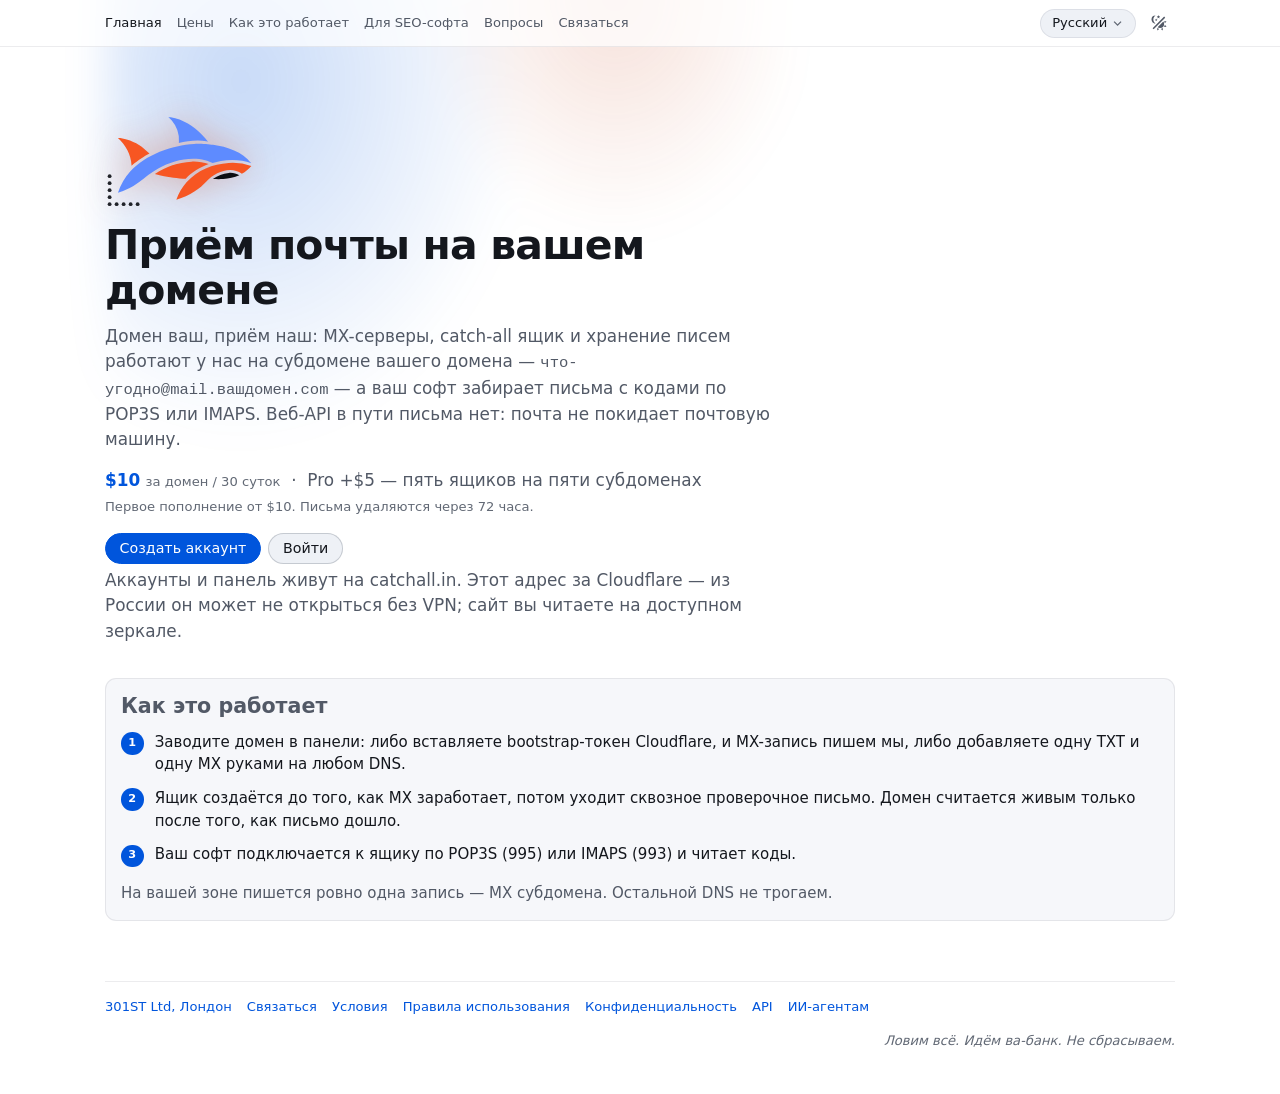
==== index.html @ 3f6e9e69 "deploy dist-ru" ====
<!doctype html>
<html lang="ru">
<head>
  <meta charset="utf-8">
  <meta name="viewport" content="width=device-width, initial-scale=1">
  <title>Catchall — приём почты на вашем домене</title>
  <meta name="description" content="Catch-all ящик на субдомене вашего домена для GSA SER, ZennoPoster и XRumer. Софт забирает письма с кодами по POP3S/IMAPS. $10 за домен на 30 суток.">
  <link rel="canonical" href="https://ru.catchall.in/">
  <link rel="alternate" hreflang="x-default" href="https://catchall.in/">
  <link rel="alternate" hreflang="en" href="https://catchall.in/">
  <link rel="alternate" hreflang="ru" href="https://ru.catchall.in/">
  <link rel="alternate" hreflang="es" href="https://catchall.in/es">
  <link rel="alternate" hreflang="pt-BR" href="https://catchall.in/pt">
  <link rel="alternate" hreflang="tr" href="https://catchall.in/tr">
  <meta property="og:site_name" content="Catchall">
  <meta property="og:locale" content="ru_RU">
  <meta property="og:type" content="website">
  <meta property="og:url" content="https://ru.catchall.in/">
  <meta property="og:title" content="Catchall — приём почты на вашем домене">
  <meta property="og:description" content="Catch-all ящик на субдомене вашего домена, забор по POP3S/IMAPS. $10 за домен на 30 суток.">
  <meta property="og:image" content="https://ru.catchall.in/og.png">
  <meta name="twitter:card" content="summary_large_image">
  <link rel="icon" href="/favicon.svg" type="image/svg+xml">
  <link rel="icon" href="/favicon.ico" sizes="16x16 32x32 48x48">
  <link rel="apple-touch-icon" href="/apple-touch-icon.png">
  <meta name="theme-color" content="#0B0D12">
  <meta http-equiv="Content-Security-Policy" content="default-src 'self'; script-src 'self' 'sha256-zYDd12iFR72ogcPaOUfgF4iAfon8//iLSy+WFwXr9v0='; style-src 'self'; img-src 'self' data:; connect-src 'self'; form-action 'none'; base-uri 'none'">
  <script>try{var t=localStorage.getItem("theme");if(t==="dark"||t==="light")document.documentElement.setAttribute("data-theme",t)}catch(e){}</script>
  <link rel="stylesheet" href="/assets/boot-CNUbAel_.css">
  <script type="application/ld+json">[
{"@context":"https://schema.org","@type":"Organization","@id":"https://ru.catchall.in/#org","name":"Catchall","legalName":"301ST Ltd","url":"https://ru.catchall.in","logo":"https://ru.catchall.in/apple-touch-icon.png","address":{"@type":"PostalAddress","addressLocality":"London","addressCountry":"GB"}},
{"@context":"https://schema.org","@type":"WebSite","@id":"https://ru.catchall.in/#site","name":"Catchall","url":"https://ru.catchall.in","inLanguage":"ru","publisher":{"@id":"https://ru.catchall.in/#org"}},
{"@context":"https://schema.org","@type":"Product","name":"Catchall","description":"Catch-all ящик на субдомене вашего домена для GSA SER, ZennoPoster и XRumer. Софт забирает письма с кодами по POP3S/IMAPS. $10 за домен на 30 суток.","brand":{"@id":"https://ru.catchall.in/#org"},"offers":{"@type":"Offer","price":"10.00","priceCurrency":"USD","availability":"https://schema.org/InStock","url":"https://ru.catchall.in/"}}
]</script>
</head>
<body>
  <header class="site-header">
      <div class="site-header__inner">
        
        <button type="button" class="btn-icon burger-button" data-mobile-menu-toggle data-icon="mono/menu" aria-expanded="false" aria-label="Меню"></button>
        <nav class="primary-nav" aria-label="Catchall"><a href="/" aria-current="page">Главная</a><a href="/pricing/">Цены</a><a href="/how-it-works/">Как это работает</a><a href="/for-seo-tools/">Для SEO-софта</a><a href="/faq/">Вопросы</a><a href="/contact/">Связаться</a></nav>
        <div class="header-actions">
          <div class="dropdown lang-switcher" data-dropdown>
          <button type="button" class="btn-chip dropdown__trigger" aria-expanded="false" aria-label="Язык">
            <span class="btn-chip__label" lang="ru">Русский</span>
            <span class="btn-chip__chevron icon" data-icon="mono/chevron-down"></span>
          </button>
          <div class="dropdown__menu"><a class="lang-switcher__item" href="https://catchall.in/" hreflang="en" lang="en">English</a><a class="lang-switcher__item is-active" href="/" hreflang="ru" lang="ru" aria-current="true">Русский</a><a class="lang-switcher__item" href="https://catchall.in/es" hreflang="es" lang="es">Español</a><a class="lang-switcher__item" href="https://catchall.in/pt" hreflang="pt-BR" lang="pt-BR">Português</a><a class="lang-switcher__item" href="https://catchall.in/tr" hreflang="tr" lang="tr">Türkçe</a></div>
        </div>
          <button type="button" class="btn-icon" data-theme-toggle data-icon="mono/sun" data-label-light="Переключить на светлую тему" data-label-dark="Переключить на тёмную тему" aria-label="Переключить на тёмную тему"></button>
        </div>
      </div>
    </header>

  <div class="container">
    <main>
    <section class="hero">
      <span class="icon hero__mark" data-icon="brand/logo" role="img" aria-label="Catchall"></span>
      <h1>Приём почты на вашем домене</h1>
      <p>Домен ваш, приём наш: MX-серверы, catch-all ящик и хранение писем работают у нас на субдомене вашего домена — <code>что-угодно@mail.вашдомен.com</code> — а ваш софт забирает письма с кодами по POP3S или IMAPS. Веб-API в пути письма нет: почта не покидает почтовую машину.</p>
      <p class="price"><b>$10</b> <small>за домен / 30 суток</small> &nbsp;·&nbsp; Pro +$5 — пять ящиков на пяти субдоменах<br>
        <small>Первое пополнение от $10. Письма удаляются через 72 часа.</small></p>
      <div class="actions" data-cta data-open-panel="Открыть панель" data-panel-href="https://catchall.in/domains">
        <a class="btn btn--primary" href="https://catchall.in/#register">Создать аккаунт</a>
        <a class="btn" href="https://catchall.in/#login">Войти</a>
      </div>
      <p class="field__hint">Аккаунты и панель живут на catchall.in. Этот адрес за Cloudflare — из России он может не открыться без VPN; сайт вы читаете на доступном зеркале.</p>
    </section>

    <div class="landing" data-landing>

    <section class="card card--muted how">
      <h2>Как это работает</h2>
      <ol class="step-list">
        <li class="step-item"><span class="step-number">1</span><span class="step-text">Заводите домен в панели: либо вставляете bootstrap-токен Cloudflare, и MX-запись пишем мы, либо добавляете одну TXT и одну MX руками на любом DNS.</span></li>
        <li class="step-item"><span class="step-number">2</span><span class="step-text">Ящик создаётся до того, как MX заработает, потом уходит сквозное проверочное письмо. Домен считается живым только после того, как письмо дошло.</span></li>
        <li class="step-item"><span class="step-number">3</span><span class="step-text">Ваш софт подключается к ящику по POP3S (995) или IMAPS (993) и читает коды.</span></li>
      </ol>
      <p>На вашей зоне пишется ровно одна запись — MX субдомена. Остальной DNS не трогаем.</p>
    </section>
    </div>

    </main>
<footer class="foot"><a href="https://301.st" rel="noopener">301ST Ltd, Лондон</a><a href="/contact/">Связаться</a><a href="/terms/">Условия</a><a href="/aup/">Правила использования</a><a href="/privacy/">Конфиденциальность</a><a href="https://catchall.in/api" hreflang="en" lang="en">API</a><a href="https://catchall.in/agents" hreflang="en" lang="en">ИИ-агентам</a><span class="foot__tag">Ловим всё. Идём ва-банк. Не сбрасываем.</span></footer>
  </div>
  <script type="module" src="/assets/site-Bqdvoxcy.js"></script>
</body>
</html>
---- assets/boot-CNUbAel_.css ----
:root{--lightningcss-light: ;--lightningcss-dark:initial;color-scheme:dark;--blue-900:#0a2a6b;--blue-800:#0040a8;--blue-700:#0055dc;--blue-500:#2f6fe8;--blue-400:#5e8bff;--blue-300:#82a6ff;--blue-200:#b8d1ff;--orange-900:#8f2a0a;--orange-800:#c43a0f;--orange-700:#d94a1a;--orange-500:#f48120;--orange-400:#f75622;--orange-300:#ff7a4d;--green-800:#0a6b42;--green-700:#0e7b4c;--green-400:#2ee6a6;--amber-800:#7f5200;--amber-700:#9a6200;--amber-400:#ffc24d;--red-800:#c41f40;--red-700:#d9264a;--red-400:#ff5c7a;--gray-950:#07080b;--gray-900:#0b0d12;--gray-850:#12151c;--gray-800:#181c25;--gray-700:#232834;--gray-600:#2e3441;--gray-500:#4a5160;--gray-400:#6e7580;--gray-350:#8a9099;--gray-300:#a2a8b6;--gray-200:#c9cdd6;--gray-150:#dfe2e8;--gray-100:#eef1f6;--gray-50:#f6f7fa;--white:#fff;--font-sans:system-ui, -apple-system, BlinkMacSystemFont, "Segoe UI", Roboto, sans-serif;--font-mono:ui-monospace, "Cascadia Mono", SFMono-Regular, Menlo, Consolas, monospace;--fs-xs:.75rem;--fs-sm:.875rem;--fs-md:1rem;--fs-lg:1.125rem;--fs-xl:1.375rem;--fs-2xl:1.75rem;--fs-display:clamp(2rem, 3.2vw, 3rem);--fs-body:.9375rem;--lh-body:1.5;--lh-tight:1.25;--fw-normal:400;--fw-medium:500;--fw-semibold:600;--fw-bold:700;--fs-control:clamp(.9rem, .88rem + .2vw, .95rem);--lh-control:1.25;--control-pad-y:.4em;--control-pad-x:.95em;--control-border:1px;--control-min-height:calc(1em * var(--lh-control) + 2 * var(--control-pad-y) + 2 * var(--control-border));--control-scale-sm:.88;--control-scale-lg:1.1;--r-pill:999px;--r-field:.6rem;--radius-xs:.25rem;--radius:.5rem;--radius-lg:.75rem;--radius-xl:1rem;--space-1:.25rem;--space-2:.5rem;--space-3:.75rem;--space-4:1rem;--space-5:1.5rem;--space-6:2rem;--space-7:3rem;--inline-gap:.5rem;--stack-gap:.75rem;--section-gap:var(--space-5);--border-width:1px;--transition-fast:.12s ease-out;--transition-md:.16s ease-out;--transition-slow:.24s ease-out;--z-base:1;--z-elevated:10;--z-dropdown:20;--z-header:100;--z-drawer:1000;--z-modal:2000;--z-tooltip:2200;--page-max:1100px;--content-max:760px;--page-gutter:var(--space-4);--header-height:3.5rem;--drawer-width:min(540px, 100vw);--dialog-width:min(560px, 92vw);--bg:var(--gray-900);--bg-elevated:var(--gray-850);--bg-soft:var(--gray-800);--bg-inset:var(--gray-950);--text:#e8eaf0;--text-muted:var(--gray-300);--text-subtle:var(--gray-350);--text-invert:var(--gray-900);--border-subtle:#ffffff12;--border-strong:#ffffff29;--soft-mix:14%;--primary:var(--blue-400);--primary-hover:var(--blue-300);--primary-soft:color-mix(in srgb, var(--primary) var(--soft-mix), transparent);--on-primary:var(--gray-900);--brand:var(--orange-400);--brand-hover:var(--orange-300);--brand-soft:color-mix(in srgb, var(--brand) var(--soft-mix), transparent);--on-brand:var(--gray-900);--ok:var(--green-400);--warning:var(--amber-400);--danger:var(--red-400);--info:var(--primary);--on-danger:var(--gray-900);--ok-soft:color-mix(in srgb, var(--ok) var(--soft-mix), transparent);--warning-soft:color-mix(in srgb, var(--warning) var(--soft-mix), transparent);--danger-soft:color-mix(in srgb, var(--danger) var(--soft-mix), transparent);--input-bg:color-mix(in srgb, var(--gray-950) 70%, transparent);--input-border:var(--border-strong);--input-border-focus:var(--primary);--shadow-sm:0 2px 8px #00000059;--shadow-md:0 6px 18px #00000073;--shadow-lg:0 18px 45px #000000a6;--glow-primary:0 0 0 1px color-mix(in srgb, var(--primary) 60%, transparent), 0 0 24px color-mix(in srgb, var(--primary) 35%, transparent);--glow-brand:0 0 0 1px color-mix(in srgb, var(--brand) 60%, transparent), 0 0 24px color-mix(in srgb, var(--brand) 35%, transparent);--glow-ok:0 0 12px color-mix(in srgb, var(--ok) 45%, transparent);--logo-orange:var(--orange-400);--logo-blue:var(--blue-400);--logo-ink:var(--text)}@media (prefers-color-scheme:light){:root:not([data-theme]){--lightningcss-light:initial;--lightningcss-dark: ;color-scheme:light;--bg:var(--white);--bg-elevated:var(--gray-50);--bg-soft:var(--gray-100);--bg-inset:var(--gray-150);--text:#14171d;--text-muted:#525966;--text-subtle:#626975;--text-invert:var(--white);--border-subtle:#0f172a14;--border-strong:#0f172a2e;--soft-mix:9%;--primary:var(--blue-700);--primary-hover:var(--blue-800);--on-primary:var(--white);--brand:var(--orange-800);--brand-hover:var(--orange-900);--on-brand:var(--white);--ok:var(--green-800);--warning:var(--amber-800);--danger:var(--red-800);--on-danger:var(--white);--input-bg:var(--white);--shadow-sm:0 2px 8px #00000014;--shadow-md:0 6px 18px #0000001f;--shadow-lg:0 18px 45px #00000038;--glow-primary:none;--glow-brand:none;--glow-ok:none;--logo-ink:var(--gray-900)}}:root[data-theme=light]{--lightningcss-light:initial;--lightningcss-dark: ;color-scheme:light;--bg:var(--white);--bg-elevated:var(--gray-50);--bg-soft:var(--gray-100);--bg-inset:var(--gray-150);--text:#14171d;--text-muted:#525966;--text-subtle:#626975;--text-invert:var(--white);--border-subtle:#0f172a14;--border-strong:#0f172a2e;--soft-mix:9%;--primary:var(--blue-700);--primary-hover:var(--blue-800);--on-primary:var(--white);--brand:var(--orange-800);--brand-hover:var(--orange-900);--on-brand:var(--white);--ok:var(--green-800);--warning:var(--amber-800);--danger:var(--red-800);--on-danger:var(--white);--input-bg:var(--white);--shadow-sm:0 2px 8px #00000014;--shadow-md:0 6px 18px #0000001f;--shadow-lg:0 18px 45px #00000038;--glow-primary:none;--glow-brand:none;--glow-ok:none;--logo-ink:var(--gray-900)}*,:before,:after{box-sizing:border-box}html{font-family:var(--font-sans);font-size:var(--fs-body);line-height:var(--lh-body);-webkit-text-size-adjust:100%;overflow-x:hidden}body{background:var(--bg);min-height:100dvh;color:var(--text);margin:0}a{color:var(--primary);text-decoration:none}a:hover{text-decoration:underline}h1,h2,h3,h4{margin:0 0 var(--space-3);line-height:var(--lh-tight);font-weight:var(--fw-semibold)}h1{font-size:var(--fs-2xl);letter-spacing:-.02em}h2{font-size:var(--fs-xl)}h3{font-size:var(--fs-lg)}h4{font-size:var(--fs-md)}p{margin:0 0 var(--space-3)}code,.mono{font-family:var(--font-mono);font-size:.92em}[hidden]{display:none!important}:focus-visible{outline:2px solid var(--primary);outline-offset:2px}.container{max-width:var(--page-max);padding:var(--space-5) var(--page-gutter) var(--space-7);margin-inline:auto}.container--narrow{max-width:var(--content-max)}.page-header{justify-content:space-between;align-items:center;gap:var(--space-3);margin-bottom:var(--space-4);flex-wrap:wrap;display:flex}.page-header h1,.page-header h2{margin:0}.stack{gap:var(--stack-gap);flex-direction:column;display:flex}.cluster,.row{align-items:center;gap:var(--inline-gap);flex-wrap:wrap;display:flex}.row--between{justify-content:space-between}.actions{gap:var(--space-2);margin-top:var(--space-3);flex-wrap:wrap;display:flex}.shell{z-index:var(--z-header);background:color-mix(in srgb, var(--bg-elevated) 88%, transparent);-webkit-backdrop-filter:blur(10px);backdrop-filter:blur(10px);border-bottom:var(--border-width) solid var(--border-subtle);position:sticky;top:0}.shell__in{max-width:var(--page-max);min-height:var(--header-height);padding-inline:var(--page-gutter);align-items:center;gap:var(--space-5);margin-inline:auto;display:flex}.shell__brand{align-items:center;gap:var(--space-2);color:var(--text);font-weight:var(--fw-bold);letter-spacing:-.01em;display:inline-flex}.shell__brand:hover{text-decoration:none}.shell__brand .icon{width:3.2em;height:2em;transition:filter var(--transition-md);flex:0 0 3.2em}.shell__brand:hover .icon{filter:drop-shadow(0 0 8px color-mix(in srgb, var(--brand) 60%, transparent))}.shell__nav{gap:var(--space-1);flex:1;display:flex}.shell__nav a{padding:var(--space-1) var(--space-3);border-radius:var(--r-pill);color:var(--text-muted);font-weight:var(--fw-medium);transition:color var(--transition-fast), background var(--transition-fast), box-shadow var(--transition-fast)}.shell__nav a:hover{color:var(--text);background:var(--bg-soft);text-decoration:none}.shell__nav a[aria-current=page]{color:var(--primary);background:var(--primary-soft);box-shadow:inset 0 0 0 1px color-mix(in srgb, var(--primary) 35%, transparent)}.shell__user{align-items:center;gap:var(--space-3);color:var(--text-subtle);font-size:var(--fs-sm);display:flex}.shell__balance b{color:var(--text);font-family:var(--font-mono)}.hero{padding:var(--space-7) 0 var(--space-5);max-width:680px;position:relative}.hero:before{content:"";z-index:-1;pointer-events:none;background:radial-gradient(60% 60% at 20% 30%, color-mix(in srgb, var(--primary) 22%, transparent), transparent 70%), radial-gradient(40% 40% at 75% 20%, color-mix(in srgb, var(--brand) 16%, transparent), transparent 70%);filter:blur(20px);height:140%;position:absolute;inset:-40% 0 auto}.hero .hero__mark{width:10rem;height:6.2rem;margin-bottom:var(--space-4);filter:drop-shadow(0 0 18px color-mix(in srgb, var(--brand) 35%, transparent));flex-basis:10rem}.hero h1{font-size:var(--fs-display);line-height:1.1;font-weight:var(--fw-bold)}.hero p{font-size:var(--fs-lg);color:var(--text-muted)}.price{font-size:var(--fs-xl);margin:var(--space-4) 0}.price b{color:var(--primary);font-weight:var(--fw-bold)}.price small{color:var(--text-subtle);font-size:var(--fs-sm);font-weight:var(--fw-normal)}.landing{gap:var(--space-5);align-items:start;display:grid}.how .step-list+p{margin-top:var(--space-4)}.how p:last-child{margin-bottom:0}.foot{margin-top:var(--space-7);padding-top:var(--space-4);border-top:var(--border-width) solid var(--border-subtle);color:var(--text-subtle);font-size:var(--fs-sm);gap:var(--space-4);flex-wrap:wrap;display:flex}.foot__tag{margin-left:auto;font-style:italic}@media (width>=769px){.landing--auth{grid-template-columns:minmax(0,400px) minmax(0,1fr)}}@media (width<=768px){.shell__in{gap:var(--space-2) var(--space-4);padding-block:var(--space-2);flex-wrap:wrap}.shell__nav{flex-basis:100%;order:3}.container{padding-top:var(--space-4)}.hero{padding-top:var(--space-5)}}@media (prefers-reduced-motion:reduce){:root{--transition-fast:0s;--transition-md:0s;--transition-slow:0s}}.site-header{z-index:var(--z-header);background:var(--bg);border-bottom:var(--border-width) solid var(--border-subtle);position:sticky;top:0}@supports ((-webkit-backdrop-filter:blur(1px)) or (backdrop-filter:blur(1px))) and (background:color-mix(in srgb, red 50%, transparent)){.site-header{background:color-mix(in srgb, var(--bg) 72%, transparent);-webkit-backdrop-filter:blur(14px)saturate(150%)}}.site-header__inner{align-items:center;gap:var(--space-4);max-width:var(--page-max);padding:var(--space-2) var(--page-gutter);margin-inline:auto;display:flex}.brand{flex-shrink:0;align-items:center;display:inline-flex}.brand .icon{width:2.2em;height:2.2em;transition:filter var(--transition-md);flex-basis:2.2em}.site-header .burger-button{display:none}.primary-nav{gap:var(--space-4);font-size:var(--fs-sm);display:flex}.primary-nav a{color:var(--text-muted)}.primary-nav a:hover,.primary-nav a[aria-current=page]{color:var(--text)}.header-actions{align-items:center;gap:var(--space-2);margin-left:auto;display:flex}@media (width<=899px){.site-header .burger-button{display:inline-flex}.primary-nav{display:none}body.mobile-menu-open .primary-nav{z-index:var(--z-dropdown);padding:var(--space-2);background:var(--bg-elevated);border:var(--border-width) solid var(--border-subtle);border-radius:var(--radius);box-shadow:var(--shadow-md);flex-direction:column;gap:0;display:flex;position:absolute;top:100%;left:0;right:0}body.mobile-menu-open .primary-nav a{padding:var(--space-2) var(--space-3);border-radius:var(--radius-xs)}body.mobile-menu-open .primary-nav a:hover{background:var(--bg-soft)}}@media (scripting:none){.site-header .burger-button,[data-theme-toggle]{display:none}.primary-nav{flex-wrap:wrap;display:flex}}.icon{vertical-align:-.15em;flex:0 0 1em;width:1em;height:1em;display:inline-flex}.icon svg{fill:currentColor;width:100%;height:100%}.icon--sm{flex-basis:.85em;width:.85em;height:.85em}.btn-icon>svg{fill:currentColor;width:1.25em;height:1.25em}.btn .icon,.btn-icon .icon{vertical-align:0;flex-basis:1.25em;width:1.25em;height:1.25em}.btn,.btn-icon,.chip,.field input:not([type=radio],[type=checkbox]),.field textarea,.field select{font:inherit;font-size:var(--fs-control);line-height:var(--lh-control);min-height:var(--control-min-height);border:var(--control-border) solid transparent}.btn{padding:var(--control-pad-y) var(--control-pad-x);border-radius:var(--r-pill);border-color:var(--border-strong);background:var(--bg-soft);color:var(--text);font-weight:var(--fw-medium);white-space:nowrap;cursor:pointer;transition:background var(--transition-fast), border-color var(--transition-fast), box-shadow var(--transition-md), color var(--transition-fast);justify-content:center;align-items:center;gap:.5em;display:inline-flex}.btn:hover{border-color:var(--text-subtle);text-decoration:none}.btn:disabled{opacity:.55;cursor:default}.btn:focus-visible{box-shadow:var(--glow-primary,0 0 0 2px var(--primary));outline:none}.btn--primary{background:var(--primary);border-color:var(--primary);color:var(--on-primary)}.btn--primary:hover{background:var(--primary-hover);border-color:var(--primary-hover);box-shadow:var(--glow-primary)}.btn--ghost{border-color:var(--border-strong);background:0 0}.btn--danger{border-color:color-mix(in srgb, var(--danger) 45%, transparent);color:var(--danger);background:0 0}.btn--danger:hover{background:var(--danger-soft);border-color:var(--danger)}.btn--cf{background:var(--brand);border-color:var(--brand);color:var(--on-brand)}.btn--cf:hover{background:var(--brand-hover);border-color:var(--brand-hover)}.btn--sm{font-size:calc(var(--fs-control) * var(--control-scale-sm))}.btn--lg{font-size:calc(var(--fs-control) * var(--control-scale-lg));padding-inline:calc(var(--control-pad-x) * 1.3)}.btn--link{color:var(--primary);padding-inline:var(--space-1);background:0 0;border-color:#0000;min-height:0}.btn--link:hover{text-decoration:underline}.btn-icon{width:var(--control-min-height);height:var(--control-min-height);border-radius:var(--r-pill);color:var(--text-muted);cursor:pointer;transition:background var(--transition-fast), color var(--transition-fast);background:0 0;border-color:#0000;justify-content:center;align-items:center;padding:0;display:inline-flex}.btn-icon:hover{background:var(--bg-soft);color:var(--text)}.btn-icon--danger:hover{color:var(--danger);background:var(--danger-soft)}.btn-icon:focus-visible{box-shadow:var(--glow-primary,0 0 0 2px var(--primary));outline:none}.btn.is-copied,.btn-icon.is-copied{color:var(--ok);border-color:color-mix(in srgb, var(--ok) 48%, transparent);background:var(--ok-soft)}.field{margin-bottom:var(--space-4)}.field>label,.field__label{margin-bottom:var(--space-1);font-size:var(--fs-sm);color:var(--text-muted);display:block}.field input:not([type=radio],[type=checkbox]),.field textarea,.field select{width:100%;padding:var(--control-pad-y) var(--control-pad-x);border-radius:var(--r-field);border-color:var(--input-border);background:var(--input-bg);color:var(--text);transition:border-color var(--transition-fast), box-shadow var(--transition-fast)}.field input:focus-visible,.field textarea:focus-visible,.field select:focus-visible{border-color:var(--input-border-focus);box-shadow:0 0 0 3px var(--primary-soft);outline:none}.field textarea{min-height:4.5em;font-family:var(--font-mono);font-size:var(--fs-sm);resize:vertical}.field[data-status=error] input,.field[data-status=error] textarea{border-color:var(--danger);box-shadow:0 0 0 3px var(--danger-soft)}.field__hint{margin-top:var(--space-1);font-size:var(--fs-xs);color:var(--text-subtle)}::placeholder{color:var(--text-subtle);opacity:1}.radios{gap:var(--space-2);flex-wrap:wrap;display:flex}.radios label{padding:var(--control-pad-y) var(--control-pad-x);border-radius:var(--r-pill);border:var(--control-border) solid var(--border-strong);color:var(--text);font-size:var(--fs-control);cursor:pointer;transition:border-color var(--transition-fast), background var(--transition-fast);align-items:center;gap:.5em;margin:0;display:inline-flex}.radios label:hover{border-color:var(--text-subtle)}.radios label:has(input:checked){border-color:var(--primary);background:var(--primary-soft);color:var(--primary)}.radios input{accent-color:var(--primary);margin:0}.radios label:has(input:disabled){color:var(--text-subtle);cursor:not-allowed;border-style:dashed}.card{--card-pad:var(--space-4);background:var(--bg-elevated);border:var(--border-width) solid var(--border-subtle);border-radius:var(--radius-lg);padding:var(--card-pad);margin-bottom:var(--space-4)}.card--muted{color:var(--text-muted)}.card--soft{background:var(--bg-soft)}.card--form{max-width:34rem}.card>h2:first-child,.card>h3:first-child,.card>.row:first-child h2{margin-top:0}.card-grid{gap:var(--space-4);grid-template-columns:repeat(auto-fit,minmax(260px,1fr));display:grid}.badge{border-radius:var(--r-pill);border:var(--border-width) solid transparent;font-size:var(--fs-xs);font-weight:var(--fw-medium);white-space:nowrap;color:var(--text-muted);background:var(--bg-soft);align-items:center;gap:.35em;padding:.1em .65em;display:inline-flex}.badge--ok{color:var(--ok);background:var(--ok-soft)}.badge--wait{color:var(--text-muted);border-color:var(--border-strong);background:0 0}.badge--act{color:var(--warning);background:var(--warning-soft)}.badge--err{color:var(--danger);background:var(--danger-soft)}.badge--muted{color:var(--text-subtle);border-color:var(--border-subtle);background:0 0}.badge--cf{color:var(--brand);background:var(--brand-soft)}.badge--live{color:var(--ok);background:var(--ok-soft);box-shadow:var(--glow-ok)}.badge--live:before{content:"";background:currentColor;border-radius:50%;width:.5em;height:.5em}.banner{gap:var(--space-2);padding:var(--space-3) var(--space-4);margin-bottom:var(--space-3);border-radius:var(--radius);border:var(--border-width) solid var(--border-subtle);background:var(--bg-elevated);border-left-width:3px;align-items:flex-start;display:flex}.banner--info{border-left-color:var(--primary)}.banner--warn{border-left-color:var(--warning);background:var(--warning-soft)}.banner--err{border-left-color:var(--danger);background:var(--danger-soft)}.msg{min-height:1.4em;margin-top:var(--space-2);font-size:var(--fs-sm);color:var(--text-muted)}.msg--err{color:var(--danger)}.msg--ok{color:var(--ok)}.record{margin:var(--space-2) 0;padding:var(--space-3) var(--space-4);border-radius:var(--radius);border:var(--border-width) solid var(--border-subtle);background:var(--bg-inset)}.record>b{margin-bottom:var(--space-1);font-size:var(--fs-sm);color:var(--text-muted);display:block}.record__row{gap:var(--space-2);padding:var(--space-1) 0;grid-template-columns:5.5rem 1fr auto;align-items:center;display:grid}.record__row>:only-child{grid-column:1/-1}.record__row>span:first-child{font-size:var(--fs-xs);color:var(--text-subtle)}.record__row code{word-break:break-all;color:var(--text)}.record__row>.badge{justify-self:start}.qr{width:13rem;max-width:100%;margin:var(--space-4) auto;padding:var(--space-3);border-radius:var(--radius);background:#fff}.qr svg{width:100%;height:auto;display:block}dialog{width:var(--dialog-width);padding:var(--space-5);border:var(--border-width) solid var(--border-strong);border-radius:var(--radius-xl);background:var(--bg-elevated);color:var(--text);box-shadow:var(--shadow-lg)}dialog::backdrop{background:color-mix(in srgb, var(--gray-950) 65%, transparent);-webkit-backdrop-filter:blur(2px);backdrop-filter:blur(2px)}dialog h2{margin-bottom:var(--space-4)}.drawer{width:var(--drawer-width);border-width:0 0 0 var(--border-width);overscroll-behavior:contain;max-width:none;height:100dvh;max-height:none;animation:drawer-in var(--transition-slow);border-radius:0;margin:0;position:fixed;inset:0 0 0 auto;overflow-y:auto}.drawer:has(>.drawer__head){padding-top:0}.drawer__head{z-index:var(--z-elevated);align-items:center;gap:var(--space-2);margin:0 calc(-1 * var(--space-5)) var(--space-4);padding:var(--space-3) var(--space-5);background:var(--bg-elevated);border-bottom:var(--border-width) solid var(--border-subtle);display:flex;position:sticky;top:0}.drawer__head h2{overflow-wrap:anywhere;flex:1;min-width:0;margin-bottom:0}.drawer__head .btn-icon{flex-shrink:0}@keyframes drawer-in{0%{transform:translate(100%)}}body:has(dialog[open]){overflow:hidden}.steps{margin:var(--space-3) 0;gap:var(--space-1);flex-wrap:wrap;padding:0;list-style:none;display:flex}.steps li{border-radius:var(--radius-xs);font-size:var(--fs-xs);color:var(--text-subtle);background:var(--bg-soft);padding:.1em .6em}.steps li.is-done{color:var(--ok);background:var(--ok-soft)}.steps li.is-now{color:var(--on-primary);background:var(--primary)}.step-list{gap:var(--space-3);flex-direction:column;margin:0;padding:0;list-style:none;display:flex}.step-item{gap:var(--space-3);align-items:flex-start;display:flex}.step-number{background:var(--primary);width:1.5rem;height:1.5rem;color:var(--on-primary);font-weight:var(--fw-bold);font-size:var(--fs-xs);border-radius:50%;flex-shrink:0;justify-content:center;align-items:center;margin-top:.1em;display:inline-flex}.step-text{color:var(--text)}.kv{gap:var(--space-1) var(--space-4);margin:var(--space-4) 0 0;font-size:var(--fs-sm);grid-template-columns:max-content 1fr;display:grid}.kv dt{color:var(--text-subtle)}.kv dd{word-break:break-all;margin:0}.stat{margin-right:var(--space-5);display:inline-block}.stat b{font-size:var(--fs-2xl);font-family:var(--font-mono);color:var(--primary);display:block}.stat span{font-size:var(--fs-xs);color:var(--text-subtle)}.empty{padding:var(--space-6);text-align:center;color:var(--text-subtle)}.auth{max-width:400px}.auth__tabs{gap:var(--space-1);margin-bottom:var(--space-4);display:flex}.auth__tabs a{padding:var(--space-1) var(--space-3);border-radius:var(--r-pill);color:var(--text-muted)}.auth__tabs a:hover{color:var(--text);text-decoration:none}.auth__tabs a[aria-selected=true]{color:var(--primary);background:var(--primary-soft)}.hp{width:1px;height:1px;position:absolute;top:auto;left:-10000px;overflow:hidden}.turnstile:empty{display:none}.turnstile{margin-block:var(--space-2,.5rem)}.faq{gap:var(--space-5);flex-direction:column;display:flex}.faq__item h2{font-size:var(--fs-lg);margin-bottom:var(--space-2)}.faq__item p{color:var(--text-muted);margin:0}.btn-chip{align-items:center;gap:var(--space-1);padding:var(--space-1) var(--space-3);border:var(--border-width) solid var(--border-subtle);border-radius:var(--r-pill);background:var(--bg-soft);color:var(--text);font:inherit;font-size:var(--fs-sm);cursor:pointer;transition:border-color var(--transition-fast);display:inline-flex}.btn-chip:hover{border-color:var(--border-strong)}.btn-chip__label{white-space:nowrap}.btn-chip__chevron{width:1em;height:1em;color:var(--text-subtle);transition:transform var(--transition-fast);flex-basis:1em}.dropdown__trigger[aria-expanded=true] .btn-chip__chevron{transform:rotate(180deg)}.dropdown{position:relative}.dropdown__menu{top:calc(100% + var(--space-1));z-index:var(--z-dropdown);min-width:100%;padding:var(--space-1);background:var(--bg-elevated);border:var(--border-width) solid var(--border-subtle);border-radius:var(--radius);box-shadow:var(--shadow-md);display:none;position:absolute;right:0}.dropdown--open .dropdown__menu{display:block}@media (scripting:none){.dropdown__trigger{display:none}.dropdown__menu{gap:var(--space-2);min-width:0;box-shadow:none;background:0 0;border:0;flex-wrap:wrap;padding:0;display:flex;position:static}}.lang-switcher .dropdown__menu{max-height:60vh;overflow-y:auto}.lang-switcher__item{padding:var(--space-1) var(--space-3);border-radius:var(--radius-xs);color:var(--text-muted);white-space:nowrap;display:block}.lang-switcher__item:hover{background:var(--bg-soft);color:var(--text);text-decoration:none}.lang-switcher__item.is-active{color:var(--text);font-weight:var(--fw-bold)}.table-wrap{padding:0;overflow-x:auto}.table-wrap table,.table{border-collapse:collapse;width:100%;font-size:var(--fs-sm)}.table-wrap th,.table-wrap td,.table th,.table td{padding:var(--space-2) var(--space-3);text-align:left;vertical-align:top;border-bottom:var(--border-width) solid var(--border-subtle)}.table-wrap thead th,.table thead th{font-size:var(--fs-xs);font-weight:var(--fw-medium);text-transform:uppercase;letter-spacing:.04em;color:var(--text-subtle);background:var(--bg-soft);white-space:nowrap}.table-wrap tbody tr:last-child td,.table tbody tr:last-child td{border-bottom:0}.table-wrap thead th:first-child{border-top-left-radius:var(--radius-lg)}.table-wrap thead th:last-child{border-top-right-radius:var(--radius-lg)}tr[data-row]{cursor:pointer;transition:background var(--transition-fast)}tr[data-row]:hover td{background:var(--bg-soft)}tr[data-row]:focus-visible{box-shadow:inset 0 0 0 2px var(--primary);outline:none}.table__row--muted td{color:var(--text-subtle)}.table__cell-actions{text-align:right;white-space:nowrap}.table__cell-actions .btn,.table__cell-actions .btn-icon{vertical-align:middle}th[aria-sort]{color:var(--primary)}th[aria-sort=ascending]:after,th[aria-sort=descending]:after{content:"";border:1.5px solid;border-width:0 1.5px 1.5px 0;width:.5em;height:.5em;margin-left:.4em;display:inline-block;transform:rotate(45deg)translateY(-.2em)}th[aria-sort=ascending]:after{transform:rotate(-135deg)translateY(-.1em)}.table-wrap .empty{padding:var(--space-6)}
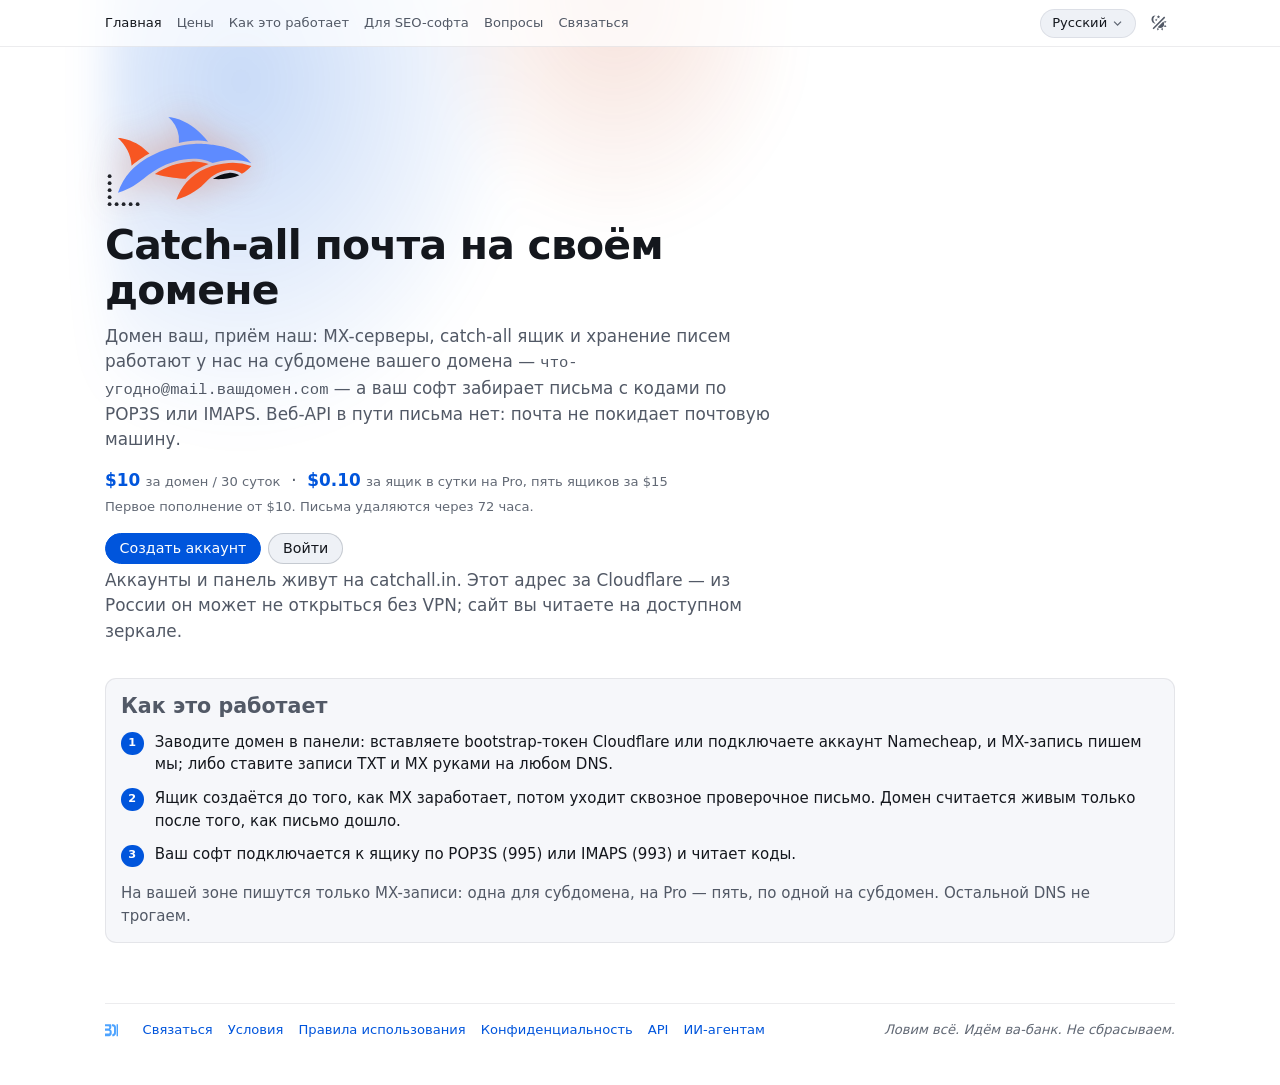
==== commit dbe5e92c: "deploy dist-ru" ====
--- a/index.html
+++ b/index.html
@@ -3,8 +3,8 @@
 <head>
   <meta charset="utf-8">
   <meta name="viewport" content="width=device-width, initial-scale=1">
-  <title>Catchall — приём почты на вашем домене</title>
-  <meta name="description" content="Catch-all ящик на субдомене вашего домена для GSA SER, ZennoPoster и XRumer. Софт забирает письма с кодами по POP3S/IMAPS. $10 за домен на 30 суток.">
+  <title>Catch-all почта на своём домене для регистраций — Catchall</title>
+  <meta name="description" content="Как одноразовая почта, только на вашем домене: любой адрес на субдомене попадает в ящик, софт забирает коды по POP3S. На Pro — $0.10 за ящик в сутки.">
   <link rel="canonical" href="https://ru.catchall.in/">
   <link rel="alternate" hreflang="x-default" href="https://catchall.in/">
   <link rel="alternate" hreflang="en" href="https://catchall.in/">
@@ -16,9 +16,11 @@
   <meta property="og:locale" content="ru_RU">
   <meta property="og:type" content="website">
   <meta property="og:url" content="https://ru.catchall.in/">
-  <meta property="og:title" content="Catchall — приём почты на вашем домене">
-  <meta property="og:description" content="Catch-all ящик на субдомене вашего домена, забор по POP3S/IMAPS. $10 за домен на 30 суток.">
-  <meta property="og:image" content="https://ru.catchall.in/og.png">
+  <meta property="og:title" content="Catch-all почта на своём домене для регистраций — Catchall">
+  <meta property="og:description" content="Catch-all ящик на субдомене вашего домена, забор по POP3S/IMAPS. От $0.10 за ящик в сутки.">
+  <meta property="og:image" content="https://ru.catchall.in/og/ru/home.png">
+  <meta property="og:image:width" content="1200">
+  <meta property="og:image:height" content="630">
   <meta name="twitter:card" content="summary_large_image">
   <link rel="icon" href="/favicon.svg" type="image/svg+xml">
   <link rel="icon" href="/favicon.ico" sizes="16x16 32x32 48x48">
@@ -26,11 +28,11 @@
   <meta name="theme-color" content="#0B0D12">
   <meta http-equiv="Content-Security-Policy" content="default-src 'self'; script-src 'self' 'sha256-zYDd12iFR72ogcPaOUfgF4iAfon8//iLSy+WFwXr9v0='; style-src 'self'; img-src 'self' data:; connect-src 'self'; form-action 'none'; base-uri 'none'">
   <script>try{var t=localStorage.getItem("theme");if(t==="dark"||t==="light")document.documentElement.setAttribute("data-theme",t)}catch(e){}</script>
-  <link rel="stylesheet" href="/assets/boot-CNUbAel_.css">
+  <link rel="stylesheet" href="/assets/boot-DU4yrE-0.css">
   <script type="application/ld+json">[
 {"@context":"https://schema.org","@type":"Organization","@id":"https://ru.catchall.in/#org","name":"Catchall","legalName":"301ST Ltd","url":"https://ru.catchall.in","logo":"https://ru.catchall.in/apple-touch-icon.png","address":{"@type":"PostalAddress","addressLocality":"London","addressCountry":"GB"}},
 {"@context":"https://schema.org","@type":"WebSite","@id":"https://ru.catchall.in/#site","name":"Catchall","url":"https://ru.catchall.in","inLanguage":"ru","publisher":{"@id":"https://ru.catchall.in/#org"}},
-{"@context":"https://schema.org","@type":"Product","name":"Catchall","description":"Catch-all ящик на субдомене вашего домена для GSA SER, ZennoPoster и XRumer. Софт забирает письма с кодами по POP3S/IMAPS. $10 за домен на 30 суток.","brand":{"@id":"https://ru.catchall.in/#org"},"offers":{"@type":"Offer","price":"10.00","priceCurrency":"USD","availability":"https://schema.org/InStock","url":"https://ru.catchall.in/"}}
+{"@context":"https://schema.org","@type":"Product","name":"Catchall","description":"Как одноразовая почта, только на вашем домене: любой адрес на субдомене попадает в ящик, софт забирает коды по POP3S. На Pro — $0.10 за ящик в сутки.","brand":{"@id":"https://ru.catchall.in/#org"},"offers":{"@type":"Offer","price":"10.00","priceCurrency":"USD","availability":"https://schema.org/InStock","url":"https://ru.catchall.in/"}}
 ]</script>
 </head>
 <body>
@@ -40,6 +42,7 @@
         <button type="button" class="btn-icon burger-button" data-mobile-menu-toggle data-icon="mono/menu" aria-expanded="false" aria-label="Меню"></button>
         <nav class="primary-nav" aria-label="Catchall"><a href="/" aria-current="page">Главная</a><a href="/pricing/">Цены</a><a href="/how-it-works/">Как это работает</a><a href="/for-seo-tools/">Для SEO-софта</a><a href="/faq/">Вопросы</a><a href="/contact/">Связаться</a></nav>
         <div class="header-actions">
+          
           <div class="dropdown lang-switcher" data-dropdown>
           <button type="button" class="btn-chip dropdown__trigger" aria-expanded="false" aria-label="Язык">
             <span class="btn-chip__label" lang="ru">Русский</span>
@@ -56,9 +59,9 @@
     <main>
     <section class="hero">
       <span class="icon hero__mark" data-icon="brand/logo" role="img" aria-label="Catchall"></span>
-      <h1>Приём почты на вашем домене</h1>
+      <h1>Catch-all почта на своём домене</h1>
       <p>Домен ваш, приём наш: MX-серверы, catch-all ящик и хранение писем работают у нас на субдомене вашего домена — <code>что-угодно@mail.вашдомен.com</code> — а ваш софт забирает письма с кодами по POP3S или IMAPS. Веб-API в пути письма нет: почта не покидает почтовую машину.</p>
-      <p class="price"><b>$10</b> <small>за домен / 30 суток</small> &nbsp;·&nbsp; Pro +$5 — пять ящиков на пяти субдоменах<br>
+      <p class="price"><b>$10</b> <small>за домен / 30 суток</small> &nbsp;·&nbsp; <b>$0.10</b> <small>за ящик в сутки на Pro, пять ящиков за $15</small><br>
         <small>Первое пополнение от $10. Письма удаляются через 72 часа.</small></p>
       <div class="actions" data-cta data-open-panel="Открыть панель" data-panel-href="https://catchall.in/domains">
         <a class="btn btn--primary" href="https://catchall.in/#register">Создать аккаунт</a>
@@ -72,17 +75,17 @@
     <section class="card card--muted how">
       <h2>Как это работает</h2>
       <ol class="step-list">
-        <li class="step-item"><span class="step-number">1</span><span class="step-text">Заводите домен в панели: либо вставляете bootstrap-токен Cloudflare, и MX-запись пишем мы, либо добавляете одну TXT и одну MX руками на любом DNS.</span></li>
+        <li class="step-item"><span class="step-number">1</span><span class="step-text">Заводите домен в панели: вставляете bootstrap-токен Cloudflare или подключаете аккаунт Namecheap, и MX-запись пишем мы; либо ставите записи TXT и MX руками на любом DNS.</span></li>
         <li class="step-item"><span class="step-number">2</span><span class="step-text">Ящик создаётся до того, как MX заработает, потом уходит сквозное проверочное письмо. Домен считается живым только после того, как письмо дошло.</span></li>
         <li class="step-item"><span class="step-number">3</span><span class="step-text">Ваш софт подключается к ящику по POP3S (995) или IMAPS (993) и читает коды.</span></li>
       </ol>
-      <p>На вашей зоне пишется ровно одна запись — MX субдомена. Остальной DNS не трогаем.</p>
+      <p>На вашей зоне пишутся только MX-записи: одна для субдомена, на Pro — пять, по одной на субдомен. Остальной DNS не трогаем.</p>
     </section>
     </div>
 
     </main>
-<footer class="foot"><a href="https://301.st" rel="noopener">301ST Ltd, Лондон</a><a href="/contact/">Связаться</a><a href="/terms/">Условия</a><a href="/aup/">Правила использования</a><a href="/privacy/">Конфиденциальность</a><a href="https://catchall.in/api" hreflang="en" lang="en">API</a><a href="https://catchall.in/agents" hreflang="en" lang="en">ИИ-агентам</a><span class="foot__tag">Ловим всё. Идём ва-банк. Не сбрасываем.</span></footer>
+<footer class="foot"><a class="foot__brand" href="https://301.st" rel="noopener" aria-label="301ST Ltd, Лондон" title="301ST Ltd, Лондон"><span class="icon" data-icon="brand/301" aria-hidden="true"></span></a><a href="/contact/">Связаться</a><a href="/terms/">Условия</a><a href="/aup/">Правила использования</a><a href="/privacy/">Конфиденциальность</a><a href="https://catchall.in/api" hreflang="en" lang="en">API</a><a href="https://catchall.in/agents" hreflang="en" lang="en">ИИ-агентам</a><span class="foot__tag">Ловим всё. Идём ва-банк. Не сбрасываем.</span></footer>
   </div>
-  <script type="module" src="/assets/site-Bqdvoxcy.js"></script>
+  <script type="module" src="/assets/site-5Uf62S9I.js"></script>
 </body>
 </html>
--- a/assets/boot-DU4yrE-0.css
+++ b/assets/boot-DU4yrE-0.css
@@ -0,0 +1 @@
+:root{--lightningcss-light: ;--lightningcss-dark:initial;color-scheme:dark;--blue-900:#0a2a6b;--blue-800:#0040a8;--blue-700:#0055dc;--blue-500:#2f6fe8;--blue-400:#5e8bff;--blue-300:#82a6ff;--blue-200:#b8d1ff;--orange-900:#8f2a0a;--orange-800:#c43a0f;--orange-700:#d94a1a;--orange-500:#f48120;--orange-400:#f75622;--orange-300:#ff7a4d;--green-800:#0a6b42;--green-700:#0e7b4c;--green-400:#2ee6a6;--amber-800:#7f5200;--amber-700:#9a6200;--amber-400:#ffc24d;--red-800:#c41f40;--red-700:#d9264a;--red-400:#ff5c7a;--gray-950:#07080b;--gray-900:#0b0d12;--gray-850:#12151c;--gray-800:#181c25;--gray-700:#232834;--gray-600:#2e3441;--gray-500:#4a5160;--gray-400:#6e7580;--gray-350:#8a9099;--gray-300:#a2a8b6;--gray-200:#c9cdd6;--gray-150:#dfe2e8;--gray-100:#eef1f6;--gray-50:#f6f7fa;--white:#fff;--font-sans:system-ui, -apple-system, BlinkMacSystemFont, "Segoe UI", Roboto, sans-serif;--font-mono:ui-monospace, "Cascadia Mono", SFMono-Regular, Menlo, Consolas, monospace;--fs-xs:.75rem;--fs-sm:.875rem;--fs-md:1rem;--fs-lg:1.125rem;--fs-xl:1.375rem;--fs-2xl:1.75rem;--fs-display:clamp(2rem, 3.2vw, 3rem);--fs-body:.9375rem;--lh-body:1.5;--lh-tight:1.25;--fw-normal:400;--fw-medium:500;--fw-semibold:600;--fw-bold:700;--fs-control:clamp(.9rem, .88rem + .2vw, .95rem);--lh-control:1.25;--control-pad-y:.4em;--control-pad-x:.95em;--control-border:1px;--control-min-height:calc(1em * var(--lh-control) + 2 * var(--control-pad-y) + 2 * var(--control-border));--control-scale-sm:.88;--control-scale-lg:1.1;--r-pill:999px;--r-field:.6rem;--radius-xs:.25rem;--radius:.5rem;--radius-lg:.75rem;--radius-xl:1rem;--space-1:.25rem;--space-2:.5rem;--space-3:.75rem;--space-4:1rem;--space-5:1.5rem;--space-6:2rem;--space-7:3rem;--inline-gap:.5rem;--stack-gap:.75rem;--section-gap:var(--space-5);--border-width:1px;--transition-fast:.12s ease-out;--transition-md:.16s ease-out;--transition-slow:.24s ease-out;--z-base:1;--z-elevated:10;--z-dropdown:20;--z-header:100;--z-drawer:1000;--z-modal:2000;--z-tooltip:2200;--page-max:1100px;--content-max:760px;--page-gutter:var(--space-4);--header-height:3.5rem;--drawer-width:min(540px, 100vw);--dialog-width:min(560px, 92vw);--bg:var(--gray-900);--bg-elevated:var(--gray-850);--bg-soft:var(--gray-800);--bg-inset:var(--gray-950);--text:#e8eaf0;--text-muted:var(--gray-300);--text-subtle:var(--gray-350);--text-invert:var(--gray-900);--border-subtle:#ffffff12;--border-strong:#ffffff29;--soft-mix:14%;--primary:var(--blue-400);--primary-hover:var(--blue-300);--primary-soft:color-mix(in srgb, var(--primary) var(--soft-mix), transparent);--on-primary:var(--gray-900);--brand:var(--orange-400);--brand-hover:var(--orange-300);--brand-soft:color-mix(in srgb, var(--brand) var(--soft-mix), transparent);--on-brand:var(--gray-900);--ok:var(--green-400);--warning:var(--amber-400);--danger:var(--red-400);--info:var(--primary);--on-danger:var(--gray-900);--ok-soft:color-mix(in srgb, var(--ok) var(--soft-mix), transparent);--warning-soft:color-mix(in srgb, var(--warning) var(--soft-mix), transparent);--danger-soft:color-mix(in srgb, var(--danger) var(--soft-mix), transparent);--input-bg:color-mix(in srgb, var(--gray-950) 70%, transparent);--input-border:var(--border-strong);--input-border-focus:var(--primary);--shadow-sm:0 2px 8px #00000059;--shadow-md:0 6px 18px #00000073;--shadow-lg:0 18px 45px #000000a6;--glow-primary:0 0 0 1px color-mix(in srgb, var(--primary) 60%, transparent), 0 0 24px color-mix(in srgb, var(--primary) 35%, transparent);--glow-brand:0 0 0 1px color-mix(in srgb, var(--brand) 60%, transparent), 0 0 24px color-mix(in srgb, var(--brand) 35%, transparent);--glow-ok:0 0 12px color-mix(in srgb, var(--ok) 45%, transparent);--logo-orange:var(--orange-400);--logo-blue:var(--blue-400);--logo-ink:var(--text)}@media (prefers-color-scheme:light){:root:not([data-theme]){--lightningcss-light:initial;--lightningcss-dark: ;color-scheme:light;--bg:var(--white);--bg-elevated:var(--gray-50);--bg-soft:var(--gray-100);--bg-inset:var(--gray-150);--text:#14171d;--text-muted:#525966;--text-subtle:#626975;--text-invert:var(--white);--border-subtle:#0f172a14;--border-strong:#0f172a2e;--soft-mix:9%;--primary:var(--blue-700);--primary-hover:var(--blue-800);--on-primary:var(--white);--brand:var(--orange-800);--brand-hover:var(--orange-900);--on-brand:var(--white);--ok:var(--green-800);--warning:var(--amber-800);--danger:var(--red-800);--on-danger:var(--white);--input-bg:var(--white);--shadow-sm:0 2px 8px #00000014;--shadow-md:0 6px 18px #0000001f;--shadow-lg:0 18px 45px #00000038;--glow-primary:none;--glow-brand:none;--glow-ok:none;--logo-ink:var(--gray-900)}}:root[data-theme=light]{--lightningcss-light:initial;--lightningcss-dark: ;color-scheme:light;--bg:var(--white);--bg-elevated:var(--gray-50);--bg-soft:var(--gray-100);--bg-inset:var(--gray-150);--text:#14171d;--text-muted:#525966;--text-subtle:#626975;--text-invert:var(--white);--border-subtle:#0f172a14;--border-strong:#0f172a2e;--soft-mix:9%;--primary:var(--blue-700);--primary-hover:var(--blue-800);--on-primary:var(--white);--brand:var(--orange-800);--brand-hover:var(--orange-900);--on-brand:var(--white);--ok:var(--green-800);--warning:var(--amber-800);--danger:var(--red-800);--on-danger:var(--white);--input-bg:var(--white);--shadow-sm:0 2px 8px #00000014;--shadow-md:0 6px 18px #0000001f;--shadow-lg:0 18px 45px #00000038;--glow-primary:none;--glow-brand:none;--glow-ok:none;--logo-ink:var(--gray-900)}*,:before,:after{box-sizing:border-box}html{font-family:var(--font-sans);font-size:var(--fs-body);line-height:var(--lh-body);-webkit-text-size-adjust:100%;overflow-x:hidden}body{background:var(--bg);min-height:100dvh;color:var(--text);margin:0}a{color:var(--primary);text-decoration:none}a:hover{text-decoration:underline}h1,h2,h3,h4{margin:0 0 var(--space-3);line-height:var(--lh-tight);font-weight:var(--fw-semibold)}h1{font-size:var(--fs-2xl);letter-spacing:-.02em}h2{font-size:var(--fs-xl)}h3{font-size:var(--fs-lg)}h4{font-size:var(--fs-md)}p{margin:0 0 var(--space-3)}code,.mono{font-family:var(--font-mono);font-size:.92em}[hidden]{display:none!important}:focus-visible{outline:2px solid var(--primary);outline-offset:2px}.container{max-width:var(--page-max);padding:var(--space-5) var(--page-gutter) var(--space-7);margin-inline:auto}.container--narrow{max-width:var(--content-max)}.page-header{justify-content:space-between;align-items:center;gap:var(--space-3);margin-bottom:var(--space-4);flex-wrap:wrap;display:flex}.page-header h1,.page-header h2{margin:0}.stack{gap:var(--stack-gap);flex-direction:column;display:flex}.cluster,.row{align-items:center;gap:var(--inline-gap);flex-wrap:wrap;display:flex}.row--between{justify-content:space-between}.actions{gap:var(--space-2);margin-top:var(--space-3);flex-wrap:wrap;display:flex}.shell{z-index:var(--z-header);background:color-mix(in srgb, var(--bg-elevated) 88%, transparent);-webkit-backdrop-filter:blur(10px);backdrop-filter:blur(10px);border-bottom:var(--border-width) solid var(--border-subtle);position:sticky;top:0}.shell__in{max-width:var(--page-max);min-height:var(--header-height);padding-inline:var(--page-gutter);align-items:center;gap:var(--space-5);margin-inline:auto;display:flex}.shell__brand{align-items:center;gap:var(--space-2);color:var(--text);font-weight:var(--fw-bold);letter-spacing:-.01em;display:inline-flex}.shell__brand:hover{text-decoration:none}.shell__brand .icon{width:3.2em;height:2em;transition:filter var(--transition-md);flex:0 0 3.2em}.shell__brand:hover .icon{filter:drop-shadow(0 0 8px color-mix(in srgb, var(--brand) 60%, transparent))}.shell__nav{gap:var(--space-1);flex:1;display:flex}.shell__nav a{padding:var(--space-1) var(--space-3);border-radius:var(--r-pill);color:var(--text-muted);font-weight:var(--fw-medium);transition:color var(--transition-fast), background var(--transition-fast), box-shadow var(--transition-fast)}.shell__nav a:hover{color:var(--text);background:var(--bg-soft);text-decoration:none}.shell__nav a[aria-current=page]{color:var(--primary);background:var(--primary-soft);box-shadow:inset 0 0 0 1px color-mix(in srgb, var(--primary) 35%, transparent)}.shell__user{align-items:center;gap:var(--space-3);color:var(--text-subtle);font-size:var(--fs-sm);display:flex}.shell__help{color:var(--text-muted)}.shell__help:hover{color:var(--text)}.shell__balance{color:inherit}.shell__balance b{color:var(--text);font-family:var(--font-mono)}.shell__balance:hover b{text-decoration:underline}.shell__balance--low b,.shell__balance small{color:var(--warning)}.shell__balance small{margin-left:var(--space-1);font-size:var(--fs-xs)}.hero{padding:var(--space-7) 0 var(--space-5);max-width:680px;position:relative}.hero:before{content:"";z-index:-1;pointer-events:none;background:radial-gradient(60% 60% at 20% 30%, color-mix(in srgb, var(--primary) 22%, transparent), transparent 70%), radial-gradient(40% 40% at 75% 20%, color-mix(in srgb, var(--brand) 16%, transparent), transparent 70%);filter:blur(20px);height:140%;position:absolute;inset:-40% 0 auto}.hero .hero__mark{width:10rem;height:6.2rem;margin-bottom:var(--space-4);filter:drop-shadow(0 0 18px color-mix(in srgb, var(--brand) 35%, transparent));flex-basis:10rem}.hero h1{font-size:var(--fs-display);line-height:1.1;font-weight:var(--fw-bold)}.hero p{font-size:var(--fs-lg);color:var(--text-muted)}.price{font-size:var(--fs-xl);margin:var(--space-4) 0}.price b{color:var(--primary);font-weight:var(--fw-bold)}.price small{color:var(--text-subtle);font-size:var(--fs-sm);font-weight:var(--fw-normal)}.table-wrap .plans__table th[scope=row]{font-weight:var(--fw-normal);color:var(--text-muted)}.table-wrap .plans__table td{text-align:center;vertical-align:middle}.table-wrap .plans__table thead th.plans__tier{text-align:center;vertical-align:bottom;text-transform:none;letter-spacing:normal;white-space:normal;font-size:var(--fs-sm)}.plans__tier .badge{margin-bottom:var(--space-2)}.plans__name,.plans__tier .price,.plans__daily{display:block}.plans__name{font-size:var(--fs-lg);font-weight:var(--fw-bold);color:var(--text)}.plans__tier .price{margin:var(--space-2) 0 0}.plans__daily b{font-size:var(--fs-lg);color:var(--text)}.plans__daily small{color:var(--text-subtle);font-size:var(--fs-sm);font-weight:var(--fw-normal)}.table-wrap .plans__table .plans__tier--best,.table-wrap .plans__table .plans__best{background:var(--primary-soft)}.plans__yes{color:var(--ok)}.plans .field__hint{margin-top:var(--space-3)}@container table (width<=560px){.plans__table,.plans__table thead,.plans__table tbody,.plans__table tfoot{display:block}.plans__table tr{grid-template-columns:1fr 1fr;display:grid}.table-wrap .plans__table th[scope=row]{text-align:center;border-bottom:0;grid-column:1/-1;padding-bottom:0}.plans__table thead th:first-child,.plans__table tfoot td:first-child{display:none}.table-wrap .plans__table thead th.plans__tier{flex-direction:column;justify-content:flex-end;align-items:center;display:flex}}.landing{gap:var(--space-5);align-items:start;display:grid}.how .step-list+p{margin-top:var(--space-4)}.how p:last-child{margin-bottom:0}.foot{margin-top:var(--space-7);padding-top:var(--space-4);border-top:var(--border-width) solid var(--border-subtle);color:var(--text-subtle);font-size:var(--fs-sm);align-items:center;gap:var(--space-4);flex-wrap:wrap;display:flex}.foot__brand{display:inline-flex}.foot__brand .icon{width:1.5rem;height:1.5rem}.foot__tag{margin-left:auto;font-style:italic}@media (width>=769px){.landing--auth{grid-template-columns:minmax(0,400px) minmax(0,1fr)}}@media (width<=768px){.shell__in{gap:var(--space-2) var(--space-4);padding-block:var(--space-2);flex-wrap:wrap}.shell__nav{flex-basis:100%;order:3}.container{padding-top:var(--space-4)}.hero{padding-top:var(--space-5)}}@media (prefers-reduced-motion:reduce){:root{--transition-fast:0s;--transition-md:0s;--transition-slow:0s}}.site-header{z-index:var(--z-header);background:var(--bg);border-bottom:var(--border-width) solid var(--border-subtle);position:sticky;top:0}@supports ((-webkit-backdrop-filter:blur(1px)) or (backdrop-filter:blur(1px))) and (background:color-mix(in srgb, red 50%, transparent)){.site-header{background:color-mix(in srgb, var(--bg) 72%, transparent);-webkit-backdrop-filter:blur(14px)saturate(150%)}}.site-header__inner{align-items:center;gap:var(--space-4);max-width:var(--page-max);padding:var(--space-2) var(--page-gutter);margin-inline:auto;display:flex}.brand{flex-shrink:0;align-items:center;display:inline-flex}.brand .icon{width:2.2em;height:2.2em;transition:filter var(--transition-md);flex-basis:2.2em}.site-header .burger-button{display:none}.primary-nav{gap:var(--space-4);font-size:var(--fs-sm);display:flex}.primary-nav a{color:var(--text-muted)}.primary-nav a:hover,.primary-nav a[aria-current=page]{color:var(--text)}.header-actions{align-items:center;gap:var(--space-2);margin-left:auto;display:flex}@media (width<=899px){.site-header .burger-button{display:inline-flex}.primary-nav{display:none}body.mobile-menu-open .primary-nav{z-index:var(--z-dropdown);padding:var(--space-2);background:var(--bg-elevated);border:var(--border-width) solid var(--border-subtle);border-radius:var(--radius);box-shadow:var(--shadow-md);flex-direction:column;gap:0;display:flex;position:absolute;top:100%;left:0;right:0}body.mobile-menu-open .primary-nav a{padding:var(--space-2) var(--space-3);border-radius:var(--radius-xs)}body.mobile-menu-open .primary-nav a:hover{background:var(--bg-soft)}}@media (scripting:none){.site-header .burger-button,[data-theme-toggle]{display:none}.primary-nav{flex-wrap:wrap;display:flex}}.icon{vertical-align:-.15em;flex:0 0 1em;width:1em;height:1em;display:inline-flex}.icon svg{fill:currentColor;width:100%;height:100%}.icon--sm{flex-basis:.85em;width:.85em;height:.85em}.btn-icon>svg{fill:currentColor;width:1.25em;height:1.25em}.btn .icon,.btn-icon .icon{vertical-align:0;flex-basis:1.25em;width:1.25em;height:1.25em}.btn,.btn-icon,.chip,.field input:not([type=radio],[type=checkbox]),.field textarea,.field select{font:inherit;font-size:var(--fs-control);line-height:var(--lh-control);min-height:var(--control-min-height);border:var(--control-border) solid transparent}.btn{padding:var(--control-pad-y) var(--control-pad-x);border-radius:var(--r-pill);border-color:var(--border-strong);background:var(--bg-soft);color:var(--text);font-weight:var(--fw-medium);white-space:nowrap;cursor:pointer;transition:background var(--transition-fast), border-color var(--transition-fast), box-shadow var(--transition-md), color var(--transition-fast);justify-content:center;align-items:center;gap:.5em;display:inline-flex}.btn:hover{border-color:var(--text-subtle);text-decoration:none}.btn:disabled{opacity:.55;cursor:default}.btn:focus-visible{box-shadow:var(--glow-primary,0 0 0 2px var(--primary));outline:none}.btn--primary{background:var(--primary);border-color:var(--primary);color:var(--on-primary)}.btn--primary:hover{background:var(--primary-hover);border-color:var(--primary-hover);box-shadow:var(--glow-primary)}.btn--ghost{border-color:var(--border-strong);background:0 0}.btn--danger{border-color:color-mix(in srgb, var(--danger) 45%, transparent);color:var(--danger);background:0 0}.btn--danger:hover{background:var(--danger-soft);border-color:var(--danger)}.btn--cf{background:var(--brand);border-color:var(--brand);color:var(--on-brand)}.btn--cf:hover{background:var(--brand-hover);border-color:var(--brand-hover)}.btn--sm{font-size:calc(var(--fs-control) * var(--control-scale-sm))}.btn--lg{font-size:calc(var(--fs-control) * var(--control-scale-lg));padding-inline:calc(var(--control-pad-x) * 1.3)}.btn--link{color:var(--primary);padding-inline:var(--space-1);background:0 0;border-color:#0000;min-height:0}.btn--link:hover{text-decoration:underline}.btn-icon{width:var(--control-min-height);height:var(--control-min-height);border-radius:var(--r-pill);color:var(--text-muted);cursor:pointer;transition:background var(--transition-fast), color var(--transition-fast);background:0 0;border-color:#0000;justify-content:center;align-items:center;padding:0;display:inline-flex}.btn-icon:hover{background:var(--bg-soft);color:var(--text)}.btn-icon--sm{vertical-align:middle;width:calc(1em + .75rem);height:calc(1em + .75rem)}.btn-icon--danger:hover{color:var(--danger);background:var(--danger-soft)}.btn-icon:focus-visible{box-shadow:var(--glow-primary,0 0 0 2px var(--primary));outline:none}.btn.is-copied,.btn-icon.is-copied{color:var(--ok);border-color:color-mix(in srgb, var(--ok) 48%, transparent);background:var(--ok-soft)}.field{margin-bottom:var(--space-4)}.field>label,.field__label{margin-bottom:var(--space-1);font-size:var(--fs-sm);color:var(--text-muted);display:block}.field input:not([type=radio],[type=checkbox]),.field textarea,.field select{width:100%;padding:var(--control-pad-y) var(--control-pad-x);border-radius:var(--r-field);border-color:var(--input-border);background:var(--input-bg);color:var(--text);transition:border-color var(--transition-fast), box-shadow var(--transition-fast)}.field input:focus-visible,.field textarea:focus-visible,.field select:focus-visible{border-color:var(--input-border-focus);box-shadow:0 0 0 3px var(--primary-soft);outline:none}.field textarea{min-height:4.5em;font-family:var(--font-mono);font-size:var(--fs-sm);resize:vertical}.field[data-status=error] input,.field[data-status=error] textarea{border-color:var(--danger);box-shadow:0 0 0 3px var(--danger-soft)}.field__hint{margin-top:var(--space-1);font-size:var(--fs-xs);color:var(--text-subtle)}::placeholder{color:var(--text-subtle);opacity:1}.radios{gap:var(--space-2);flex-wrap:wrap;display:flex}.radios label{padding:var(--control-pad-y) var(--control-pad-x);border-radius:var(--r-pill);border:var(--control-border) solid var(--border-strong);color:var(--text);font-size:var(--fs-control);cursor:pointer;transition:border-color var(--transition-fast), background var(--transition-fast);align-items:center;gap:.5em;margin:0;display:inline-flex}.radios label:hover{border-color:var(--text-subtle)}.radios label:has(input:checked){border-color:var(--primary);background:var(--primary-soft);color:var(--primary)}.radios input{accent-color:var(--primary);margin:0}.radios label:has(input:disabled){color:var(--text-subtle);cursor:not-allowed;border-style:dashed}.card{--card-pad:var(--space-4);background:var(--bg-elevated);border:var(--border-width) solid var(--border-subtle);border-radius:var(--radius-lg);padding:var(--card-pad);margin-bottom:var(--space-4)}.card--muted{color:var(--text-muted)}.card--soft{background:var(--bg-soft)}.card--form{max-width:34rem}.card>h2:first-child,.card>h3:first-child,.card>.row:first-child h2{margin-top:0}.card-grid{gap:var(--space-4);grid-template-columns:repeat(auto-fit,minmax(260px,1fr));display:grid}.badge{border-radius:var(--r-pill);border:var(--border-width) solid transparent;font-size:var(--fs-xs);font-weight:var(--fw-medium);white-space:nowrap;color:var(--text-muted);background:var(--bg-soft);align-items:center;gap:.35em;padding:.1em .65em;display:inline-flex}.badge--ok{color:var(--ok);background:var(--ok-soft)}.badge--wait{color:var(--text-muted);border-color:var(--border-strong);background:0 0}.badge--act{color:var(--warning);background:var(--warning-soft)}.badge--err{color:var(--danger);background:var(--danger-soft)}.badge--muted{color:var(--text-subtle);border-color:var(--border-subtle);background:0 0}.badge--cf{color:var(--brand);background:var(--brand-soft)}.badge--live{color:var(--ok);background:var(--ok-soft);box-shadow:var(--glow-ok)}.badge--live:before{content:"";background:currentColor;border-radius:50%;width:.5em;height:.5em}.banner{gap:var(--space-2);padding:var(--space-3) var(--space-4);margin-bottom:var(--space-3);border-radius:var(--radius);border:var(--border-width) solid var(--border-subtle);background:var(--bg-elevated);border-left-width:3px;align-items:flex-start;display:flex}.banner--info{border-left-color:var(--primary)}.banner--warn{border-left-color:var(--warning);background:var(--warning-soft)}.banner--err{border-left-color:var(--danger);background:var(--danger-soft)}.msg{min-height:1.4em;margin-top:var(--space-2);font-size:var(--fs-sm);color:var(--text-muted)}.msg--err{color:var(--danger)}.msg--ok{color:var(--ok)}.record{margin:var(--space-2) 0;padding:var(--space-3) var(--space-4);border-radius:var(--radius);border:var(--border-width) solid var(--border-subtle);background:var(--bg-inset)}.record>b{margin-bottom:var(--space-1);font-size:var(--fs-sm);color:var(--text-muted);display:block}.record__row{gap:var(--space-2);padding:var(--space-1) 0;grid-template-columns:5.5rem 1fr auto;align-items:center;display:grid}.record__row>:only-child{grid-column:1/-1}.record__row>span:first-child{font-size:var(--fs-xs);color:var(--text-subtle)}.record__row code{word-break:break-all;color:var(--text)}.record__row>.badge{justify-self:start}.qr{width:13rem;max-width:100%;margin:var(--space-4) auto;padding:var(--space-3);border-radius:var(--radius);background:#fff}.qr svg{width:100%;height:auto;display:block}dialog{width:var(--dialog-width);padding:var(--space-5);border:var(--border-width) solid var(--border-strong);border-radius:var(--radius-xl);background:var(--bg-elevated);color:var(--text);box-shadow:var(--shadow-lg)}dialog::backdrop{background:color-mix(in srgb, var(--gray-950) 65%, transparent);-webkit-backdrop-filter:blur(2px);backdrop-filter:blur(2px)}dialog h2{margin-bottom:var(--space-4)}.drawer{width:var(--drawer-width);border-width:0 0 0 var(--border-width);overscroll-behavior:contain;max-width:none;height:100dvh;max-height:none;animation:drawer-in var(--transition-slow);border-radius:0;margin:0;position:fixed;inset:0 0 0 auto;overflow-y:auto}.drawer:has(>.drawer__head){padding-top:0}.drawer__head{z-index:var(--z-elevated);align-items:center;gap:var(--space-2);margin:0 calc(-1 * var(--space-5)) var(--space-4);padding:var(--space-3) var(--space-5);background:var(--bg-elevated);border-bottom:var(--border-width) solid var(--border-subtle);display:flex;position:sticky;top:0}.drawer__activity{left:0;right:0;bottom:calc(-1 * var(--border-width));opacity:0;pointer-events:none;background:color-mix(in srgb, var(--primary) 30%, transparent);height:3px;transition:opacity var(--transition-md);position:absolute;overflow:hidden}.drawer__activity[data-activity=cf],.drawer__activity[data-activity=ours]{opacity:1}.drawer__activity[data-activity=cf]{background:color-mix(in srgb, var(--brand) 30%, transparent)}.drawer__activity:before{content:"";color:var(--primary);background:linear-gradient(90deg,#0000 0%,currentColor 50%,#0000 100%);position:absolute;inset:0;transform:translate(-100%)}.drawer__activity[data-activity=cf]:before{color:var(--brand)}.drawer__activity[data-activity=cf]:before,.drawer__activity[data-activity=ours]:before{animation:1.5s ease-in-out infinite activity-shimmer}@keyframes activity-shimmer{0%{transform:translate(-100%)}to{transform:translate(100%)}}@media (prefers-reduced-motion:reduce){.drawer__activity[data-activity=ours]{background:var(--primary)}.drawer__activity[data-activity=cf]{background:var(--brand)}.drawer__activity[data-activity=cf]:before,.drawer__activity[data-activity=ours]:before{animation:none}}.drawer__head h2{overflow-wrap:anywhere;flex:1;min-width:0;margin-bottom:0}.drawer__head .btn-icon{flex-shrink:0}@keyframes drawer-in{0%{transform:translate(100%)}}body:has(dialog[open]){overflow:hidden}.steps{margin:var(--space-3) 0;gap:var(--space-1);flex-wrap:wrap;padding:0;list-style:none;display:flex}.steps li{border-radius:var(--radius-xs);font-size:var(--fs-xs);color:var(--text-subtle);background:var(--bg-soft);padding:.1em .6em}.steps li.is-done{color:var(--ok);background:var(--ok-soft)}.steps li.is-now{color:var(--on-primary);background:var(--primary)}.help{margin:var(--space-2) 0 var(--space-3);font-size:var(--fs-sm)}.help>summary{cursor:pointer;color:var(--primary)}.help[open]>summary{margin-bottom:var(--space-3)}.help .record{margin:var(--space-2) 0}.step-list{gap:var(--space-3);flex-direction:column;margin:0;padding:0;list-style:none;display:flex}.step-item{gap:var(--space-3);align-items:flex-start;display:flex}.step-number{background:var(--primary);width:1.5rem;height:1.5rem;color:var(--on-primary);font-weight:var(--fw-bold);font-size:var(--fs-xs);border-radius:50%;flex-shrink:0;justify-content:center;align-items:center;margin-top:.1em;display:inline-flex}.step-text{color:var(--text)}.fieldset-group{min-width:0;margin:var(--space-4) 0 0;padding:var(--space-2) var(--space-4) var(--space-4);border:var(--border-width) solid var(--border-subtle);border-radius:var(--radius)}.fieldset-group>legend{padding:0 var(--space-2);margin-left:calc(var(--space-2) * -1);font-size:var(--fs-md);font-weight:var(--fw-semibold)}.fieldset-group>.kv{margin-top:0}.fieldset-group>:last-child:not(.field){margin-bottom:0}.fieldset-group:has(.field){padding-bottom:0}.fieldset-group>.msg:empty{min-height:0;margin:0}.kv{align-items:baseline;gap:var(--space-1) var(--space-4);margin:var(--space-4) 0 0;font-size:var(--fs-sm);grid-template-columns:max-content 1fr;display:grid}.kv dt{color:var(--text-subtle)}.kv dd{word-break:break-all;margin:0}.stat{margin-right:var(--space-5);display:inline-block}.stat b{font-size:var(--fs-2xl);font-family:var(--font-mono);color:var(--primary);display:block}.stat span{font-size:var(--fs-xs);color:var(--text-subtle)}.empty{padding:var(--space-6);text-align:center;color:var(--text-subtle)}.auth{max-width:400px}.auth__tabs{gap:var(--space-1);margin-bottom:var(--space-4);display:flex}.auth__tabs a{padding:var(--space-1) var(--space-3);border-radius:var(--r-pill);color:var(--text-muted)}.auth__tabs a:hover{color:var(--text);text-decoration:none}.auth__tabs a[aria-selected=true]{color:var(--primary);background:var(--primary-soft)}.hp{width:1px;height:1px;position:absolute;top:auto;left:-10000px;overflow:hidden}.turnstile:empty{display:none}.turnstile{margin-block:var(--space-2,.5rem)}.faq{gap:var(--space-5);flex-direction:column;display:flex}.faq__item h2{font-size:var(--fs-lg);margin-bottom:var(--space-2)}.faq__item p{color:var(--text-muted);margin:0}.btn-chip{align-items:center;gap:var(--space-1);padding:var(--space-1) var(--space-3);border:var(--border-width) solid var(--border-subtle);border-radius:var(--r-pill);background:var(--bg-soft);color:var(--text);font:inherit;font-size:var(--fs-sm);cursor:pointer;transition:border-color var(--transition-fast);display:inline-flex}.btn-chip:hover{border-color:var(--border-strong)}.btn-chip__label{white-space:nowrap}.btn-chip__chevron{width:1em;height:1em;color:var(--text-subtle);transition:transform var(--transition-fast);flex-basis:1em}.dropdown__trigger[aria-expanded=true] .btn-chip__chevron{transform:rotate(180deg)}.dropdown{position:relative}.dropdown__menu{top:calc(100% + var(--space-1));z-index:var(--z-dropdown);min-width:100%;padding:var(--space-1);background:var(--bg-elevated);border:var(--border-width) solid var(--border-subtle);border-radius:var(--radius);box-shadow:var(--shadow-md);display:none;position:absolute;right:0}.dropdown--open .dropdown__menu{display:block}@media (scripting:none){.dropdown__trigger{display:none}.dropdown__menu{gap:var(--space-2);min-width:0;box-shadow:none;background:0 0;border:0;flex-wrap:wrap;padding:0;display:flex;position:static}}.lang-switcher .dropdown__menu{max-height:60vh;overflow-y:auto}.lang-switcher__item{padding:var(--space-1) var(--space-3);border-radius:var(--radius-xs);color:var(--text-muted);white-space:nowrap;display:block}.lang-switcher__item:hover{background:var(--bg-soft);color:var(--text);text-decoration:none}.lang-switcher__item.is-active{color:var(--text);font-weight:var(--fw-bold)}.pagination{justify-content:space-between;align-items:center;gap:var(--inline-gap);margin-top:var(--space-3);display:flex}.pagination__info{font-size:var(--fs-sm);color:var(--text-muted)}.pagination__controls{gap:var(--inline-gap);display:flex}@media (width<=768px){.pagination{flex-direction:column;align-items:stretch}.pagination__controls{justify-content:center}}.table-wrap{padding:0;overflow-x:auto;container:table/inline-size}.table__cell-narrow{display:none}@container table (width<=690px){th[data-priority=low],td[data-priority=low]{display:none}}@container table (width<=600px){th[data-priority=medium],td[data-priority=medium]{display:none}}@container table (width<=480px){th[data-priority=high],td[data-priority=high]{display:none}.table__cell-narrow{display:block}}.table--nowrap td{white-space:nowrap}.table-wrap table,.table{border-collapse:collapse;width:100%;font-size:var(--fs-sm)}.table-wrap th,.table-wrap td,.table th,.table td{padding:var(--space-2) var(--space-3);text-align:left;vertical-align:top;border-bottom:var(--border-width) solid var(--border-subtle)}.table-wrap thead th,.table thead th{font-size:var(--fs-xs);font-weight:var(--fw-medium);text-transform:uppercase;letter-spacing:.04em;color:var(--text-subtle);background:var(--bg-soft);white-space:nowrap}.table-wrap tbody tr:last-child td,.table tbody tr:last-child td{border-bottom:0}.table-wrap thead th:first-child{border-top-left-radius:var(--radius-lg)}.table-wrap thead th:last-child{border-top-right-radius:var(--radius-lg)}tr[data-row]{cursor:pointer;transition:background var(--transition-fast)}tr[data-row]:hover td{background:var(--bg-soft)}tr[data-row]:focus-visible{box-shadow:inset 0 0 0 2px var(--primary);outline:none}.table__row--muted td{color:var(--text-subtle)}.table__cell--alert{color:var(--warning);font-weight:var(--fw-semibold)}.table__cell-actions{text-align:right;white-space:nowrap}.table__cell-actions .btn,.table__cell-actions .btn-icon{vertical-align:middle}th[aria-sort]{color:var(--primary)}th[aria-sort=ascending]:after,th[aria-sort=descending]:after{content:"";border:1.5px solid;border-width:0 1.5px 1.5px 0;width:.5em;height:.5em;margin-left:.4em;display:inline-block;transform:rotate(45deg)translateY(-.2em)}th[aria-sort=ascending]:after{transform:rotate(-135deg)translateY(-.1em)}.table-wrap .empty{padding:var(--space-6)}
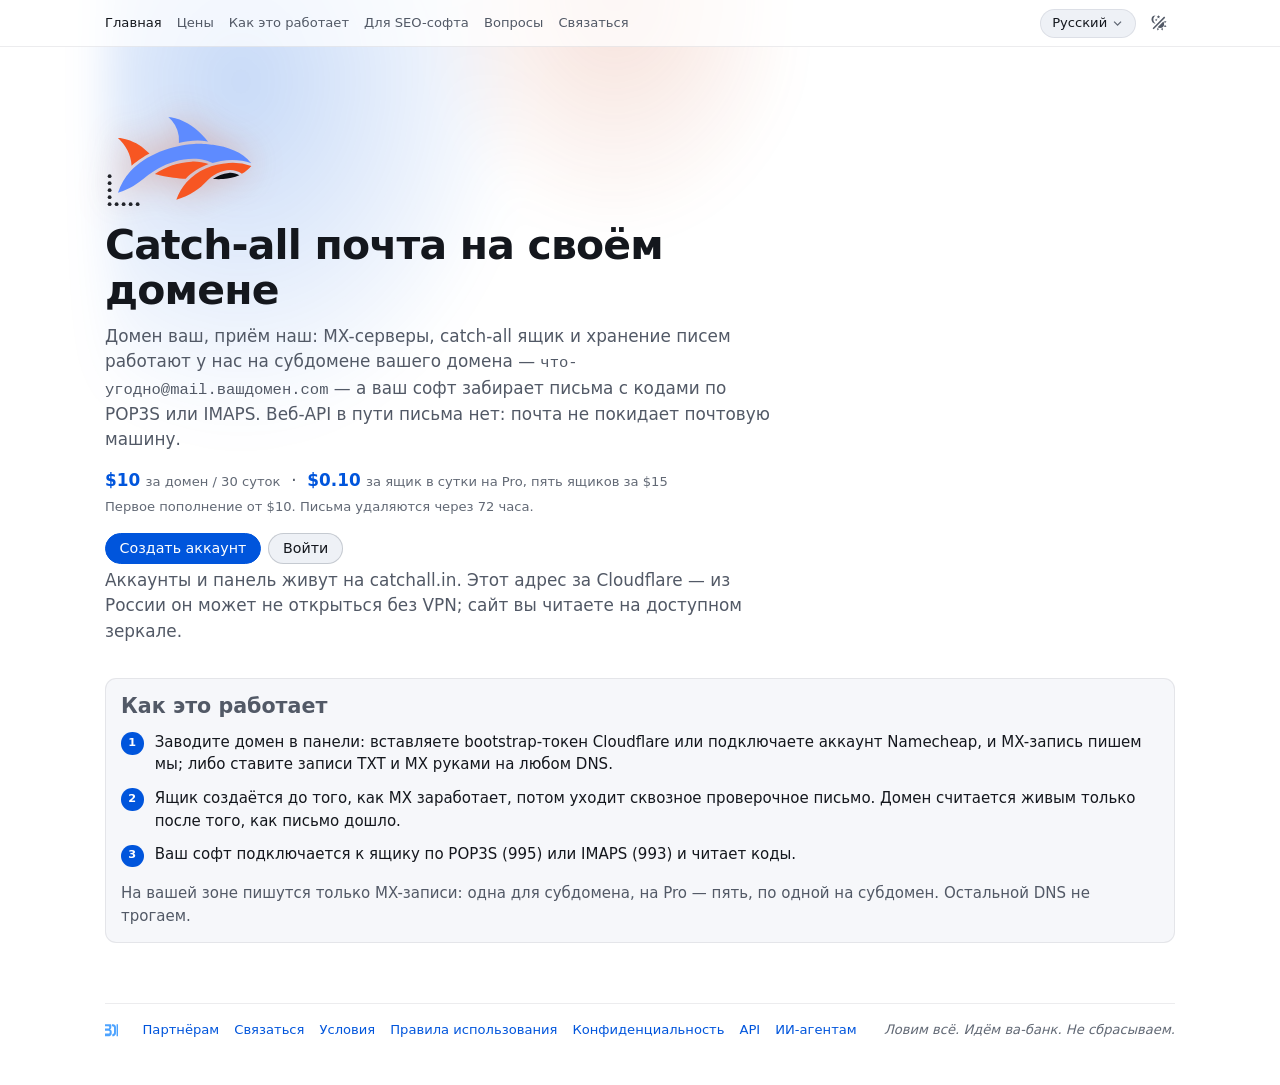
==== commit 6eba5ea4: "deploy dist-ru" ====
--- a/index.html
+++ b/index.html
@@ -28,7 +28,7 @@
   <meta name="theme-color" content="#0B0D12">
   <meta http-equiv="Content-Security-Policy" content="default-src 'self'; script-src 'self' 'sha256-zYDd12iFR72ogcPaOUfgF4iAfon8//iLSy+WFwXr9v0='; style-src 'self'; img-src 'self' data:; connect-src 'self'; form-action 'none'; base-uri 'none'">
   <script>try{var t=localStorage.getItem("theme");if(t==="dark"||t==="light")document.documentElement.setAttribute("data-theme",t)}catch(e){}</script>
-  <link rel="stylesheet" href="/assets/boot-DU4yrE-0.css">
+  <link rel="stylesheet" href="/assets/boot-zu3LIPMp.css">
   <script type="application/ld+json">[
 {"@context":"https://schema.org","@type":"Organization","@id":"https://ru.catchall.in/#org","name":"Catchall","legalName":"301ST Ltd","url":"https://ru.catchall.in","logo":"https://ru.catchall.in/apple-touch-icon.png","address":{"@type":"PostalAddress","addressLocality":"London","addressCountry":"GB"}},
 {"@context":"https://schema.org","@type":"WebSite","@id":"https://ru.catchall.in/#site","name":"Catchall","url":"https://ru.catchall.in","inLanguage":"ru","publisher":{"@id":"https://ru.catchall.in/#org"}},
@@ -84,8 +84,8 @@
     </div>
 
     </main>
-<footer class="foot"><a class="foot__brand" href="https://301.st" rel="noopener" aria-label="301ST Ltd, Лондон" title="301ST Ltd, Лондон"><span class="icon" data-icon="brand/301" aria-hidden="true"></span></a><a href="/contact/">Связаться</a><a href="/terms/">Условия</a><a href="/aup/">Правила использования</a><a href="/privacy/">Конфиденциальность</a><a href="https://catchall.in/api" hreflang="en" lang="en">API</a><a href="https://catchall.in/agents" hreflang="en" lang="en">ИИ-агентам</a><span class="foot__tag">Ловим всё. Идём ва-банк. Не сбрасываем.</span></footer>
+<footer class="foot"><a class="foot__brand" href="https://301.st" rel="noopener" aria-label="301ST Ltd, Лондон" title="301ST Ltd, Лондон"><span class="icon" data-icon="brand/301" aria-hidden="true"></span></a><a href="/partners/">Партнёрам</a><a href="/contact/">Связаться</a><a href="/terms/">Условия</a><a href="/aup/">Правила использования</a><a href="/privacy/">Конфиденциальность</a><a href="https://catchall.in/api" hreflang="en" lang="en">API</a><a href="https://catchall.in/agents" hreflang="en" lang="en">ИИ-агентам</a><span class="foot__tag">Ловим всё. Идём ва-банк. Не сбрасываем.</span></footer>
   </div>
-  <script type="module" src="/assets/site-5Uf62S9I.js"></script>
+  <script type="module" src="/assets/site-BHHA2vA6.js"></script>
 </body>
 </html>
--- a/assets/boot-zu3LIPMp.css
+++ b/assets/boot-zu3LIPMp.css
@@ -0,0 +1 @@
+:root{--lightningcss-light: ;--lightningcss-dark:initial;color-scheme:dark;--blue-900:#0a2a6b;--blue-800:#0040a8;--blue-700:#0055dc;--blue-500:#2f6fe8;--blue-400:#5e8bff;--blue-300:#82a6ff;--blue-200:#b8d1ff;--orange-900:#8f2a0a;--orange-800:#c43a0f;--orange-700:#d94a1a;--orange-500:#f48120;--orange-400:#f75622;--orange-300:#ff7a4d;--green-800:#0a6b42;--green-700:#0e7b4c;--green-400:#2ee6a6;--amber-800:#7f5200;--amber-700:#9a6200;--amber-400:#ffc24d;--red-800:#c41f40;--red-700:#d9264a;--red-400:#ff5c7a;--gray-950:#07080b;--gray-900:#0b0d12;--gray-850:#12151c;--gray-800:#181c25;--gray-700:#232834;--gray-600:#2e3441;--gray-500:#4a5160;--gray-400:#6e7580;--gray-350:#8a9099;--gray-300:#a2a8b6;--gray-200:#c9cdd6;--gray-150:#dfe2e8;--gray-100:#eef1f6;--gray-50:#f6f7fa;--white:#fff;--font-sans:system-ui, -apple-system, BlinkMacSystemFont, "Segoe UI", Roboto, sans-serif;--font-mono:ui-monospace, "Cascadia Mono", SFMono-Regular, Menlo, Consolas, monospace;--fs-xs:.75rem;--fs-sm:.875rem;--fs-md:1rem;--fs-lg:1.125rem;--fs-xl:1.375rem;--fs-2xl:1.75rem;--fs-display:clamp(2rem, 3.2vw, 3rem);--fs-body:.9375rem;--lh-body:1.5;--lh-tight:1.25;--fw-normal:400;--fw-medium:500;--fw-semibold:600;--fw-bold:700;--fs-control:clamp(.9rem, .88rem + .2vw, .95rem);--lh-control:1.25;--control-pad-y:.4em;--control-pad-x:.95em;--control-border:1px;--control-min-height:calc(1em * var(--lh-control) + 2 * var(--control-pad-y) + 2 * var(--control-border));--control-scale-sm:.88;--control-scale-lg:1.1;--r-pill:999px;--r-field:.6rem;--radius-xs:.25rem;--radius:.5rem;--radius-lg:.75rem;--radius-xl:1rem;--space-1:.25rem;--space-2:.5rem;--space-3:.75rem;--space-4:1rem;--space-5:1.5rem;--space-6:2rem;--space-7:3rem;--inline-gap:.5rem;--stack-gap:.75rem;--section-gap:var(--space-5);--border-width:1px;--transition-fast:.12s ease-out;--transition-md:.16s ease-out;--transition-slow:.24s ease-out;--z-base:1;--z-elevated:10;--z-dropdown:20;--z-header:100;--z-drawer:1000;--z-modal:2000;--z-tooltip:2200;--page-max:1100px;--content-max:760px;--page-gutter:var(--space-4);--header-height:3.5rem;--drawer-width:min(540px, 100vw);--dialog-width:min(560px, 92vw);--bg:var(--gray-900);--bg-elevated:var(--gray-850);--bg-soft:var(--gray-800);--bg-inset:var(--gray-950);--text:#e8eaf0;--text-muted:var(--gray-300);--text-subtle:var(--gray-350);--text-invert:var(--gray-900);--border-subtle:#ffffff12;--border-strong:#ffffff29;--soft-mix:14%;--primary:var(--blue-400);--primary-hover:var(--blue-300);--primary-soft:color-mix(in srgb, var(--primary) var(--soft-mix), transparent);--on-primary:var(--gray-900);--brand:var(--orange-400);--brand-hover:var(--orange-300);--brand-soft:color-mix(in srgb, var(--brand) var(--soft-mix), transparent);--on-brand:var(--gray-900);--ok:var(--green-400);--warning:var(--amber-400);--danger:var(--red-400);--info:var(--primary);--on-danger:var(--gray-900);--ok-soft:color-mix(in srgb, var(--ok) var(--soft-mix), transparent);--warning-soft:color-mix(in srgb, var(--warning) var(--soft-mix), transparent);--danger-soft:color-mix(in srgb, var(--danger) var(--soft-mix), transparent);--input-bg:color-mix(in srgb, var(--gray-950) 70%, transparent);--input-border:var(--border-strong);--input-border-focus:var(--primary);--shadow-sm:0 2px 8px #00000059;--shadow-md:0 6px 18px #00000073;--shadow-lg:0 18px 45px #000000a6;--glow-primary:0 0 0 1px color-mix(in srgb, var(--primary) 60%, transparent), 0 0 24px color-mix(in srgb, var(--primary) 35%, transparent);--glow-brand:0 0 0 1px color-mix(in srgb, var(--brand) 60%, transparent), 0 0 24px color-mix(in srgb, var(--brand) 35%, transparent);--glow-ok:0 0 12px color-mix(in srgb, var(--ok) 45%, transparent);--logo-orange:var(--orange-400);--logo-blue:var(--blue-400);--logo-ink:var(--text)}@media (prefers-color-scheme:light){:root:not([data-theme]){--lightningcss-light:initial;--lightningcss-dark: ;color-scheme:light;--bg:var(--white);--bg-elevated:var(--gray-50);--bg-soft:var(--gray-100);--bg-inset:var(--gray-150);--text:#14171d;--text-muted:#525966;--text-subtle:#626975;--text-invert:var(--white);--border-subtle:#0f172a14;--border-strong:#0f172a2e;--soft-mix:9%;--primary:var(--blue-700);--primary-hover:var(--blue-800);--on-primary:var(--white);--brand:var(--orange-800);--brand-hover:var(--orange-900);--on-brand:var(--white);--ok:var(--green-800);--warning:var(--amber-800);--danger:var(--red-800);--on-danger:var(--white);--input-bg:var(--white);--shadow-sm:0 2px 8px #00000014;--shadow-md:0 6px 18px #0000001f;--shadow-lg:0 18px 45px #00000038;--glow-primary:none;--glow-brand:none;--glow-ok:none;--logo-ink:var(--gray-900)}}:root[data-theme=light]{--lightningcss-light:initial;--lightningcss-dark: ;color-scheme:light;--bg:var(--white);--bg-elevated:var(--gray-50);--bg-soft:var(--gray-100);--bg-inset:var(--gray-150);--text:#14171d;--text-muted:#525966;--text-subtle:#626975;--text-invert:var(--white);--border-subtle:#0f172a14;--border-strong:#0f172a2e;--soft-mix:9%;--primary:var(--blue-700);--primary-hover:var(--blue-800);--on-primary:var(--white);--brand:var(--orange-800);--brand-hover:var(--orange-900);--on-brand:var(--white);--ok:var(--green-800);--warning:var(--amber-800);--danger:var(--red-800);--on-danger:var(--white);--input-bg:var(--white);--shadow-sm:0 2px 8px #00000014;--shadow-md:0 6px 18px #0000001f;--shadow-lg:0 18px 45px #00000038;--glow-primary:none;--glow-brand:none;--glow-ok:none;--logo-ink:var(--gray-900)}*,:before,:after{box-sizing:border-box}html{font-family:var(--font-sans);font-size:var(--fs-body);line-height:var(--lh-body);-webkit-text-size-adjust:100%;overflow-x:hidden}body{background:var(--bg);min-height:100dvh;color:var(--text);margin:0}a{color:var(--primary);text-decoration:none}a:hover{text-decoration:underline}h1,h2,h3,h4{margin:0 0 var(--space-3);line-height:var(--lh-tight);font-weight:var(--fw-semibold)}h1{font-size:var(--fs-2xl);letter-spacing:-.02em}h2{font-size:var(--fs-xl)}h3{font-size:var(--fs-lg)}h4{font-size:var(--fs-md)}p{margin:0 0 var(--space-3)}code,.mono{font-family:var(--font-mono);font-size:.92em}[hidden]{display:none!important}:focus-visible{outline:2px solid var(--primary);outline-offset:2px}.container{max-width:var(--page-max);padding:var(--space-5) var(--page-gutter) var(--space-7);margin-inline:auto}.container--narrow{max-width:var(--content-max)}.page-header{justify-content:space-between;align-items:center;gap:var(--space-3);margin-bottom:var(--space-4);flex-wrap:wrap;display:flex}.page-header h1,.page-header h2{margin:0}.stack{gap:var(--stack-gap);flex-direction:column;display:flex}.cluster,.row{align-items:center;gap:var(--inline-gap);flex-wrap:wrap;display:flex}.row--between{justify-content:space-between}.actions{gap:var(--space-2);margin-top:var(--space-3);flex-wrap:wrap;display:flex}.shell{z-index:var(--z-header);background:color-mix(in srgb, var(--bg-elevated) 88%, transparent);-webkit-backdrop-filter:blur(10px);backdrop-filter:blur(10px);border-bottom:var(--border-width) solid var(--border-subtle);position:sticky;top:0}.shell__in{max-width:var(--page-max);min-height:var(--header-height);padding-inline:var(--page-gutter);align-items:center;gap:var(--space-5);margin-inline:auto;display:flex}.shell__brand{align-items:center;gap:var(--space-2);color:var(--text);font-weight:var(--fw-bold);letter-spacing:-.01em;display:inline-flex}.shell__brand:hover{text-decoration:none}.shell__brand .icon{width:3.2em;height:2em;transition:filter var(--transition-md);flex:0 0 3.2em}.shell__brand:hover .icon{filter:drop-shadow(0 0 8px color-mix(in srgb, var(--brand) 60%, transparent))}.shell__nav{gap:var(--space-1);flex:1;display:flex}.shell__nav a{padding:var(--space-1) var(--space-3);border-radius:var(--r-pill);color:var(--text-muted);font-weight:var(--fw-medium);transition:color var(--transition-fast), background var(--transition-fast), box-shadow var(--transition-fast)}.shell__nav a:hover{color:var(--text);background:var(--bg-soft);text-decoration:none}.shell__nav a[aria-current=page]{color:var(--primary);background:var(--primary-soft);box-shadow:inset 0 0 0 1px color-mix(in srgb, var(--primary) 35%, transparent)}.shell__user{align-items:center;gap:var(--space-3);color:var(--text-subtle);font-size:var(--fs-sm);display:flex}.shell__help{color:var(--text-muted)}.shell__help:hover{color:var(--text)}.shell__balance{color:inherit}.shell__balance b{color:var(--text);font-family:var(--font-mono)}.shell__balance:hover b{text-decoration:underline}.shell__balance--low b,.shell__balance small{color:var(--warning)}.shell__balance small{margin-left:var(--space-1);font-size:var(--fs-xs)}.hero{padding:var(--space-7) 0 var(--space-5);max-width:680px;position:relative}.hero:before{content:"";z-index:-1;pointer-events:none;background:radial-gradient(60% 60% at 20% 30%, color-mix(in srgb, var(--primary) 22%, transparent), transparent 70%), radial-gradient(40% 40% at 75% 20%, color-mix(in srgb, var(--brand) 16%, transparent), transparent 70%);filter:blur(20px);height:140%;position:absolute;inset:-40% 0 auto}.hero .hero__mark{width:10rem;height:6.2rem;margin-bottom:var(--space-4);filter:drop-shadow(0 0 18px color-mix(in srgb, var(--brand) 35%, transparent));flex-basis:10rem}.hero h1{font-size:var(--fs-display);line-height:1.1;font-weight:var(--fw-bold)}.hero p{font-size:var(--fs-lg);color:var(--text-muted)}.price{font-size:var(--fs-xl);margin:var(--space-4) 0}.price b{color:var(--primary);font-weight:var(--fw-bold)}.price small{color:var(--text-subtle);font-size:var(--fs-sm);font-weight:var(--fw-normal)}.table-wrap .plans__table th[scope=row]{font-weight:var(--fw-normal);color:var(--text-muted)}.table-wrap .plans__table td{text-align:center;vertical-align:middle}.table-wrap .plans__table thead th.plans__tier{text-align:center;vertical-align:bottom;text-transform:none;letter-spacing:normal;white-space:normal;font-size:var(--fs-sm)}.plans__tier .badge{margin-bottom:var(--space-2)}.plans__name,.plans__tier .price,.plans__daily{display:block}.plans__name{font-size:var(--fs-lg);font-weight:var(--fw-bold);color:var(--text)}.plans__tier .price{margin:var(--space-2) 0 0}.plans__daily b{font-size:var(--fs-lg);color:var(--text)}.plans__daily small{color:var(--text-subtle);font-size:var(--fs-sm);font-weight:var(--fw-normal)}.table-wrap .plans__table .plans__tier--best,.table-wrap .plans__table .plans__best{background:var(--primary-soft)}.plans__yes{color:var(--ok)}.plans .field__hint{margin-top:var(--space-3)}@container table (width<=560px){.plans__table,.plans__table thead,.plans__table tbody,.plans__table tfoot{display:block}.plans__table tr{grid-template-columns:1fr 1fr;display:grid}.table-wrap .plans__table th[scope=row]{text-align:center;border-bottom:0;grid-column:1/-1;padding-bottom:0}.plans__table thead th:first-child,.plans__table tfoot td:first-child{display:none}.table-wrap .plans__table thead th.plans__tier{flex-direction:column;justify-content:flex-end;align-items:center;display:flex}}.landing{gap:var(--space-5);align-items:start;display:grid}.how .step-list+p{margin-top:var(--space-4)}.how p:last-child{margin-bottom:0}.foot{margin-top:var(--space-7);padding-top:var(--space-4);border-top:var(--border-width) solid var(--border-subtle);color:var(--text-subtle);font-size:var(--fs-sm);align-items:center;gap:var(--space-4);flex-wrap:wrap;display:flex}.foot__brand{display:inline-flex}.foot__brand .icon{width:1.5rem;height:1.5rem}.foot__tag{margin-left:auto;font-style:italic}@media (width>=769px){.landing--auth{grid-template-columns:minmax(0,400px) minmax(0,1fr)}}@media (width<=768px){.shell__in{gap:var(--space-2) var(--space-4);padding-block:var(--space-2);flex-wrap:wrap}.shell__nav{scrollbar-width:none;flex-basis:100%;order:3;min-width:0;overflow-x:auto}.shell__nav a{white-space:nowrap;flex-shrink:0}.container{padding-top:var(--space-4)}.hero{padding-top:var(--space-5)}}@media (prefers-reduced-motion:reduce){:root{--transition-fast:0s;--transition-md:0s;--transition-slow:0s}}.site-header{z-index:var(--z-header);background:var(--bg);border-bottom:var(--border-width) solid var(--border-subtle);position:sticky;top:0}@supports ((-webkit-backdrop-filter:blur(1px)) or (backdrop-filter:blur(1px))) and (background:color-mix(in srgb, red 50%, transparent)){.site-header{background:color-mix(in srgb, var(--bg) 72%, transparent);-webkit-backdrop-filter:blur(14px)saturate(150%)}}.site-header__inner{align-items:center;gap:var(--space-4);max-width:var(--page-max);padding:var(--space-2) var(--page-gutter);margin-inline:auto;display:flex}.brand{flex-shrink:0;align-items:center;display:inline-flex}.brand .icon{width:2.2em;height:2.2em;transition:filter var(--transition-md);flex-basis:2.2em}.site-header .burger-button{display:none}.primary-nav{gap:var(--space-4);font-size:var(--fs-sm);display:flex}.primary-nav a{color:var(--text-muted)}.primary-nav a:hover,.primary-nav a[aria-current=page]{color:var(--text)}.header-actions{align-items:center;gap:var(--space-2);margin-left:auto;display:flex}@media (width<=899px){.site-header .burger-button{display:inline-flex}.primary-nav{display:none}body.mobile-menu-open .primary-nav{z-index:var(--z-dropdown);padding:var(--space-2);background:var(--bg-elevated);border:var(--border-width) solid var(--border-subtle);border-radius:var(--radius);box-shadow:var(--shadow-md);flex-direction:column;gap:0;display:flex;position:absolute;top:100%;left:0;right:0}body.mobile-menu-open .primary-nav a{padding:var(--space-2) var(--space-3);border-radius:var(--radius-xs)}body.mobile-menu-open .primary-nav a:hover{background:var(--bg-soft)}}@media (scripting:none){.site-header .burger-button,[data-theme-toggle]{display:none}.primary-nav{flex-wrap:wrap;display:flex}}.icon{vertical-align:-.15em;flex:0 0 1em;width:1em;height:1em;display:inline-flex}.icon svg{fill:currentColor;width:100%;height:100%}.icon--sm{flex-basis:.85em;width:.85em;height:.85em}.btn-icon>svg{fill:currentColor;width:1.25em;height:1.25em}.btn .icon,.btn-icon .icon{vertical-align:0;flex-basis:1.25em;width:1.25em;height:1.25em}.btn,.btn-icon,.chip,.field input:not([type=radio],[type=checkbox]),.field textarea,.field select{font:inherit;font-size:var(--fs-control);line-height:var(--lh-control);min-height:var(--control-min-height);border:var(--control-border) solid transparent}.btn{padding:var(--control-pad-y) var(--control-pad-x);border-radius:var(--r-pill);border-color:var(--border-strong);background:var(--bg-soft);color:var(--text);font-weight:var(--fw-medium);white-space:nowrap;cursor:pointer;transition:background var(--transition-fast), border-color var(--transition-fast), box-shadow var(--transition-md), color var(--transition-fast);justify-content:center;align-items:center;gap:.5em;display:inline-flex}.btn:hover{border-color:var(--text-subtle);text-decoration:none}.btn:disabled{opacity:.55;cursor:default}.btn:focus-visible{box-shadow:var(--glow-primary,0 0 0 2px var(--primary));outline:none}.btn--primary{background:var(--primary);border-color:var(--primary);color:var(--on-primary)}.btn--primary:hover{background:var(--primary-hover);border-color:var(--primary-hover);box-shadow:var(--glow-primary)}.btn--ghost{border-color:var(--border-strong);background:0 0}.btn--danger{border-color:color-mix(in srgb, var(--danger) 45%, transparent);color:var(--danger);background:0 0}.btn--danger:hover{background:var(--danger-soft);border-color:var(--danger)}.btn--cf{background:var(--brand);border-color:var(--brand);color:var(--on-brand)}.btn--cf:hover{background:var(--brand-hover);border-color:var(--brand-hover)}.btn--sm{font-size:calc(var(--fs-control) * var(--control-scale-sm))}.btn--lg{font-size:calc(var(--fs-control) * var(--control-scale-lg));padding-inline:calc(var(--control-pad-x) * 1.3)}.btn--link{color:var(--primary);padding-inline:var(--space-1);background:0 0;border-color:#0000;min-height:0}.btn--link:hover{text-decoration:underline}.btn-icon{width:var(--control-min-height);height:var(--control-min-height);border-radius:var(--r-pill);color:var(--text-muted);cursor:pointer;transition:background var(--transition-fast), color var(--transition-fast);background:0 0;border-color:#0000;justify-content:center;align-items:center;padding:0;display:inline-flex}.btn-icon:hover{background:var(--bg-soft);color:var(--text)}.btn-icon--sm{vertical-align:middle;width:calc(1em + .75rem);height:calc(1em + .75rem)}.btn-icon--danger:hover{color:var(--danger);background:var(--danger-soft)}.btn-icon:focus-visible{box-shadow:var(--glow-primary,0 0 0 2px var(--primary));outline:none}.btn.is-copied,.btn-icon.is-copied{color:var(--ok);border-color:color-mix(in srgb, var(--ok) 48%, transparent);background:var(--ok-soft)}.field{margin-bottom:var(--space-4)}.field>label,.field__label{margin-bottom:var(--space-1);font-size:var(--fs-sm);color:var(--text-muted);display:block}.field input:not([type=radio],[type=checkbox]),.field textarea,.field select{width:100%;padding:var(--control-pad-y) var(--control-pad-x);border-radius:var(--r-field);border-color:var(--input-border);background:var(--input-bg);color:var(--text);transition:border-color var(--transition-fast), box-shadow var(--transition-fast)}.field input:focus-visible,.field textarea:focus-visible,.field select:focus-visible{border-color:var(--input-border-focus);box-shadow:0 0 0 3px var(--primary-soft);outline:none}.field textarea{min-height:4.5em;font-family:var(--font-mono);font-size:var(--fs-sm);resize:vertical}.field[data-status=error] input,.field[data-status=error] textarea{border-color:var(--danger);box-shadow:0 0 0 3px var(--danger-soft)}.field__hint{margin-top:var(--space-1);font-size:var(--fs-xs);color:var(--text-subtle)}.field__hint--ok{color:var(--ok)}.field__hint--err{color:var(--danger)}::placeholder{color:var(--text-subtle);opacity:1}.radios{gap:var(--space-2);flex-wrap:wrap;display:flex}.radios label{padding:var(--control-pad-y) var(--control-pad-x);border-radius:var(--r-pill);border:var(--control-border) solid var(--border-strong);color:var(--text);font-size:var(--fs-control);cursor:pointer;transition:border-color var(--transition-fast), background var(--transition-fast);align-items:center;gap:.5em;margin:0;display:inline-flex}.radios label:hover{border-color:var(--text-subtle)}.radios label:has(input:checked){border-color:var(--primary);background:var(--primary-soft);color:var(--primary)}.radios input{accent-color:var(--primary);margin:0}.radios label:has(input:disabled){color:var(--text-subtle);cursor:not-allowed;border-style:dashed}.card{--card-pad:var(--space-4);background:var(--bg-elevated);border:var(--border-width) solid var(--border-subtle);border-radius:var(--radius-lg);padding:var(--card-pad);margin-bottom:var(--space-4)}.card--muted{color:var(--text-muted)}.card--soft{background:var(--bg-soft)}.card--form{max-width:34rem}.card>h2:first-child,.card>h3:first-child,.card>.row:first-child h2{margin-top:0}.card-grid{gap:var(--space-4);grid-template-columns:repeat(auto-fit,minmax(260px,1fr));display:grid}.badge{border-radius:var(--r-pill);border:var(--border-width) solid transparent;font-size:var(--fs-xs);font-weight:var(--fw-medium);white-space:nowrap;color:var(--text-muted);background:var(--bg-soft);align-items:center;gap:.35em;padding:.1em .65em;display:inline-flex}.badge--ok{color:var(--ok);background:var(--ok-soft)}.badge--wait{color:var(--text-muted);border-color:var(--border-strong);background:0 0}.badge--act{color:var(--warning);background:var(--warning-soft)}.badge--err{color:var(--danger);background:var(--danger-soft)}.badge--muted{color:var(--text-subtle);border-color:var(--border-subtle);background:0 0}.badge--cf{color:var(--brand);background:var(--brand-soft)}.badge--live{color:var(--ok);background:var(--ok-soft);box-shadow:var(--glow-ok)}.badge--live:before{content:"";background:currentColor;border-radius:50%;width:.5em;height:.5em}.banner{gap:var(--space-2);padding:var(--space-3) var(--space-4);margin-bottom:var(--space-3);border-radius:var(--radius);border:var(--border-width) solid var(--border-subtle);background:var(--bg-elevated);border-left-width:3px;align-items:flex-start;display:flex}.banner--info{border-left-color:var(--primary)}.banner--warn{border-left-color:var(--warning);background:var(--warning-soft)}.banner--err{border-left-color:var(--danger);background:var(--danger-soft)}.msg{min-height:1.4em;margin-top:var(--space-2);font-size:var(--fs-sm);color:var(--text-muted)}.msg--err{color:var(--danger)}.msg--ok{color:var(--ok)}.record{margin:var(--space-2) 0;padding:var(--space-3) var(--space-4);border-radius:var(--radius);border:var(--border-width) solid var(--border-subtle);background:var(--bg-inset)}.record>b{margin-bottom:var(--space-1);font-size:var(--fs-sm);color:var(--text-muted);display:block}.record__row{gap:var(--space-2);padding:var(--space-1) 0;grid-template-columns:5.5rem 1fr auto;align-items:center;display:grid}.record__row>:only-child{grid-column:1/-1}.record__row>span:first-child{font-size:var(--fs-xs);color:var(--text-subtle)}.record__row code{word-break:break-all;color:var(--text)}.record__row>.badge{justify-self:start}.qr{width:13rem;max-width:100%;margin:var(--space-4) auto;padding:var(--space-3);border-radius:var(--radius);background:#fff}.qr svg{width:100%;height:auto;display:block}dialog{width:var(--dialog-width);padding:var(--space-5);border:var(--border-width) solid var(--border-strong);border-radius:var(--radius-xl);background:var(--bg-elevated);color:var(--text);box-shadow:var(--shadow-lg)}dialog::backdrop{background:color-mix(in srgb, var(--gray-950) 65%, transparent);-webkit-backdrop-filter:blur(2px);backdrop-filter:blur(2px)}dialog h2{margin-bottom:var(--space-4)}.drawer{width:var(--drawer-width);border-width:0 0 0 var(--border-width);overscroll-behavior:contain;max-width:none;height:100dvh;max-height:none;animation:drawer-in var(--transition-slow);border-radius:0;margin:0;position:fixed;inset:0 0 0 auto;overflow-y:auto}.drawer:has(>.drawer__head){padding-top:0}.drawer__head{z-index:var(--z-elevated);align-items:center;gap:var(--space-2);margin:0 calc(-1 * var(--space-5)) var(--space-4);padding:var(--space-3) var(--space-5);background:var(--bg-elevated);border-bottom:var(--border-width) solid var(--border-subtle);display:flex;position:sticky;top:0}.drawer__activity{left:0;right:0;bottom:calc(-1 * var(--border-width));opacity:0;pointer-events:none;background:color-mix(in srgb, var(--primary) 30%, transparent);height:3px;transition:opacity var(--transition-md);position:absolute;overflow:hidden}.drawer__activity[data-activity=cf],.drawer__activity[data-activity=ours]{opacity:1}.drawer__activity[data-activity=cf]{background:color-mix(in srgb, var(--brand) 30%, transparent)}.drawer__activity:before{content:"";color:var(--primary);background:linear-gradient(90deg,#0000 0%,currentColor 50%,#0000 100%);position:absolute;inset:0;transform:translate(-100%)}.drawer__activity[data-activity=cf]:before{color:var(--brand)}.drawer__activity[data-activity=cf]:before,.drawer__activity[data-activity=ours]:before{animation:1.5s ease-in-out infinite activity-shimmer}@keyframes activity-shimmer{0%{transform:translate(-100%)}to{transform:translate(100%)}}@media (prefers-reduced-motion:reduce){.drawer__activity[data-activity=ours]{background:var(--primary)}.drawer__activity[data-activity=cf]{background:var(--brand)}.drawer__activity[data-activity=cf]:before,.drawer__activity[data-activity=ours]:before{animation:none}}.drawer__head h2{overflow-wrap:anywhere;flex:1;min-width:0;margin-bottom:0}.drawer__head .btn-icon{flex-shrink:0}@keyframes drawer-in{0%{transform:translate(100%)}}body:has(dialog[open]){overflow:hidden}.steps{margin:var(--space-3) 0;gap:var(--space-1);flex-wrap:wrap;padding:0;list-style:none;display:flex}.steps li{border-radius:var(--radius-xs);font-size:var(--fs-xs);color:var(--text-subtle);background:var(--bg-soft);padding:.1em .6em}.steps li.is-done{color:var(--ok);background:var(--ok-soft)}.steps li.is-now{color:var(--on-primary);background:var(--primary)}.help{margin:var(--space-2) 0 var(--space-3);font-size:var(--fs-sm)}.help>summary{cursor:pointer;color:var(--primary)}.help[open]>summary{margin-bottom:var(--space-3)}.help .record{margin:var(--space-2) 0}.step-list{gap:var(--space-3);flex-direction:column;margin:0;padding:0;list-style:none;display:flex}.step-item{gap:var(--space-3);align-items:flex-start;display:flex}.step-number{background:var(--primary);width:1.5rem;height:1.5rem;color:var(--on-primary);font-weight:var(--fw-bold);font-size:var(--fs-xs);border-radius:50%;flex-shrink:0;justify-content:center;align-items:center;margin-top:.1em;display:inline-flex}.step-text{color:var(--text)}.fieldset-group{min-width:0;margin:var(--space-4) 0 0;padding:var(--space-2) var(--space-4) var(--space-4);border:var(--border-width) solid var(--border-subtle);border-radius:var(--radius)}.fieldset-group>legend{padding:0 var(--space-2);margin-left:calc(var(--space-2) * -1);font-size:var(--fs-md);font-weight:var(--fw-semibold)}.fieldset-group>.kv{margin-top:0}.fieldset-group>:last-child:not(.field){margin-bottom:0}.fieldset-group:has(.field){padding-bottom:0}.fieldset-group>.msg:empty{min-height:0;margin:0}.kv{align-items:baseline;gap:var(--space-1) var(--space-4);margin:var(--space-4) 0 0;font-size:var(--fs-sm);grid-template-columns:max-content 1fr;display:grid}.kv dt{color:var(--text-subtle)}.kv dd{word-break:break-all;margin:0}.stat{margin-right:var(--space-5);display:inline-block}.stat b{font-size:var(--fs-2xl);font-family:var(--font-mono);color:var(--primary);display:block}.stat span{font-size:var(--fs-xs);color:var(--text-subtle)}.empty{padding:var(--space-6);text-align:center;color:var(--text-subtle)}.auth{max-width:400px}.auth__tabs{gap:var(--space-1);margin-bottom:var(--space-4);display:flex}.auth__tabs a{padding:var(--space-1) var(--space-3);border-radius:var(--r-pill);color:var(--text-muted)}.auth__tabs a:hover{color:var(--text);text-decoration:none}.auth__tabs a[aria-selected=true]{color:var(--primary);background:var(--primary-soft)}.hp{width:1px;height:1px;position:absolute;top:auto;left:-10000px;overflow:hidden}.turnstile:empty{display:none}.turnstile{margin-block:var(--space-2,.5rem)}.faq{gap:var(--space-5);flex-direction:column;display:flex}.faq__item h2{font-size:var(--fs-lg);margin-bottom:var(--space-2)}.faq__item p{color:var(--text-muted);margin:0}.btn-chip{align-items:center;gap:var(--space-1);padding:var(--space-1) var(--space-3);border:var(--border-width) solid var(--border-subtle);border-radius:var(--r-pill);background:var(--bg-soft);color:var(--text);font:inherit;font-size:var(--fs-sm);cursor:pointer;transition:border-color var(--transition-fast);display:inline-flex}.btn-chip:hover{border-color:var(--border-strong)}.btn-chip__label{white-space:nowrap}.btn-chip__chevron{width:1em;height:1em;color:var(--text-subtle);transition:transform var(--transition-fast);flex-basis:1em}.dropdown__trigger[aria-expanded=true] .btn-chip__chevron{transform:rotate(180deg)}.dropdown{position:relative}.dropdown__menu{top:calc(100% + var(--space-1));z-index:var(--z-dropdown);min-width:100%;padding:var(--space-1);background:var(--bg-elevated);border:var(--border-width) solid var(--border-subtle);border-radius:var(--radius);box-shadow:var(--shadow-md);display:none;position:absolute;right:0}.dropdown--open .dropdown__menu{display:block}@media (scripting:none){.dropdown__trigger{display:none}.dropdown__menu{gap:var(--space-2);min-width:0;box-shadow:none;background:0 0;border:0;flex-wrap:wrap;padding:0;display:flex;position:static}}.lang-switcher .dropdown__menu{max-height:60vh;overflow-y:auto}.lang-switcher__item{padding:var(--space-1) var(--space-3);border-radius:var(--radius-xs);color:var(--text-muted);white-space:nowrap;display:block}.lang-switcher__item:hover{background:var(--bg-soft);color:var(--text);text-decoration:none}.lang-switcher__item.is-active{color:var(--text);font-weight:var(--fw-bold)}.pagination{justify-content:space-between;align-items:center;gap:var(--inline-gap);margin-top:var(--space-3);display:flex}.pagination__info{font-size:var(--fs-sm);color:var(--text-muted)}.pagination__controls{gap:var(--inline-gap);display:flex}@media (width<=768px){.pagination{flex-direction:column;align-items:stretch}.pagination__controls{justify-content:center}}.table-wrap{padding:0;overflow-x:auto;container:table/inline-size}.table__cell-narrow{display:none}@container table (width<=690px){th[data-priority=low],td[data-priority=low]{display:none}}@container table (width<=600px){th[data-priority=medium],td[data-priority=medium]{display:none}}@container table (width<=480px){th[data-priority=high],td[data-priority=high]{display:none}.table__cell-narrow{display:block}}.table--nowrap td{white-space:nowrap}.table-wrap table,.table{border-collapse:collapse;width:100%;font-size:var(--fs-sm)}.table-wrap th,.table-wrap td,.table th,.table td{padding:var(--space-2) var(--space-3);text-align:left;vertical-align:top;border-bottom:var(--border-width) solid var(--border-subtle)}.table-wrap thead th,.table thead th{font-size:var(--fs-xs);font-weight:var(--fw-medium);text-transform:uppercase;letter-spacing:.04em;color:var(--text-subtle);background:var(--bg-soft);white-space:nowrap}.table-wrap tbody tr:last-child td,.table tbody tr:last-child td{border-bottom:0}.table-wrap thead th:first-child{border-top-left-radius:var(--radius-lg)}.table-wrap thead th:last-child{border-top-right-radius:var(--radius-lg)}tr[data-row]{cursor:pointer;transition:background var(--transition-fast)}tr[data-row]:hover td{background:var(--bg-soft)}tr[data-row]:focus-visible{box-shadow:inset 0 0 0 2px var(--primary);outline:none}.table__row--muted td{color:var(--text-subtle)}.table__cell--alert{color:var(--warning);font-weight:var(--fw-semibold)}.table__cell-actions{text-align:right;white-space:nowrap}.table__cell-actions .btn,.table__cell-actions .btn-icon{vertical-align:middle}th[aria-sort]{color:var(--primary)}th[aria-sort=ascending]:after,th[aria-sort=descending]:after{content:"";border:1.5px solid;border-width:0 1.5px 1.5px 0;width:.5em;height:.5em;margin-left:.4em;display:inline-block;transform:rotate(45deg)translateY(-.2em)}th[aria-sort=ascending]:after{transform:rotate(-135deg)translateY(-.1em)}.table-wrap .empty{padding:var(--space-6)}
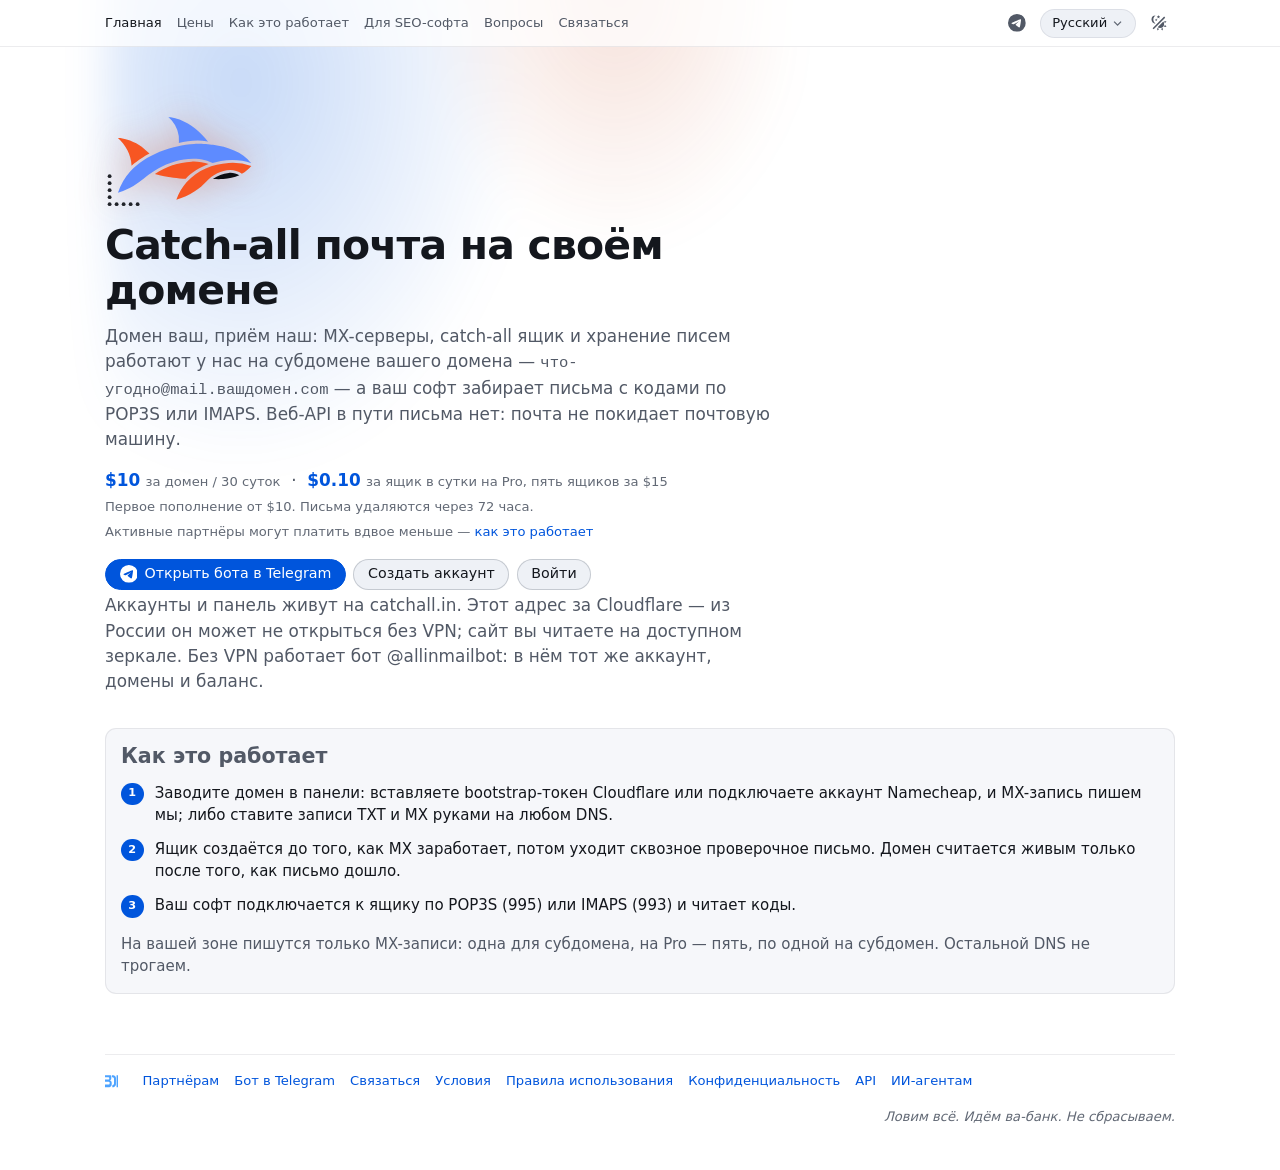
==== commit 94ed62bc: "deploy dist-ru" ====
--- a/index.html
+++ b/index.html
@@ -28,7 +28,7 @@
   <meta name="theme-color" content="#0B0D12">
   <meta http-equiv="Content-Security-Policy" content="default-src 'self'; script-src 'self' 'sha256-zYDd12iFR72ogcPaOUfgF4iAfon8//iLSy+WFwXr9v0='; style-src 'self'; img-src 'self' data:; connect-src 'self'; form-action 'none'; base-uri 'none'">
   <script>try{var t=localStorage.getItem("theme");if(t==="dark"||t==="light")document.documentElement.setAttribute("data-theme",t)}catch(e){}</script>
-  <link rel="stylesheet" href="/assets/boot-zu3LIPMp.css">
+  <link rel="stylesheet" href="/assets/boot-C5l4kJ3Q.css">
   <script type="application/ld+json">[
 {"@context":"https://schema.org","@type":"Organization","@id":"https://ru.catchall.in/#org","name":"Catchall","legalName":"301ST Ltd","url":"https://ru.catchall.in","logo":"https://ru.catchall.in/apple-touch-icon.png","address":{"@type":"PostalAddress","addressLocality":"London","addressCountry":"GB"}},
 {"@context":"https://schema.org","@type":"WebSite","@id":"https://ru.catchall.in/#site","name":"Catchall","url":"https://ru.catchall.in","inLanguage":"ru","publisher":{"@id":"https://ru.catchall.in/#org"}},
@@ -43,6 +43,7 @@
         <nav class="primary-nav" aria-label="Catchall"><a href="/" aria-current="page">Главная</a><a href="/pricing/">Цены</a><a href="/how-it-works/">Как это работает</a><a href="/for-seo-tools/">Для SEO-софта</a><a href="/faq/">Вопросы</a><a href="/contact/">Связаться</a></nav>
         <div class="header-actions">
           
+          <a class="btn-icon" href="https://t.me/allinmailbot" rel="noopener" data-icon="mono/telegram" aria-label="Catchall в Telegram" title="Catchall в Telegram"></a>
           <div class="dropdown lang-switcher" data-dropdown>
           <button type="button" class="btn-chip dropdown__trigger" aria-expanded="false" aria-label="Язык">
             <span class="btn-chip__label" lang="ru">Русский</span>
@@ -62,12 +63,14 @@
       <h1>Catch-all почта на своём домене</h1>
       <p>Домен ваш, приём наш: MX-серверы, catch-all ящик и хранение писем работают у нас на субдомене вашего домена — <code>что-угодно@mail.вашдомен.com</code> — а ваш софт забирает письма с кодами по POP3S или IMAPS. Веб-API в пути письма нет: почта не покидает почтовую машину.</p>
       <p class="price"><b>$10</b> <small>за домен / 30 суток</small> &nbsp;·&nbsp; <b>$0.10</b> <small>за ящик в сутки на Pro, пять ящиков за $15</small><br>
-        <small>Первое пополнение от $10. Письма удаляются через 72 часа.</small></p>
+        <small>Первое пополнение от $10. Письма удаляются через 72 часа.</small><br>
+        <small>Активные партнёры могут платить вдвое меньше — <a href="/partners/">как это работает</a></small></p>
       <div class="actions" data-cta data-open-panel="Открыть панель" data-panel-href="https://catchall.in/domains">
-        <a class="btn btn--primary" href="https://catchall.in/#register">Создать аккаунт</a>
+        <a class="btn btn--primary" href="https://t.me/allinmailbot" rel="noopener"><span class="icon" data-icon="mono/telegram"></span>Открыть бота в Telegram</a>
+        <a class="btn" href="https://catchall.in/#register">Создать аккаунт</a>
         <a class="btn" href="https://catchall.in/#login">Войти</a>
       </div>
-      <p class="field__hint">Аккаунты и панель живут на catchall.in. Этот адрес за Cloudflare — из России он может не открыться без VPN; сайт вы читаете на доступном зеркале.</p>
+      <p class="field__hint">Аккаунты и панель живут на catchall.in. Этот адрес за Cloudflare — из России он может не открыться без VPN; сайт вы читаете на доступном зеркале. Без VPN работает бот @allinmailbot: в нём тот же аккаунт, домены и баланс.</p>
     </section>
 
     <div class="landing" data-landing>
@@ -84,8 +87,8 @@
     </div>
 
     </main>
-<footer class="foot"><a class="foot__brand" href="https://301.st" rel="noopener" aria-label="301ST Ltd, Лондон" title="301ST Ltd, Лондон"><span class="icon" data-icon="brand/301" aria-hidden="true"></span></a><a href="/partners/">Партнёрам</a><a href="/contact/">Связаться</a><a href="/terms/">Условия</a><a href="/aup/">Правила использования</a><a href="/privacy/">Конфиденциальность</a><a href="https://catchall.in/api" hreflang="en" lang="en">API</a><a href="https://catchall.in/agents" hreflang="en" lang="en">ИИ-агентам</a><span class="foot__tag">Ловим всё. Идём ва-банк. Не сбрасываем.</span></footer>
+<footer class="foot"><a class="foot__brand" href="https://301.st" rel="noopener" aria-label="301ST Ltd, Лондон" title="301ST Ltd, Лондон"><span class="icon" data-icon="brand/301" aria-hidden="true"></span></a><a href="/partners/">Партнёрам</a><a href="/telegram/">Бот в Telegram</a><a href="/contact/">Связаться</a><a href="/terms/">Условия</a><a href="/aup/">Правила использования</a><a href="/privacy/">Конфиденциальность</a><a href="https://catchall.in/api" hreflang="en" lang="en">API</a><a href="https://catchall.in/agents" hreflang="en" lang="en">ИИ-агентам</a><span class="foot__tag">Ловим всё. Идём ва-банк. Не сбрасываем.</span></footer>
   </div>
-  <script type="module" src="/assets/site-BHHA2vA6.js"></script>
+  <script type="module" src="/assets/site-Dp0JJJ3i.js"></script>
 </body>
 </html>
--- a/assets/boot-C5l4kJ3Q.css
+++ b/assets/boot-C5l4kJ3Q.css
@@ -0,0 +1 @@
+:root{--lightningcss-light: ;--lightningcss-dark:initial;color-scheme:dark;--blue-900:#0a2a6b;--blue-800:#0040a8;--blue-700:#0055dc;--blue-500:#2f6fe8;--blue-400:#5e8bff;--blue-300:#82a6ff;--blue-200:#b8d1ff;--orange-900:#8f2a0a;--orange-800:#c43a0f;--orange-700:#d94a1a;--orange-500:#f48120;--orange-400:#f75622;--orange-300:#ff7a4d;--green-800:#0a6b42;--green-700:#0e7b4c;--green-400:#2ee6a6;--amber-800:#7f5200;--amber-700:#9a6200;--amber-400:#ffc24d;--red-800:#c41f40;--red-700:#d9264a;--red-400:#ff5c7a;--gray-950:#07080b;--gray-900:#0b0d12;--gray-850:#12151c;--gray-800:#181c25;--gray-700:#232834;--gray-600:#2e3441;--gray-500:#4a5160;--gray-400:#6e7580;--gray-350:#8a9099;--gray-300:#a2a8b6;--gray-200:#c9cdd6;--gray-150:#dfe2e8;--gray-100:#eef1f6;--gray-50:#f6f7fa;--white:#fff;--font-sans:system-ui, -apple-system, BlinkMacSystemFont, "Segoe UI", Roboto, sans-serif;--font-mono:ui-monospace, "Cascadia Mono", SFMono-Regular, Menlo, Consolas, monospace;--fs-xs:.75rem;--fs-sm:.875rem;--fs-md:1rem;--fs-lg:1.125rem;--fs-xl:1.375rem;--fs-2xl:1.75rem;--fs-display:clamp(2rem, 3.2vw, 3rem);--fs-body:.9375rem;--lh-body:1.5;--lh-tight:1.25;--fw-normal:400;--fw-medium:500;--fw-semibold:600;--fw-bold:700;--fs-control:clamp(.9rem, .88rem + .2vw, .95rem);--lh-control:1.25;--control-pad-y:.4em;--control-pad-x:.95em;--control-border:1px;--control-min-height:calc(1em * var(--lh-control) + 2 * var(--control-pad-y) + 2 * var(--control-border));--control-scale-sm:.88;--control-scale-lg:1.1;--r-pill:999px;--r-field:.6rem;--radius-xs:.25rem;--radius:.5rem;--radius-lg:.75rem;--radius-xl:1rem;--space-1:.25rem;--space-2:.5rem;--space-3:.75rem;--space-4:1rem;--space-5:1.5rem;--space-6:2rem;--space-7:3rem;--inline-gap:.5rem;--stack-gap:.75rem;--section-gap:var(--space-5);--border-width:1px;--transition-fast:.12s ease-out;--transition-md:.16s ease-out;--transition-slow:.24s ease-out;--z-base:1;--z-elevated:10;--z-dropdown:20;--z-header:100;--z-drawer:1000;--z-modal:2000;--z-tooltip:2200;--page-max:1100px;--content-max:760px;--page-gutter:var(--space-4);--header-height:3.5rem;--drawer-width:min(540px, 100vw);--dialog-width:min(560px, 92vw);--bg:var(--gray-900);--bg-elevated:var(--gray-850);--bg-soft:var(--gray-800);--bg-inset:var(--gray-950);--text:#e8eaf0;--text-muted:var(--gray-300);--text-subtle:var(--gray-350);--text-invert:var(--gray-900);--border-subtle:#ffffff12;--border-strong:#ffffff29;--soft-mix:14%;--primary:var(--blue-400);--primary-hover:var(--blue-300);--primary-soft:color-mix(in srgb, var(--primary) var(--soft-mix), transparent);--on-primary:var(--gray-900);--brand:var(--orange-400);--brand-hover:var(--orange-300);--brand-soft:color-mix(in srgb, var(--brand) var(--soft-mix), transparent);--on-brand:var(--gray-900);--ok:var(--green-400);--warning:var(--amber-400);--danger:var(--red-400);--info:var(--primary);--on-danger:var(--gray-900);--ok-soft:color-mix(in srgb, var(--ok) var(--soft-mix), transparent);--warning-soft:color-mix(in srgb, var(--warning) var(--soft-mix), transparent);--danger-soft:color-mix(in srgb, var(--danger) var(--soft-mix), transparent);--input-bg:color-mix(in srgb, var(--gray-950) 70%, transparent);--input-border:var(--border-strong);--input-border-focus:var(--primary);--shadow-sm:0 2px 8px #00000059;--shadow-md:0 6px 18px #00000073;--shadow-lg:0 18px 45px #000000a6;--glow-primary:0 0 0 1px color-mix(in srgb, var(--primary) 60%, transparent), 0 0 24px color-mix(in srgb, var(--primary) 35%, transparent);--glow-brand:0 0 0 1px color-mix(in srgb, var(--brand) 60%, transparent), 0 0 24px color-mix(in srgb, var(--brand) 35%, transparent);--glow-ok:0 0 12px color-mix(in srgb, var(--ok) 45%, transparent);--logo-orange:var(--orange-400);--logo-blue:var(--blue-400);--logo-ink:var(--text)}@media (prefers-color-scheme:light){:root:not([data-theme]){--lightningcss-light:initial;--lightningcss-dark: ;color-scheme:light;--bg:var(--white);--bg-elevated:var(--gray-50);--bg-soft:var(--gray-100);--bg-inset:var(--gray-150);--text:#14171d;--text-muted:#525966;--text-subtle:#626975;--text-invert:var(--white);--border-subtle:#0f172a14;--border-strong:#0f172a2e;--soft-mix:9%;--primary:var(--blue-700);--primary-hover:var(--blue-800);--on-primary:var(--white);--brand:var(--orange-800);--brand-hover:var(--orange-900);--on-brand:var(--white);--ok:var(--green-800);--warning:var(--amber-800);--danger:var(--red-800);--on-danger:var(--white);--input-bg:var(--white);--shadow-sm:0 2px 8px #00000014;--shadow-md:0 6px 18px #0000001f;--shadow-lg:0 18px 45px #00000038;--glow-primary:none;--glow-brand:none;--glow-ok:none;--logo-ink:var(--gray-900)}}:root[data-theme=light]{--lightningcss-light:initial;--lightningcss-dark: ;color-scheme:light;--bg:var(--white);--bg-elevated:var(--gray-50);--bg-soft:var(--gray-100);--bg-inset:var(--gray-150);--text:#14171d;--text-muted:#525966;--text-subtle:#626975;--text-invert:var(--white);--border-subtle:#0f172a14;--border-strong:#0f172a2e;--soft-mix:9%;--primary:var(--blue-700);--primary-hover:var(--blue-800);--on-primary:var(--white);--brand:var(--orange-800);--brand-hover:var(--orange-900);--on-brand:var(--white);--ok:var(--green-800);--warning:var(--amber-800);--danger:var(--red-800);--on-danger:var(--white);--input-bg:var(--white);--shadow-sm:0 2px 8px #00000014;--shadow-md:0 6px 18px #0000001f;--shadow-lg:0 18px 45px #00000038;--glow-primary:none;--glow-brand:none;--glow-ok:none;--logo-ink:var(--gray-900)}*,:before,:after{box-sizing:border-box}html{font-family:var(--font-sans);font-size:var(--fs-body);line-height:var(--lh-body);-webkit-text-size-adjust:100%;overflow-x:hidden}body{background:var(--bg);min-height:100dvh;color:var(--text);margin:0}a{color:var(--primary);text-decoration:none}a:hover{text-decoration:underline}h1,h2,h3,h4{margin:0 0 var(--space-3);line-height:var(--lh-tight);font-weight:var(--fw-semibold)}h1{font-size:var(--fs-2xl);letter-spacing:-.02em}h2{font-size:var(--fs-xl)}h3{font-size:var(--fs-lg)}h4{font-size:var(--fs-md)}p{margin:0 0 var(--space-3)}code,.mono{font-family:var(--font-mono);font-size:.92em}[hidden]{display:none!important}.sr-only{clip:rect(0 0 0 0);white-space:nowrap;border:0;width:1px;height:1px;margin:-1px;padding:0;position:absolute;overflow:hidden}:focus-visible{outline:2px solid var(--primary);outline-offset:2px}.container{max-width:var(--page-max);padding:var(--space-5) var(--page-gutter) var(--space-7);margin-inline:auto}.container--narrow{max-width:var(--content-max)}.page-header{justify-content:space-between;align-items:flex-start;gap:var(--space-3);margin-bottom:var(--space-4);padding-bottom:var(--space-3);border-bottom:var(--border-width) solid var(--border-subtle);display:flex}.page-header h1,.page-header h2{margin:0}.page-header__title{min-width:0}.page-header__subtitle{margin:var(--space-1) 0 0;max-width:70ch;font-size:var(--fs-sm);color:var(--text-muted)}.page-header__subtitle:empty{display:none}.page-header__actions{gap:var(--space-2);flex-wrap:wrap;flex-shrink:0;display:flex}@media (width<=768px){.page-header{flex-direction:column;align-items:stretch}.page-header__actions{align-self:flex-end}}.stack{gap:var(--stack-gap);flex-direction:column;display:flex}.cluster,.row{align-items:center;gap:var(--inline-gap);flex-wrap:wrap;display:flex}.row--between{justify-content:space-between}.actions{gap:var(--space-2);margin-top:var(--space-3);flex-wrap:wrap;display:flex}.shell{z-index:var(--z-header);background:color-mix(in srgb, var(--bg-elevated) 88%, transparent);-webkit-backdrop-filter:blur(10px);backdrop-filter:blur(10px);border-bottom:var(--border-width) solid var(--border-subtle);position:sticky;top:0}.shell__in{max-width:var(--page-max);min-height:var(--header-height);padding-inline:var(--page-gutter);align-items:center;gap:var(--space-5);margin-inline:auto;display:flex}.shell__brand{align-items:center;gap:var(--space-2);color:var(--text);font-weight:var(--fw-bold);letter-spacing:-.01em;display:inline-flex}.shell__brand:hover{text-decoration:none}.shell__brand .icon{width:3.2em;height:2em;transition:filter var(--transition-md);flex:0 0 3.2em}.shell__brand:hover .icon{filter:drop-shadow(0 0 8px color-mix(in srgb, var(--brand) 60%, transparent))}.shell__nav{gap:var(--space-1);flex:1;display:flex}.shell__nav a{padding:var(--space-1) var(--space-3);border-radius:var(--r-pill);color:var(--text-muted);font-weight:var(--fw-medium);transition:color var(--transition-fast), background var(--transition-fast), box-shadow var(--transition-fast)}.shell__nav a:hover{color:var(--text);background:var(--bg-soft);text-decoration:none}.shell__nav a[aria-current=page]{color:var(--primary);background:var(--primary-soft);box-shadow:inset 0 0 0 1px color-mix(in srgb, var(--primary) 35%, transparent)}.shell__user{align-items:center;gap:var(--space-3);color:var(--text-subtle);font-size:var(--fs-sm);display:flex}.shell__help{color:var(--text-muted)}.shell__help:hover{color:var(--text)}.shell__balance{color:inherit}.shell__balance b{color:var(--text);font-family:var(--font-mono)}.shell__balance:hover b{text-decoration:underline}.shell__balance--low b,.shell__balance small{color:var(--warning)}.shell__balance small{margin-left:var(--space-1);font-size:var(--fs-xs)}.hero{padding:var(--space-7) 0 var(--space-5);max-width:680px;position:relative}.hero:before{content:"";z-index:-1;pointer-events:none;background:radial-gradient(60% 60% at 20% 30%, color-mix(in srgb, var(--primary) 22%, transparent), transparent 70%), radial-gradient(40% 40% at 75% 20%, color-mix(in srgb, var(--brand) 16%, transparent), transparent 70%);filter:blur(20px);height:140%;position:absolute;inset:-40% 0 auto}.hero .hero__mark{width:10rem;height:6.2rem;margin-bottom:var(--space-4);filter:drop-shadow(0 0 18px color-mix(in srgb, var(--brand) 35%, transparent));flex-basis:10rem}.hero h1{font-size:var(--fs-display);line-height:1.1;font-weight:var(--fw-bold)}.hero p{font-size:var(--fs-lg);color:var(--text-muted)}.price{font-size:var(--fs-xl);margin:var(--space-4) 0}.price b{color:var(--primary);font-weight:var(--fw-bold)}.price small{color:var(--text-subtle);font-size:var(--fs-sm);font-weight:var(--fw-normal)}.table-wrap .plans__table th[scope=row]{font-weight:var(--fw-normal);color:var(--text-muted)}.table-wrap .plans__table td{text-align:center;vertical-align:middle}.table-wrap .plans__table thead th.plans__tier{text-align:center;vertical-align:bottom;text-transform:none;letter-spacing:normal;white-space:normal;font-size:var(--fs-sm)}.plans__tier .badge{margin-bottom:var(--space-2)}.plans__name,.plans__tier .price,.plans__daily{display:block}.plans__name{font-size:var(--fs-lg);font-weight:var(--fw-bold);color:var(--text)}.plans__tier .price{margin:var(--space-2) 0 0}.plans__daily b{font-size:var(--fs-lg);color:var(--text)}.plans__daily small{color:var(--text-subtle);font-size:var(--fs-sm);font-weight:var(--fw-normal)}.table-wrap .plans__table .plans__tier--best,.table-wrap .plans__table .plans__best{background:var(--primary-soft)}.plans__yes{color:var(--ok)}.plans .field__hint{margin-top:var(--space-3)}@container table (width<=560px){.plans__table,.plans__table thead,.plans__table tbody,.plans__table tfoot{display:block}.plans__table tr{grid-template-columns:1fr 1fr;display:grid}.table-wrap .plans__table th[scope=row]{text-align:center;border-bottom:0;grid-column:1/-1;padding-bottom:0}.plans__table thead th:first-child,.plans__table tfoot td:first-child{display:none}.table-wrap .plans__table thead th.plans__tier{flex-direction:column;justify-content:flex-end;align-items:center;display:flex}}.landing{gap:var(--space-5);align-items:start;display:grid}.how .step-list+p{margin-top:var(--space-4)}.how p:last-child{margin-bottom:0}.foot{margin-top:var(--space-7);padding-top:var(--space-4);border-top:var(--border-width) solid var(--border-subtle);color:var(--text-subtle);font-size:var(--fs-sm);align-items:center;gap:var(--space-4);flex-wrap:wrap;display:flex}.foot__brand{display:inline-flex}.foot__brand .icon{width:1.5rem;height:1.5rem}.foot__tag{margin-left:auto;font-style:italic}@media (width>=769px){.landing--auth{grid-template-columns:minmax(0,400px) minmax(0,1fr)}}@media (width<=768px){.shell__in{gap:var(--space-2) var(--space-4);padding-block:var(--space-2);flex-wrap:wrap}.shell__nav{scrollbar-width:none;flex-basis:100%;order:3;min-width:0;overflow-x:auto}.shell__nav a{white-space:nowrap;flex-shrink:0}.container{padding-top:var(--space-4)}.hero{padding-top:var(--space-5)}}@media (prefers-reduced-motion:reduce){:root{--transition-fast:0s;--transition-md:0s;--transition-slow:0s}}.site-header{z-index:var(--z-header);background:var(--bg);border-bottom:var(--border-width) solid var(--border-subtle);position:sticky;top:0}@supports ((-webkit-backdrop-filter:blur(1px)) or (backdrop-filter:blur(1px))) and (background:color-mix(in srgb, red 50%, transparent)){.site-header{background:color-mix(in srgb, var(--bg) 72%, transparent);-webkit-backdrop-filter:blur(14px)saturate(150%)}}.site-header__inner{align-items:center;gap:var(--space-4);max-width:var(--page-max);padding:var(--space-2) var(--page-gutter);margin-inline:auto;display:flex}.brand{flex-shrink:0;align-items:center;display:inline-flex}.brand .icon{width:2.2em;height:2.2em;transition:filter var(--transition-md);flex-basis:2.2em}.site-header .burger-button{display:none}.primary-nav{gap:var(--space-4);font-size:var(--fs-sm);display:flex}.primary-nav a{color:var(--text-muted)}.primary-nav a:hover,.primary-nav a[aria-current=page]{color:var(--text)}.header-actions{align-items:center;gap:var(--space-2);margin-left:auto;display:flex}@media (width<=899px){.site-header .burger-button{display:inline-flex}.primary-nav{display:none}body.mobile-menu-open .primary-nav{z-index:var(--z-dropdown);padding:var(--space-2);background:var(--bg-elevated);border:var(--border-width) solid var(--border-subtle);border-radius:var(--radius);box-shadow:var(--shadow-md);flex-direction:column;gap:0;display:flex;position:absolute;top:100%;left:0;right:0}body.mobile-menu-open .primary-nav a{padding:var(--space-2) var(--space-3);border-radius:var(--radius-xs)}body.mobile-menu-open .primary-nav a:hover{background:var(--bg-soft)}}@media (scripting:none){.site-header .burger-button,[data-theme-toggle]{display:none}.primary-nav{flex-wrap:wrap;display:flex}}.icon{vertical-align:-.15em;flex:0 0 1em;width:1em;height:1em;display:inline-flex}.icon svg{fill:currentColor;width:100%;height:100%}.icon--sm{flex-basis:.85em;width:.85em;height:.85em}.btn-icon>svg{fill:currentColor;width:1.25em;height:1.25em}.btn .icon,.btn-icon .icon{vertical-align:0;flex-basis:1.25em;width:1.25em;height:1.25em}.btn,.btn-icon,.chip,.field input:not([type=radio],[type=checkbox]),.field textarea,.field select{font:inherit;font-size:var(--fs-control);line-height:var(--lh-control);min-height:var(--control-min-height);border:var(--control-border) solid transparent}.btn{padding:var(--control-pad-y) var(--control-pad-x);border-radius:var(--r-pill);border-color:var(--border-strong);background:var(--bg-soft);color:var(--text);font-weight:var(--fw-medium);white-space:nowrap;cursor:pointer;transition:background var(--transition-fast), border-color var(--transition-fast), box-shadow var(--transition-md), color var(--transition-fast);justify-content:center;align-items:center;gap:.5em;display:inline-flex}.btn:hover{border-color:var(--text-subtle);text-decoration:none}.btn:disabled{opacity:.55;cursor:default}.btn:focus-visible{box-shadow:var(--glow-primary,0 0 0 2px var(--primary));outline:none}.btn--primary{background:var(--primary);border-color:var(--primary);color:var(--on-primary)}.btn--primary:hover{background:var(--primary-hover);border-color:var(--primary-hover);box-shadow:var(--glow-primary)}.btn--ghost{border-color:var(--border-strong);background:0 0}.btn--danger{border-color:color-mix(in srgb, var(--danger) 45%, transparent);color:var(--danger);background:0 0}.btn--danger:hover{background:var(--danger-soft);border-color:var(--danger)}.btn--cf{background:var(--brand);border-color:var(--brand);color:var(--on-brand)}.btn--cf:hover{background:var(--brand-hover);border-color:var(--brand-hover)}.btn--sm{font-size:calc(var(--fs-control) * var(--control-scale-sm))}.btn--lg{font-size:calc(var(--fs-control) * var(--control-scale-lg));padding-inline:calc(var(--control-pad-x) * 1.3)}.btn--link{color:var(--primary);padding-inline:var(--space-1);background:0 0;border-color:#0000;min-height:0}.btn--link:hover{text-decoration:underline}.btn-icon{width:var(--control-min-height);height:var(--control-min-height);border-radius:var(--r-pill);color:var(--text-muted);cursor:pointer;transition:background var(--transition-fast), color var(--transition-fast);background:0 0;border-color:#0000;justify-content:center;align-items:center;padding:0;display:inline-flex}.btn-icon:hover{background:var(--bg-soft);color:var(--text)}.btn-icon--sm{vertical-align:middle;width:calc(1em + .75rem);height:calc(1em + .75rem)}.btn-icon--danger:hover{color:var(--danger);background:var(--danger-soft)}.btn-icon:focus-visible{box-shadow:var(--glow-primary,0 0 0 2px var(--primary));outline:none}.btn.is-copied,.btn-icon.is-copied{color:var(--ok);border-color:color-mix(in srgb, var(--ok) 48%, transparent);background:var(--ok-soft)}.field{margin-bottom:var(--space-4)}.field>label,.field__label{margin-bottom:var(--space-1);font-size:var(--fs-sm);color:var(--text-muted);display:block}.field input:not([type=radio],[type=checkbox]),.field textarea,.field select{width:100%;padding:var(--control-pad-y) var(--control-pad-x);border-radius:var(--r-field);border-color:var(--input-border);background:var(--input-bg);color:var(--text);transition:border-color var(--transition-fast), box-shadow var(--transition-fast)}.field input:focus-visible,.field textarea:focus-visible,.field select:focus-visible{border-color:var(--input-border-focus);box-shadow:0 0 0 3px var(--primary-soft);outline:none}.field textarea{min-height:4.5em;font-family:var(--font-mono);font-size:var(--fs-sm);resize:vertical}.field[data-status=error] input,.field[data-status=error] textarea{border-color:var(--danger);box-shadow:0 0 0 3px var(--danger-soft)}.field__combo{align-items:center;gap:var(--space-1);display:flex}.field__combo>input:first-child{min-width:calc(7ch + 2 * var(--control-pad-x));flex:1 1 0}.field__combo>input:last-child{flex:4 1 0;min-width:0}.field__combo-dot{color:var(--text-muted);font-size:var(--fs-control)}.field__hint{margin-top:var(--space-1);font-size:var(--fs-xs);color:var(--text-subtle)}.field__hint--ok{color:var(--ok)}.field__hint--err{color:var(--danger)}::placeholder{color:var(--text-subtle);opacity:1}.radios{gap:var(--space-2);flex-wrap:wrap;display:flex}.radios label{padding:var(--control-pad-y) var(--control-pad-x);border-radius:var(--r-pill);border:var(--control-border) solid var(--border-strong);color:var(--text);font-size:var(--fs-control);cursor:pointer;transition:border-color var(--transition-fast), background var(--transition-fast);align-items:center;gap:.5em;margin:0;display:inline-flex}.radios label:hover{border-color:var(--text-subtle)}.radios label:has(input:checked){border-color:var(--primary);background:var(--primary-soft);color:var(--primary)}.radios input{accent-color:var(--primary);margin:0}.radios label:has(input:disabled){color:var(--text-subtle);cursor:not-allowed;border-style:dashed}.card{--card-pad:var(--space-4);background:var(--bg-elevated);border:var(--border-width) solid var(--border-subtle);border-radius:var(--radius-lg);padding:var(--card-pad);margin-bottom:var(--space-4)}.card--muted{color:var(--text-muted)}.card--soft{background:var(--bg-soft)}.card--accent{border-color:var(--primary)}.card--form{max-width:34rem}.card__header{align-items:center;gap:var(--space-2);margin-bottom:var(--space-3);flex-wrap:wrap;display:flex}.card__header:not(:has(>:not([hidden],.sr-only))){margin-bottom:0}.card>h2:first-child,.card>h3:first-child,.card>.row:first-child h2{margin-top:0}.card-grid{gap:var(--space-4);grid-template-columns:repeat(auto-fit,minmax(260px,1fr));display:grid}.badge{border-radius:var(--r-pill);border:var(--border-width) solid transparent;font-size:var(--fs-xs);font-weight:var(--fw-medium);white-space:nowrap;color:var(--text-muted);background:var(--bg-soft);align-items:center;gap:.35em;padding:.1em .65em;display:inline-flex}.badge--ok{color:var(--ok);background:var(--ok-soft)}.badge--wait{color:var(--text-muted);border-color:var(--border-strong);background:0 0}.badge--act{color:var(--warning);background:var(--warning-soft)}.badge--err{color:var(--danger);background:var(--danger-soft)}.badge--muted{color:var(--text-subtle);border-color:var(--border-subtle);background:0 0}.badge--cf{color:var(--brand);background:var(--brand-soft)}.badge--live{color:var(--ok);background:var(--ok-soft);box-shadow:var(--glow-ok)}.badge--live:before{content:"";background:currentColor;border-radius:50%;width:.5em;height:.5em}.banner{gap:var(--space-2);padding:var(--space-3) var(--space-4);margin-bottom:var(--space-3);border-radius:var(--radius);border:var(--border-width) solid var(--border-subtle);background:var(--bg-elevated);border-left-width:3px;align-items:flex-start;display:flex}.banner--info{border-left-color:var(--primary)}.banner--warn{border-left-color:var(--warning);background:var(--warning-soft)}.banner--err{border-left-color:var(--danger);background:var(--danger-soft)}.msg{min-height:1.4em;margin-top:var(--space-2);font-size:var(--fs-sm);color:var(--text-muted)}.msg--err{color:var(--danger)}.msg--ok{color:var(--ok)}.record{margin:var(--space-2) 0;padding:var(--space-3) var(--space-4);border-radius:var(--radius);border:var(--border-width) solid var(--border-subtle);background:var(--bg-inset)}.record>b{margin-bottom:var(--space-1);font-size:var(--fs-sm);color:var(--text-muted);display:block}.record__row{gap:var(--space-2);padding:var(--space-1) 0;grid-template-columns:5.5rem 1fr auto;align-items:center;display:grid}.record__row>:only-child{grid-column:1/-1}.record__row>span:first-child{font-size:var(--fs-xs);color:var(--text-subtle)}.record__row code{word-break:break-all;color:var(--text)}.record__row>.badge{justify-self:start}.qr{width:13rem;max-width:100%;margin:var(--space-4) auto;padding:var(--space-3);border-radius:var(--radius);background:#fff}.qr svg{width:100%;height:auto;display:block}dialog{width:var(--dialog-width);padding:var(--space-5);border:var(--border-width) solid var(--border-strong);border-radius:var(--radius-xl);background:var(--bg-elevated);color:var(--text);box-shadow:var(--shadow-lg)}dialog::backdrop{background:color-mix(in srgb, var(--gray-950) 65%, transparent);-webkit-backdrop-filter:blur(2px);backdrop-filter:blur(2px)}dialog h2{margin-bottom:var(--space-4)}.drawer{width:var(--drawer-width);border-width:0 0 0 var(--border-width);overscroll-behavior:contain;max-width:none;height:100dvh;max-height:none;animation:drawer-in var(--transition-slow);border-radius:0;margin:0;position:fixed;inset:0 0 0 auto;overflow-y:auto}.drawer:has(>.drawer__head){padding-top:0}.drawer__head{z-index:var(--z-elevated);align-items:center;gap:var(--space-2);margin:0 calc(-1 * var(--space-5)) var(--space-4);padding:var(--space-3) var(--space-5);background:var(--bg-elevated);border-bottom:var(--border-width) solid var(--border-subtle);display:flex;position:sticky;top:0}.drawer__activity{left:0;right:0;bottom:calc(-1 * var(--border-width));opacity:0;pointer-events:none;background:color-mix(in srgb, var(--primary) 30%, transparent);height:3px;transition:opacity var(--transition-md);position:absolute;overflow:hidden}.drawer__activity[data-activity=cf],.drawer__activity[data-activity=ours]{opacity:1}.drawer__activity[data-activity=cf]{background:color-mix(in srgb, var(--brand) 30%, transparent)}.drawer__activity:before{content:"";color:var(--primary);background:linear-gradient(90deg,#0000 0%,currentColor 50%,#0000 100%);position:absolute;inset:0;transform:translate(-100%)}.drawer__activity[data-activity=cf]:before{color:var(--brand)}.drawer__activity[data-activity=cf]:before,.drawer__activity[data-activity=ours]:before{animation:1.5s ease-in-out infinite activity-shimmer}@keyframes activity-shimmer{0%{transform:translate(-100%)}to{transform:translate(100%)}}@media (prefers-reduced-motion:reduce){.drawer__activity[data-activity=ours]{background:var(--primary)}.drawer__activity[data-activity=cf]{background:var(--brand)}.drawer__activity[data-activity=cf]:before,.drawer__activity[data-activity=ours]:before{animation:none}}.drawer__head h2{overflow-wrap:anywhere;flex:1;min-width:0;margin-bottom:0}.drawer__head .btn-icon{flex-shrink:0}@keyframes drawer-in{0%{transform:translate(100%)}}body:has(dialog[open]){overflow:hidden}.steps{margin:var(--space-3) 0;gap:var(--space-1);flex-wrap:wrap;padding:0;list-style:none;display:flex}.steps li{border-radius:var(--radius-xs);font-size:var(--fs-xs);color:var(--text-subtle);background:var(--bg-soft);padding:.1em .6em}.steps li.is-done{color:var(--ok);background:var(--ok-soft)}.steps li.is-now{color:var(--on-primary);background:var(--primary)}.help{margin:var(--space-2) 0 var(--space-3);font-size:var(--fs-sm)}.help>summary{cursor:pointer;color:var(--primary)}.help[open]>summary{margin-bottom:var(--space-3)}.help .record{margin:var(--space-2) 0}.step-list{gap:var(--space-3);flex-direction:column;margin:0;padding:0;list-style:none;display:flex}.step-item{gap:var(--space-3);align-items:flex-start;display:flex}.step-number{background:var(--primary);width:1.5rem;height:1.5rem;color:var(--on-primary);font-weight:var(--fw-bold);font-size:var(--fs-xs);border-radius:50%;flex-shrink:0;justify-content:center;align-items:center;margin-top:.1em;display:inline-flex}.step-text{color:var(--text)}.fieldset-group{min-width:0;margin:var(--space-4) 0 0;padding:var(--space-2) var(--space-4) var(--space-4);border:var(--border-width) solid var(--border-subtle);border-radius:var(--radius)}.fieldset-group>legend{padding:0 var(--space-2);margin-left:calc(var(--space-2) * -1);font-size:var(--fs-md);font-weight:var(--fw-semibold)}.fieldset-group>.kv{margin-top:0}.fieldset-group>:last-child:not(.field){margin-bottom:0}.fieldset-group:has(.field){padding-bottom:0}.fieldset-group>.msg:empty{min-height:0;margin:0}.kv{align-items:baseline;gap:var(--space-1) var(--space-4);margin:var(--space-4) 0 0;font-size:var(--fs-sm);grid-template-columns:max-content 1fr;display:grid}.kv dt{color:var(--text-subtle)}.kv dd{word-break:break-all;margin:0}.stat{margin-right:var(--space-5);display:inline-block}.stat b{font-size:var(--fs-2xl);font-family:var(--font-mono);color:var(--primary);display:block}.stat span{font-size:var(--fs-xs);color:var(--text-subtle)}.empty{padding:var(--space-6);text-align:center;color:var(--text-subtle)}.empty__icon{margin:0 auto var(--space-2);color:var(--text-subtle);font-size:1.75rem;display:block}.empty__title{font-weight:var(--fw-medium);color:var(--text);margin:0}.empty__text{margin:var(--space-1) 0 0}.empty .btn{margin-top:var(--space-3)}.empty--error .empty__icon,.empty--error .empty__title{color:var(--danger)}.auth{max-width:400px}.auth__tabs{gap:var(--space-1);margin-bottom:var(--space-4);display:flex}.auth__tabs a{padding:var(--space-1) var(--space-3);border-radius:var(--r-pill);color:var(--text-muted)}.auth__tabs a:hover{color:var(--text);text-decoration:none}.auth__tabs a[aria-selected=true]{color:var(--primary);background:var(--primary-soft)}.hp{width:1px;height:1px;position:absolute;top:auto;left:-10000px;overflow:hidden}.turnstile:empty{display:none}.turnstile{margin-block:var(--space-2,.5rem)}.faq{gap:var(--space-5);flex-direction:column;display:flex}.faq__item h2{font-size:var(--fs-lg);margin-bottom:var(--space-2)}.faq__item p{color:var(--text-muted);margin:0}.btn-chip{align-items:center;gap:var(--space-1);padding:var(--space-1) var(--space-3);border:var(--border-width) solid var(--border-subtle);border-radius:var(--r-pill);background:var(--bg-soft);color:var(--text);font:inherit;font-size:var(--fs-sm);cursor:pointer;transition:border-color var(--transition-fast);display:inline-flex}.btn-chip:hover{border-color:var(--border-strong)}.btn-chip__label{white-space:nowrap}.btn-chip__chevron{width:1em;height:1em;color:var(--text-subtle);transition:transform var(--transition-fast);flex-basis:1em}.dropdown__trigger[aria-expanded=true] .btn-chip__chevron{transform:rotate(180deg)}.dropdown{position:relative}.dropdown__menu{top:calc(100% + var(--space-1));z-index:var(--z-dropdown);min-width:100%;padding:var(--space-1);background:var(--bg-elevated);border:var(--border-width) solid var(--border-subtle);border-radius:var(--radius);box-shadow:var(--shadow-md);display:none;position:absolute;right:0}.dropdown--open .dropdown__menu{display:block}@media (scripting:none){.dropdown__trigger{display:none}.dropdown__menu{gap:var(--space-2);min-width:0;box-shadow:none;background:0 0;border:0;flex-wrap:wrap;padding:0;display:flex;position:static}}.lang-switcher .dropdown__menu{max-height:60vh;overflow-y:auto}.lang-switcher__item{padding:var(--space-1) var(--space-3);border-radius:var(--radius-xs);color:var(--text-muted);white-space:nowrap;display:block}.lang-switcher__item:hover{background:var(--bg-soft);color:var(--text);text-decoration:none}.lang-switcher__item.is-active{color:var(--text);font-weight:var(--fw-bold)}.pagination{justify-content:space-between;align-items:center;gap:var(--inline-gap);margin-top:var(--space-3);display:flex}.pagination__info{font-size:var(--fs-sm);color:var(--text-muted)}.pagination__controls{gap:var(--inline-gap);display:flex}@media (width<=768px){.pagination{flex-direction:column;align-items:stretch}.pagination__controls{justify-content:center}}.table-search{max-width:28rem;padding:var(--control-pad-y) var(--control-pad-x);min-height:var(--control-min-height);font-size:var(--fs-control);line-height:var(--lh-control);border:var(--control-border) solid var(--input-border);border-radius:var(--r-field);background:var(--input-bg);color:var(--text-muted);transition:border-color var(--transition-fast), box-shadow var(--transition-fast);flex:16rem;align-items:center;gap:.5em;display:flex}.table-search:focus-within{border-color:var(--input-border-focus);box-shadow:0 0 0 3px var(--primary-soft)}.table-search__input{min-width:0;font:inherit;color:var(--text);appearance:none;background:0 0;border:0;outline:none;flex:auto;padding:0}.table-search__input::placeholder{color:var(--text-muted)}@supports (-webkit-touch-callout:none){.table-search__input{font-size:1rem}}.table-search__clear{width:1.5em;height:1.5em;color:var(--text-muted);cursor:pointer;background:0 0;border:0;border-radius:50%;flex:0 0 1.5em;justify-content:center;align-items:center;padding:0;display:none}.table-search__clear:hover{color:var(--text)}.table-search--active .table-search__clear{display:inline-flex}.table-wrap{padding:0;overflow-x:auto;container:table/inline-size}.table__cell-narrow{display:none}@container table (width<=690px){th[data-priority=low],td[data-priority=low]{display:none}}@container table (width<=600px){th[data-priority=medium],td[data-priority=medium]{display:none}}@container table (width<=480px){th[data-priority=high],td[data-priority=high]{display:none}.table__cell-narrow{display:block}}.table--nowrap td{white-space:nowrap}.table-wrap table,.table{border-collapse:collapse;width:100%;font-size:var(--fs-sm)}.table-wrap th,.table-wrap td,.table th,.table td{padding:var(--space-2) var(--space-3);text-align:left;vertical-align:top;border-bottom:var(--border-width) solid var(--border-subtle)}.table-wrap thead th,.table thead th{font-size:var(--fs-xs);font-weight:var(--fw-medium);text-transform:uppercase;letter-spacing:.04em;color:var(--text-subtle);background:var(--bg-soft);white-space:nowrap}.table-wrap tbody tr:last-child td,.table tbody tr:last-child td{border-bottom:0}.table-wrap thead th:first-child{border-top-left-radius:var(--radius-lg)}.table-wrap thead th:last-child{border-top-right-radius:var(--radius-lg)}tr[data-row]{cursor:pointer;transition:background var(--transition-fast)}tr[data-row]:hover td{background:var(--bg-soft)}tr[data-row]:focus-visible{box-shadow:inset 0 0 0 2px var(--primary);outline:none}.table__link{color:inherit;text-decoration:none}.table__link:hover,.table__link:focus-visible{text-decoration:underline}.table__row--muted td{color:var(--text-subtle)}.table__cell--alert{color:var(--warning);font-weight:var(--fw-semibold)}.table__cell-actions{text-align:right;white-space:nowrap}.table__cell-actions .btn,.table__cell-actions .btn-icon{vertical-align:middle}.th-sort{font:inherit;letter-spacing:inherit;text-transform:inherit;color:inherit;cursor:pointer;white-space:nowrap;background:0 0;border:0;align-items:center;gap:.35em;padding:0;display:inline-flex}.th-sort:hover,th[aria-sort] .th-sort{color:var(--primary)}.th-sort .icon{opacity:.45}th[aria-sort] .th-sort .icon{opacity:1}.provider{align-items:center;gap:.5em;display:inline-flex}.provider__logo{flex-basis:1.25em;width:1.25em;height:1.25em}.chart-host{color:var(--text)}.chart-host svg{width:100%;height:auto;display:block}.chart-host .chart-tick{stroke:var(--bg-elevated)}.chart-grid{gap:var(--space-4);margin-bottom:var(--space-4);grid-template-columns:repeat(auto-fit,minmax(min(100%,22rem),1fr));display:grid}.chart-grid:not(:has(>:not([hidden]))){display:none}.chart-gap{margin-top:var(--space-4)}.chart-gap-bottom{margin-bottom:var(--space-4)}.drawer-spark{gap:var(--space-1);margin-bottom:var(--space-3);display:grid}.table-wrap td.empty{padding:var(--space-6);text-align:center}
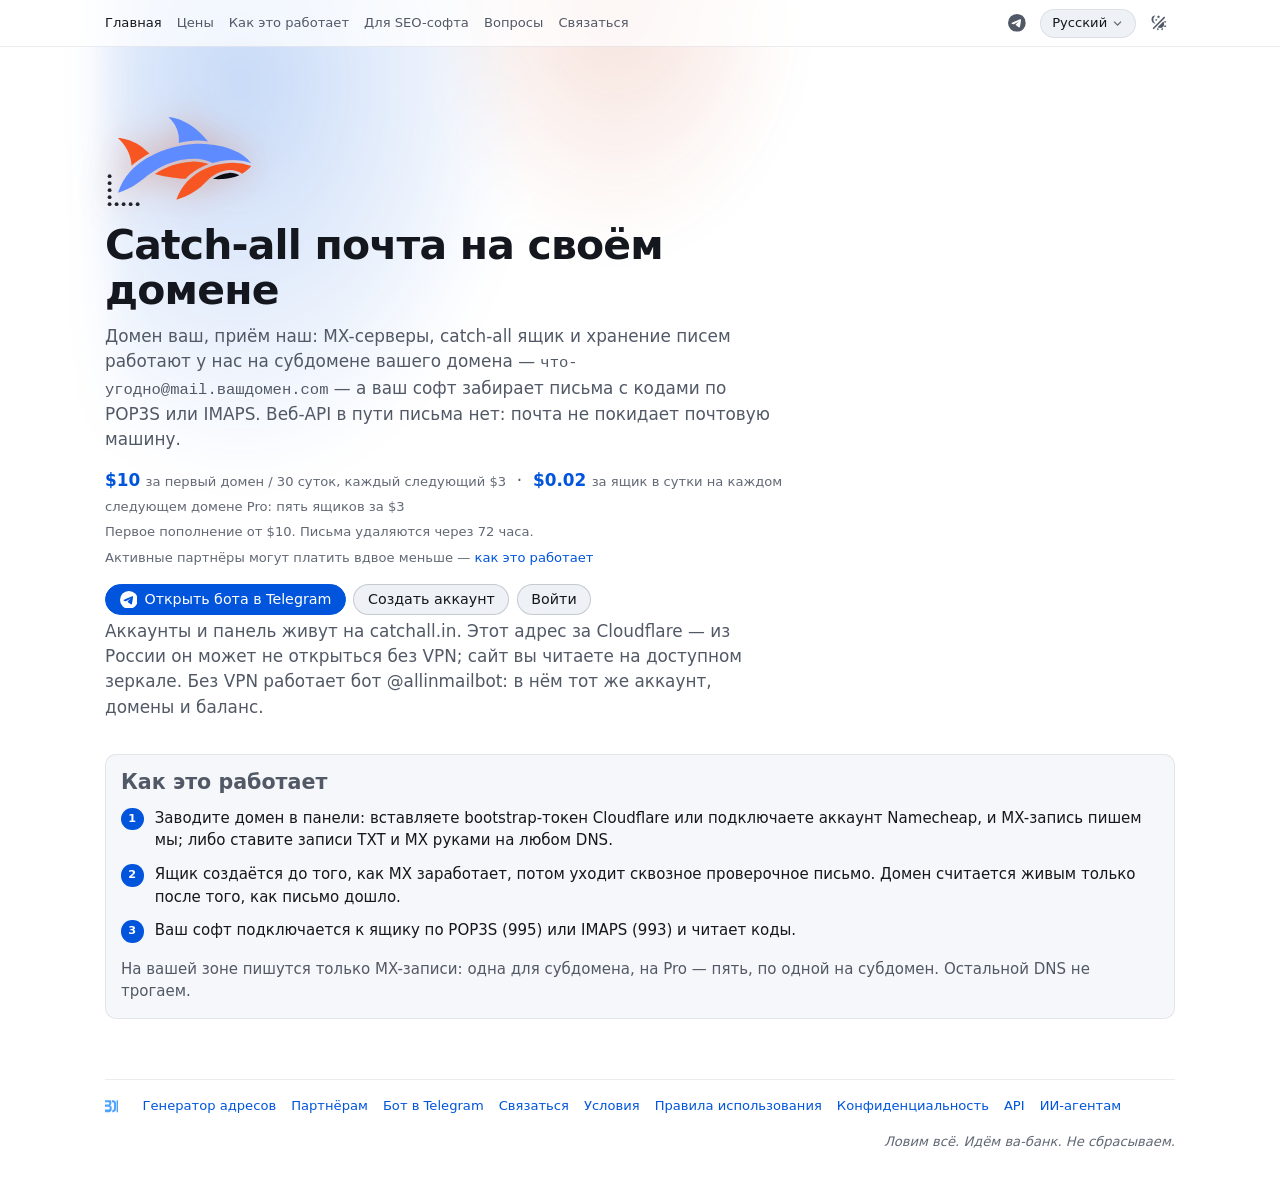
==== commit f9937801: "deploy dist-ru" ====
--- a/index.html
+++ b/index.html
@@ -4,7 +4,7 @@
   <meta charset="utf-8">
   <meta name="viewport" content="width=device-width, initial-scale=1">
   <title>Catch-all почта на своём домене для регистраций — Catchall</title>
-  <meta name="description" content="Как одноразовая почта, только на вашем домене: любой адрес на субдомене попадает в ящик, софт забирает коды по POP3S. На Pro — $0.10 за ящик в сутки.">
+  <meta name="description" content="Как одноразовая почта, только на вашем домене: любой адрес на субдомене попадает в ящик, софт забирает коды по POP3S. От $0.02 за ящик в сутки.">
   <link rel="canonical" href="https://ru.catchall.in/">
   <link rel="alternate" hreflang="x-default" href="https://catchall.in/">
   <link rel="alternate" hreflang="en" href="https://catchall.in/">
@@ -17,7 +17,7 @@
   <meta property="og:type" content="website">
   <meta property="og:url" content="https://ru.catchall.in/">
   <meta property="og:title" content="Catch-all почта на своём домене для регистраций — Catchall">
-  <meta property="og:description" content="Catch-all ящик на субдомене вашего домена, забор по POP3S/IMAPS. От $0.10 за ящик в сутки.">
+  <meta property="og:description" content="Catch-all ящик на субдомене вашего домена, забор по POP3S/IMAPS. От $0.02 за ящик в сутки.">
   <meta property="og:image" content="https://ru.catchall.in/og/ru/home.png">
   <meta property="og:image:width" content="1200">
   <meta property="og:image:height" content="630">
@@ -28,11 +28,11 @@
   <meta name="theme-color" content="#0B0D12">
   <meta http-equiv="Content-Security-Policy" content="default-src 'self'; script-src 'self' 'sha256-zYDd12iFR72ogcPaOUfgF4iAfon8//iLSy+WFwXr9v0='; style-src 'self'; img-src 'self' data:; connect-src 'self'; form-action 'none'; base-uri 'none'">
   <script>try{var t=localStorage.getItem("theme");if(t==="dark"||t==="light")document.documentElement.setAttribute("data-theme",t)}catch(e){}</script>
-  <link rel="stylesheet" href="/assets/boot-C5l4kJ3Q.css">
+  <link rel="stylesheet" href="/assets/boot-BgLsKgAj.css">
   <script type="application/ld+json">[
 {"@context":"https://schema.org","@type":"Organization","@id":"https://ru.catchall.in/#org","name":"Catchall","legalName":"301ST Ltd","url":"https://ru.catchall.in","logo":"https://ru.catchall.in/apple-touch-icon.png","address":{"@type":"PostalAddress","addressLocality":"London","addressCountry":"GB"}},
 {"@context":"https://schema.org","@type":"WebSite","@id":"https://ru.catchall.in/#site","name":"Catchall","url":"https://ru.catchall.in","inLanguage":"ru","publisher":{"@id":"https://ru.catchall.in/#org"}},
-{"@context":"https://schema.org","@type":"Product","name":"Catchall","description":"Как одноразовая почта, только на вашем домене: любой адрес на субдомене попадает в ящик, софт забирает коды по POP3S. На Pro — $0.10 за ящик в сутки.","brand":{"@id":"https://ru.catchall.in/#org"},"offers":{"@type":"Offer","price":"10.00","priceCurrency":"USD","availability":"https://schema.org/InStock","url":"https://ru.catchall.in/"}}
+{"@context":"https://schema.org","@type":"Product","name":"Catchall","description":"Как одноразовая почта, только на вашем домене: любой адрес на субдомене попадает в ящик, софт забирает коды по POP3S. От $0.02 за ящик в сутки.","brand":{"@id":"https://ru.catchall.in/#org"},"offers":{"@type":"Offer","price":"10.00","priceCurrency":"USD","availability":"https://schema.org/InStock","url":"https://ru.catchall.in/"}}
 ]</script>
 </head>
 <body>
@@ -62,7 +62,7 @@
       <span class="icon hero__mark" data-icon="brand/logo" role="img" aria-label="Catchall"></span>
       <h1>Catch-all почта на своём домене</h1>
       <p>Домен ваш, приём наш: MX-серверы, catch-all ящик и хранение писем работают у нас на субдомене вашего домена — <code>что-угодно@mail.вашдомен.com</code> — а ваш софт забирает письма с кодами по POP3S или IMAPS. Веб-API в пути письма нет: почта не покидает почтовую машину.</p>
-      <p class="price"><b>$10</b> <small>за домен / 30 суток</small> &nbsp;·&nbsp; <b>$0.10</b> <small>за ящик в сутки на Pro, пять ящиков за $15</small><br>
+      <p class="price"><b>$10</b> <small>за первый домен / 30 суток, каждый следующий $3</small> &nbsp;·&nbsp; <b>$0.02</b> <small>за ящик в сутки на каждом следующем домене Pro: пять ящиков за $3</small><br>
         <small>Первое пополнение от $10. Письма удаляются через 72 часа.</small><br>
         <small>Активные партнёры могут платить вдвое меньше — <a href="/partners/">как это работает</a></small></p>
       <div class="actions" data-cta data-open-panel="Открыть панель" data-panel-href="https://catchall.in/domains">
@@ -87,8 +87,8 @@
     </div>
 
     </main>
-<footer class="foot"><a class="foot__brand" href="https://301.st" rel="noopener" aria-label="301ST Ltd, Лондон" title="301ST Ltd, Лондон"><span class="icon" data-icon="brand/301" aria-hidden="true"></span></a><a href="/partners/">Партнёрам</a><a href="/telegram/">Бот в Telegram</a><a href="/contact/">Связаться</a><a href="/terms/">Условия</a><a href="/aup/">Правила использования</a><a href="/privacy/">Конфиденциальность</a><a href="https://catchall.in/api" hreflang="en" lang="en">API</a><a href="https://catchall.in/agents" hreflang="en" lang="en">ИИ-агентам</a><span class="foot__tag">Ловим всё. Идём ва-банк. Не сбрасываем.</span></footer>
+<footer class="foot"><a class="foot__brand" href="https://301.st" rel="noopener" aria-label="301ST Ltd, Лондон" title="301ST Ltd, Лондон"><span class="icon" data-icon="brand/301" aria-hidden="true"></span></a><a href="/catchall-generator/">Генератор адресов</a><a href="/partners/">Партнёрам</a><a href="/telegram/">Бот в Telegram</a><a href="/contact/">Связаться</a><a href="/terms/">Условия</a><a href="/aup/">Правила использования</a><a href="/privacy/">Конфиденциальность</a><a href="https://catchall.in/api" hreflang="en" lang="en">API</a><a href="https://catchall.in/agents" hreflang="en" lang="en">ИИ-агентам</a><span class="foot__tag">Ловим всё. Идём ва-банк. Не сбрасываем.</span></footer>
   </div>
-  <script type="module" src="/assets/site-Dp0JJJ3i.js"></script>
+  <script type="module" src="/assets/site-x3HGrqCl.js"></script>
 </body>
 </html>
--- a/assets/boot-BgLsKgAj.css
+++ b/assets/boot-BgLsKgAj.css
@@ -0,0 +1 @@
+:root{--lightningcss-light: ;--lightningcss-dark:initial;color-scheme:dark;--blue-900:#0a2a6b;--blue-800:#0040a8;--blue-700:#0055dc;--blue-500:#2f6fe8;--blue-400:#5e8bff;--blue-300:#82a6ff;--blue-200:#b8d1ff;--orange-900:#8f2a0a;--orange-800:#c43a0f;--orange-700:#d94a1a;--orange-500:#f48120;--orange-400:#f75622;--orange-300:#ff7a4d;--green-800:#0a6b42;--green-700:#0e7b4c;--green-400:#2ee6a6;--amber-800:#7f5200;--amber-700:#9a6200;--amber-400:#ffc24d;--red-800:#c41f40;--red-700:#d9264a;--red-400:#ff5c7a;--gray-950:#07080b;--gray-900:#0b0d12;--gray-850:#12151c;--gray-800:#181c25;--gray-700:#232834;--gray-600:#2e3441;--gray-500:#4a5160;--gray-400:#6e7580;--gray-350:#8a9099;--gray-300:#a2a8b6;--gray-200:#c9cdd6;--gray-150:#dfe2e8;--gray-100:#eef1f6;--gray-50:#f6f7fa;--white:#fff;--font-sans:system-ui, -apple-system, BlinkMacSystemFont, "Segoe UI", Roboto, sans-serif;--font-mono:ui-monospace, "Cascadia Mono", SFMono-Regular, Menlo, Consolas, monospace;--fs-xs:.75rem;--fs-sm:.875rem;--fs-md:1rem;--fs-lg:1.125rem;--fs-xl:1.375rem;--fs-2xl:1.75rem;--fs-display:clamp(2rem, 3.2vw, 3rem);--fs-body:.9375rem;--lh-body:1.5;--lh-tight:1.25;--fw-normal:400;--fw-medium:500;--fw-semibold:600;--fw-bold:700;--fs-control:clamp(.9rem, .88rem + .2vw, .95rem);--lh-control:1.25;--control-pad-y:.4em;--control-pad-x:.95em;--control-border:1px;--control-min-height:calc(1em * var(--lh-control) + 2 * var(--control-pad-y) + 2 * var(--control-border));--control-scale-sm:.88;--control-scale-lg:1.1;--r-pill:999px;--r-field:.6rem;--radius-xs:.25rem;--radius:.5rem;--radius-lg:.75rem;--radius-xl:1rem;--space-1:.25rem;--space-2:.5rem;--space-3:.75rem;--space-4:1rem;--space-5:1.5rem;--space-6:2rem;--space-7:3rem;--inline-gap:.5rem;--stack-gap:.75rem;--section-gap:var(--space-5);--border-width:1px;--transition-fast:.12s ease-out;--transition-md:.16s ease-out;--transition-slow:.24s ease-out;--z-base:1;--z-elevated:10;--z-dropdown:20;--z-header:100;--z-drawer:1000;--z-modal:2000;--z-tooltip:2200;--page-max:1100px;--content-max:760px;--page-gutter:var(--space-4);--header-height:3.5rem;--drawer-width:min(540px, 100vw);--dialog-width:min(560px, 92vw);--bg:var(--gray-900);--bg-elevated:var(--gray-850);--bg-soft:var(--gray-800);--bg-inset:var(--gray-950);--text:#e8eaf0;--text-muted:var(--gray-300);--text-subtle:var(--gray-350);--text-invert:var(--gray-900);--border-subtle:#ffffff12;--border-strong:#ffffff29;--soft-mix:14%;--primary:var(--blue-400);--primary-hover:var(--blue-300);--primary-soft:color-mix(in srgb, var(--primary) var(--soft-mix), transparent);--on-primary:var(--gray-900);--brand:var(--orange-400);--brand-hover:var(--orange-300);--brand-soft:color-mix(in srgb, var(--brand) var(--soft-mix), transparent);--on-brand:var(--gray-900);--ok:var(--green-400);--warning:var(--amber-400);--danger:var(--red-400);--info:var(--primary);--on-danger:var(--gray-900);--ok-soft:color-mix(in srgb, var(--ok) var(--soft-mix), transparent);--warning-soft:color-mix(in srgb, var(--warning) var(--soft-mix), transparent);--danger-soft:color-mix(in srgb, var(--danger) var(--soft-mix), transparent);--input-bg:color-mix(in srgb, var(--gray-950) 70%, transparent);--input-border:var(--border-strong);--input-border-focus:var(--primary);--shadow-sm:0 2px 8px #00000059;--shadow-md:0 6px 18px #00000073;--shadow-lg:0 18px 45px #000000a6;--glow-primary:0 0 0 1px color-mix(in srgb, var(--primary) 60%, transparent), 0 0 24px color-mix(in srgb, var(--primary) 35%, transparent);--glow-brand:0 0 0 1px color-mix(in srgb, var(--brand) 60%, transparent), 0 0 24px color-mix(in srgb, var(--brand) 35%, transparent);--glow-ok:0 0 12px color-mix(in srgb, var(--ok) 45%, transparent);--logo-orange:var(--orange-400);--logo-blue:var(--blue-400);--logo-ink:var(--text)}@media (prefers-color-scheme:light){:root:not([data-theme]){--lightningcss-light:initial;--lightningcss-dark: ;color-scheme:light;--bg:var(--white);--bg-elevated:var(--gray-50);--bg-soft:var(--gray-100);--bg-inset:var(--gray-150);--text:#14171d;--text-muted:#525966;--text-subtle:#626975;--text-invert:var(--white);--border-subtle:#0f172a14;--border-strong:#0f172a2e;--soft-mix:9%;--primary:var(--blue-700);--primary-hover:var(--blue-800);--on-primary:var(--white);--brand:var(--orange-800);--brand-hover:var(--orange-900);--on-brand:var(--white);--ok:var(--green-800);--warning:var(--amber-800);--danger:var(--red-800);--on-danger:var(--white);--input-bg:var(--white);--shadow-sm:0 2px 8px #00000014;--shadow-md:0 6px 18px #0000001f;--shadow-lg:0 18px 45px #00000038;--glow-primary:none;--glow-brand:none;--glow-ok:none;--logo-ink:var(--gray-900)}}:root[data-theme=light]{--lightningcss-light:initial;--lightningcss-dark: ;color-scheme:light;--bg:var(--white);--bg-elevated:var(--gray-50);--bg-soft:var(--gray-100);--bg-inset:var(--gray-150);--text:#14171d;--text-muted:#525966;--text-subtle:#626975;--text-invert:var(--white);--border-subtle:#0f172a14;--border-strong:#0f172a2e;--soft-mix:9%;--primary:var(--blue-700);--primary-hover:var(--blue-800);--on-primary:var(--white);--brand:var(--orange-800);--brand-hover:var(--orange-900);--on-brand:var(--white);--ok:var(--green-800);--warning:var(--amber-800);--danger:var(--red-800);--on-danger:var(--white);--input-bg:var(--white);--shadow-sm:0 2px 8px #00000014;--shadow-md:0 6px 18px #0000001f;--shadow-lg:0 18px 45px #00000038;--glow-primary:none;--glow-brand:none;--glow-ok:none;--logo-ink:var(--gray-900)}*,:before,:after{box-sizing:border-box}html{font-family:var(--font-sans);font-size:var(--fs-body);line-height:var(--lh-body);-webkit-text-size-adjust:100%;overflow-x:hidden}body{background:var(--bg);min-height:100dvh;color:var(--text);margin:0}a{color:var(--primary);text-decoration:none}a:hover{text-decoration:underline}h1,h2,h3,h4{margin:0 0 var(--space-3);line-height:var(--lh-tight);font-weight:var(--fw-semibold)}h1{font-size:var(--fs-2xl);letter-spacing:-.02em}h2{font-size:var(--fs-xl)}h3{font-size:var(--fs-lg)}h4{font-size:var(--fs-md)}p{margin:0 0 var(--space-3)}code,.mono{font-family:var(--font-mono);font-size:.92em}[hidden]{display:none!important}.sr-only{clip:rect(0 0 0 0);white-space:nowrap;border:0;width:1px;height:1px;margin:-1px;padding:0;position:absolute;overflow:hidden}:focus-visible{outline:2px solid var(--primary);outline-offset:2px}.container{max-width:var(--page-max);padding:var(--space-5) var(--page-gutter) var(--space-7);margin-inline:auto}.container--narrow{max-width:var(--content-max)}.page-header{justify-content:space-between;align-items:flex-start;gap:var(--space-3);margin-bottom:var(--space-4);padding-bottom:var(--space-3);border-bottom:var(--border-width) solid var(--border-subtle);display:flex}.page-header h1,.page-header h2{margin:0}.page-header__title{min-width:0}.page-header__subtitle{margin:var(--space-1) 0 0;max-width:70ch;font-size:var(--fs-sm);color:var(--text-muted)}.page-header__subtitle:empty{display:none}.page-header__actions{gap:var(--space-2);flex-wrap:wrap;flex-shrink:0;display:flex}@media (width<=768px){.page-header{flex-direction:column;align-items:stretch}.page-header__actions{align-self:flex-end}}.stack{gap:var(--stack-gap);flex-direction:column;display:flex}.cluster,.row{align-items:center;gap:var(--inline-gap);flex-wrap:wrap;display:flex}.row--between{justify-content:space-between}.actions{gap:var(--space-2);margin-top:var(--space-3);flex-wrap:wrap;display:flex}.shell{z-index:var(--z-header);background:color-mix(in srgb, var(--bg-elevated) 88%, transparent);-webkit-backdrop-filter:blur(10px);backdrop-filter:blur(10px);border-bottom:var(--border-width) solid var(--border-subtle);position:sticky;top:0}.shell__in{max-width:var(--page-max);min-height:var(--header-height);padding-inline:var(--page-gutter);align-items:center;gap:var(--space-5);margin-inline:auto;display:flex}.shell__brand{align-items:center;gap:var(--space-2);color:var(--text);font-weight:var(--fw-bold);letter-spacing:-.01em;display:inline-flex}.shell__brand:hover{text-decoration:none}.shell__brand .icon{width:3.2em;height:2em;transition:filter var(--transition-md);flex:0 0 3.2em}.shell__brand:hover .icon{filter:drop-shadow(0 0 8px color-mix(in srgb, var(--brand) 60%, transparent))}.shell__nav{gap:var(--space-1);flex:1;display:flex}.shell__nav a{padding:var(--space-1) var(--space-3);border-radius:var(--r-pill);color:var(--text-muted);font-weight:var(--fw-medium);transition:color var(--transition-fast), background var(--transition-fast), box-shadow var(--transition-fast)}.shell__nav a:hover{color:var(--text);background:var(--bg-soft);text-decoration:none}.shell__nav a[aria-current=page]{color:var(--primary);background:var(--primary-soft);box-shadow:inset 0 0 0 1px color-mix(in srgb, var(--primary) 35%, transparent)}.shell__user{align-items:center;gap:var(--space-3);color:var(--text-subtle);font-size:var(--fs-sm);display:flex}.shell__help{color:var(--text-muted)}.shell__help:hover{color:var(--text)}.shell__balance{color:inherit}.shell__balance b{color:var(--text);font-family:var(--font-mono)}.shell__balance:hover b{text-decoration:underline}.shell__balance--low b,.shell__balance small{color:var(--warning)}.shell__balance small{margin-left:var(--space-1);font-size:var(--fs-xs)}.hero{padding:var(--space-7) 0 var(--space-5);max-width:680px;position:relative}.hero:before{content:"";z-index:-1;pointer-events:none;background:radial-gradient(60% 60% at 20% 30%, color-mix(in srgb, var(--primary) 22%, transparent), transparent 70%), radial-gradient(40% 40% at 75% 20%, color-mix(in srgb, var(--brand) 16%, transparent), transparent 70%);filter:blur(20px);height:140%;position:absolute;inset:-40% 0 auto}.hero .hero__mark{width:10rem;height:6.2rem;margin-bottom:var(--space-4);filter:drop-shadow(0 0 18px color-mix(in srgb, var(--brand) 35%, transparent));flex-basis:10rem}.hero h1{font-size:var(--fs-display);line-height:1.1;font-weight:var(--fw-bold)}.hero p{font-size:var(--fs-lg);color:var(--text-muted)}.price{font-size:var(--fs-xl);margin:var(--space-4) 0}.price b{color:var(--primary);font-weight:var(--fw-bold)}.price small{color:var(--text-subtle);font-size:var(--fs-sm);font-weight:var(--fw-normal)}.table-wrap .plans__table th[scope=row]{font-weight:var(--fw-normal);color:var(--text-muted)}.table-wrap .plans__table td{text-align:center;vertical-align:middle}.table-wrap .plans__table thead th.plans__tier{text-align:center;vertical-align:bottom;text-transform:none;letter-spacing:normal;white-space:normal;font-size:var(--fs-sm)}.plans__tier .badge{margin-bottom:var(--space-2)}.plans__name,.plans__tier .price,.plans__daily{display:block}.plans__name{font-size:var(--fs-lg);font-weight:var(--fw-bold);color:var(--text)}.plans__tier .price{margin:var(--space-2) 0 0}.plans__daily b{font-size:var(--fs-lg);color:var(--text)}.plans__daily small{color:var(--text-subtle);font-size:var(--fs-sm);font-weight:var(--fw-normal)}.table-wrap .plans__table .plans__tier--best,.table-wrap .plans__table .plans__best{background:var(--primary-soft)}.plans__yes{color:var(--ok)}.plans .field__hint{margin-top:var(--space-3)}@container table (width<=560px){.plans__table,.plans__table thead,.plans__table tbody,.plans__table tfoot{display:block}.plans__table tr{grid-template-columns:1fr 1fr;display:grid}.table-wrap .plans__table th[scope=row]{text-align:center;border-bottom:0;grid-column:1/-1;padding-bottom:0}.plans__table thead th:first-child,.plans__table tfoot td:first-child{display:none}.table-wrap .plans__table thead th.plans__tier{flex-direction:column;justify-content:flex-end;align-items:center;display:flex}}.gen__grid{gap:var(--space-5);display:grid}@media (width>=900px){.gen__grid{grid-template-columns:minmax(0,1fr) minmax(0,1fr)}}.gen__input,.gen__output{min-width:0}.gen__output{flex-direction:column;display:flex}.gen__bar{margin-bottom:var(--space-2)}.gen__bar .field__label{margin:0}.gen__output .field{flex:1;margin-bottom:0;display:flex}.gen__output .gen__out{white-space:pre;flex:1;min-height:22rem;overflow:auto}.gen__vars-head{margin-bottom:var(--space-2)}.gen__vars-head .field__label{margin:0}.gen__mode{gap:var(--space-1);display:inline-flex}.gen__mode .btn[aria-pressed=true]{border-color:var(--primary);background:var(--primary-soft);color:var(--primary)}.gen__rows{gap:var(--space-2);margin-bottom:var(--space-2);flex-direction:column;display:flex}.gen__row{gap:var(--space-2);grid-template-columns:5.5rem minmax(0,7rem) minmax(0,1fr) auto;grid-template-areas:"dir name value del";align-items:center;display:grid}.gen__dir{grid-area:dir}.gen__name{grid-area:name}.gen__value{grid-area:value}.gen__del{grid-area:del}.gen__vars .gen__row .gen__name,.gen__vars .gen__row .gen__value{font-family:var(--font-mono);font-size:var(--fs-sm)}@media (width<=520px){.gen__row{grid-template-columns:5.5rem minmax(0,1fr) auto;grid-template-areas:"dir name del""value value value"}}.gen__vars textarea{margin-bottom:var(--space-2)}.gen__opts{align-items:flex-end;gap:var(--space-4);flex-wrap:wrap;display:flex}.gen__count{width:9rem}.gen__check{margin-bottom:var(--space-4);padding-block:var(--control-pad-y);font-size:var(--fs-control);cursor:pointer;align-items:center;gap:.5em;display:inline-flex}.gen__check input{accent-color:var(--primary);margin:0}.landing{gap:var(--space-5);align-items:start;display:grid}.how .step-list+p{margin-top:var(--space-4)}.how p:last-child{margin-bottom:0}.foot{margin-top:var(--space-7);padding-top:var(--space-4);border-top:var(--border-width) solid var(--border-subtle);color:var(--text-subtle);font-size:var(--fs-sm);align-items:center;gap:var(--space-4);flex-wrap:wrap;display:flex}.foot__brand{display:inline-flex}.foot__brand .icon{width:1.5rem;height:1.5rem}.foot__tag{margin-left:auto;font-style:italic}@media (width>=769px){.landing--auth{grid-template-columns:minmax(0,400px) minmax(0,1fr)}}@media (width<=768px){.shell__in{gap:var(--space-2) var(--space-4);padding-block:var(--space-2);flex-wrap:wrap}.shell__nav{scrollbar-width:none;flex-basis:100%;order:3;min-width:0;overflow-x:auto}.shell__nav a{white-space:nowrap;flex-shrink:0}.container{padding-top:var(--space-4)}.hero{padding-top:var(--space-5)}}@media (prefers-reduced-motion:reduce){:root{--transition-fast:0s;--transition-md:0s;--transition-slow:0s}}.site-header{z-index:var(--z-header);background:var(--bg);border-bottom:var(--border-width) solid var(--border-subtle);position:sticky;top:0}@supports ((-webkit-backdrop-filter:blur(1px)) or (backdrop-filter:blur(1px))) and (background:color-mix(in srgb, red 50%, transparent)){.site-header{background:color-mix(in srgb, var(--bg) 72%, transparent);-webkit-backdrop-filter:blur(14px)saturate(150%)}}.site-header__inner{align-items:center;gap:var(--space-4);max-width:var(--page-max);padding:var(--space-2) var(--page-gutter);margin-inline:auto;display:flex}.brand{flex-shrink:0;align-items:center;display:inline-flex}.brand .icon{width:2.2em;height:2.2em;transition:filter var(--transition-md);flex-basis:2.2em}.site-header .burger-button{display:none}.primary-nav{gap:var(--space-4);font-size:var(--fs-sm);display:flex}.primary-nav a{color:var(--text-muted)}.primary-nav a:hover,.primary-nav a[aria-current=page]{color:var(--text)}.header-actions{align-items:center;gap:var(--space-2);margin-left:auto;display:flex}@media (width<=899px){.site-header .burger-button{display:inline-flex}.primary-nav{display:none}body.mobile-menu-open .primary-nav{z-index:var(--z-dropdown);padding:var(--space-2);background:var(--bg-elevated);border:var(--border-width) solid var(--border-subtle);border-radius:var(--radius);box-shadow:var(--shadow-md);flex-direction:column;gap:0;display:flex;position:absolute;top:100%;left:0;right:0}body.mobile-menu-open .primary-nav a{padding:var(--space-2) var(--space-3);border-radius:var(--radius-xs)}body.mobile-menu-open .primary-nav a:hover{background:var(--bg-soft)}}@media (scripting:none){.site-header .burger-button,[data-theme-toggle]{display:none}.primary-nav{flex-wrap:wrap;display:flex}}.icon{vertical-align:-.15em;flex:0 0 1em;width:1em;height:1em;display:inline-flex}.icon svg{fill:currentColor;width:100%;height:100%}.icon--sm{flex-basis:.85em;width:.85em;height:.85em}.btn-icon>svg{fill:currentColor;width:1.25em;height:1.25em}.btn .icon,.btn-icon .icon{vertical-align:0;flex-basis:1.25em;width:1.25em;height:1.25em}.btn,.btn-icon,.chip,.field input:not([type=radio],[type=checkbox]),.field textarea,.field select{font:inherit;font-size:var(--fs-control);line-height:var(--lh-control);min-height:var(--control-min-height);border:var(--control-border) solid transparent}.btn{padding:var(--control-pad-y) var(--control-pad-x);border-radius:var(--r-pill);border-color:var(--border-strong);background:var(--bg-soft);color:var(--text);font-weight:var(--fw-medium);white-space:nowrap;cursor:pointer;transition:background var(--transition-fast), border-color var(--transition-fast), box-shadow var(--transition-md), color var(--transition-fast);justify-content:center;align-items:center;gap:.5em;display:inline-flex}.btn:hover{border-color:var(--text-subtle);text-decoration:none}.btn:disabled{opacity:.55;cursor:default}.btn:focus-visible{box-shadow:var(--glow-primary,0 0 0 2px var(--primary));outline:none}.btn--primary{background:var(--primary);border-color:var(--primary);color:var(--on-primary)}.btn--primary:hover{background:var(--primary-hover);border-color:var(--primary-hover);box-shadow:var(--glow-primary)}.btn--ghost{border-color:var(--border-strong);background:0 0}.btn--danger{border-color:color-mix(in srgb, var(--danger) 45%, transparent);color:var(--danger);background:0 0}.btn--danger:hover{background:var(--danger-soft);border-color:var(--danger)}.btn--cf{background:var(--brand);border-color:var(--brand);color:var(--on-brand)}.btn--cf:hover{background:var(--brand-hover);border-color:var(--brand-hover)}.btn--sm{font-size:calc(var(--fs-control) * var(--control-scale-sm))}.btn--lg{font-size:calc(var(--fs-control) * var(--control-scale-lg));padding-inline:calc(var(--control-pad-x) * 1.3)}.btn--link{color:var(--primary);padding-inline:var(--space-1);background:0 0;border-color:#0000;min-height:0}.btn--link:hover{text-decoration:underline}.btn-icon{width:var(--control-min-height);height:var(--control-min-height);border-radius:var(--r-pill);color:var(--text-muted);cursor:pointer;transition:background var(--transition-fast), color var(--transition-fast);background:0 0;border-color:#0000;justify-content:center;align-items:center;padding:0;display:inline-flex}.btn-icon:hover{background:var(--bg-soft);color:var(--text)}.btn-icon--sm{vertical-align:middle;width:calc(1em + .75rem);height:calc(1em + .75rem)}.btn-icon--danger:hover{color:var(--danger);background:var(--danger-soft)}.btn-icon:focus-visible{box-shadow:var(--glow-primary,0 0 0 2px var(--primary));outline:none}.btn.is-copied,.btn-icon.is-copied{color:var(--ok);border-color:color-mix(in srgb, var(--ok) 48%, transparent);background:var(--ok-soft)}.field{margin-bottom:var(--space-4)}.field>label,.field__label{margin-bottom:var(--space-1);font-size:var(--fs-sm);color:var(--text-muted);display:block}.field input:not([type=radio],[type=checkbox]),.field textarea,.field select{width:100%;padding:var(--control-pad-y) var(--control-pad-x);border-radius:var(--r-field);border-color:var(--input-border);background:var(--input-bg);color:var(--text);transition:border-color var(--transition-fast), box-shadow var(--transition-fast)}.field input:focus-visible,.field textarea:focus-visible,.field select:focus-visible{border-color:var(--input-border-focus);box-shadow:0 0 0 3px var(--primary-soft);outline:none}.field textarea{min-height:4.5em;font-family:var(--font-mono);font-size:var(--fs-sm);resize:vertical}.field[data-status=error] input,.field[data-status=error] textarea{border-color:var(--danger);box-shadow:0 0 0 3px var(--danger-soft)}.field__combo{align-items:center;gap:var(--space-1);display:flex}.field__combo>input:first-child{min-width:calc(7ch + 2 * var(--control-pad-x));flex:1 1 0}.field__combo>input:last-child{flex:4 1 0;min-width:0}.field__combo-dot{color:var(--text-muted);font-size:var(--fs-control)}.field__hint{margin-top:var(--space-1);font-size:var(--fs-xs);color:var(--text-subtle)}.field__hint--ok{color:var(--ok)}.field__hint--err{color:var(--danger)}::placeholder{color:var(--text-subtle);opacity:1}.radios{gap:var(--space-2);flex-wrap:wrap;display:flex}.radios label{padding:var(--control-pad-y) var(--control-pad-x);border-radius:var(--r-pill);border:var(--control-border) solid var(--border-strong);color:var(--text);font-size:var(--fs-control);cursor:pointer;transition:border-color var(--transition-fast), background var(--transition-fast);align-items:center;gap:.5em;margin:0;display:inline-flex}.radios label:hover{border-color:var(--text-subtle)}.radios label:has(input:checked){border-color:var(--primary);background:var(--primary-soft);color:var(--primary)}.radios input{accent-color:var(--primary);margin:0}.radios label:has(input:disabled){color:var(--text-subtle);cursor:not-allowed;border-style:dashed}.card{--card-pad:var(--space-4);background:var(--bg-elevated);border:var(--border-width) solid var(--border-subtle);border-radius:var(--radius-lg);padding:var(--card-pad);margin-bottom:var(--space-4)}.card--muted{color:var(--text-muted)}.card--soft{background:var(--bg-soft)}.card--accent{border-color:var(--primary)}.card--form{max-width:34rem}.card__header{align-items:center;gap:var(--space-2);margin-bottom:var(--space-3);flex-wrap:wrap;display:flex}.card__header:not(:has(>:not([hidden],.sr-only))){margin-bottom:0}.card>h2:first-child,.card>h3:first-child,.card>.row:first-child h2{margin-top:0}.card-grid{gap:var(--space-4);grid-template-columns:repeat(auto-fit,minmax(260px,1fr));display:grid}.badge{border-radius:var(--r-pill);border:var(--border-width) solid transparent;font-size:var(--fs-xs);font-weight:var(--fw-medium);white-space:nowrap;color:var(--text-muted);background:var(--bg-soft);align-items:center;gap:.35em;padding:.1em .65em;display:inline-flex}.badge--ok{color:var(--ok);background:var(--ok-soft)}.badge--wait{color:var(--text-muted);border-color:var(--border-strong);background:0 0}.badge--act{color:var(--warning);background:var(--warning-soft)}.badge--err{color:var(--danger);background:var(--danger-soft)}.badge--muted{color:var(--text-subtle);border-color:var(--border-subtle);background:0 0}.badge--cf{color:var(--brand);background:var(--brand-soft)}.badge--live{color:var(--ok);background:var(--ok-soft);box-shadow:var(--glow-ok)}.badge--live:before{content:"";background:currentColor;border-radius:50%;width:.5em;height:.5em}.banner{gap:var(--space-2);padding:var(--space-3) var(--space-4);margin-bottom:var(--space-3);border-radius:var(--radius);border:var(--border-width) solid var(--border-subtle);background:var(--bg-elevated);border-left-width:3px;align-items:flex-start;display:flex}.banner--info{border-left-color:var(--primary)}.banner--warn{border-left-color:var(--warning);background:var(--warning-soft)}.banner--err{border-left-color:var(--danger);background:var(--danger-soft)}.msg{min-height:1.4em;margin-top:var(--space-2);font-size:var(--fs-sm);color:var(--text-muted)}.msg--err{color:var(--danger)}.msg--ok{color:var(--ok)}.record{margin:var(--space-2) 0;padding:var(--space-3) var(--space-4);border-radius:var(--radius);border:var(--border-width) solid var(--border-subtle);background:var(--bg-inset)}.record>b{margin-bottom:var(--space-1);font-size:var(--fs-sm);color:var(--text-muted);display:block}.record__row{gap:var(--space-2);padding:var(--space-1) 0;grid-template-columns:5.5rem 1fr auto;align-items:center;display:grid}.record__row>:only-child{grid-column:1/-1}.record__row>span:first-child{font-size:var(--fs-xs);color:var(--text-subtle)}.record__row code{word-break:break-all;color:var(--text)}.record__row>.badge{justify-self:start}.qr{width:13rem;max-width:100%;margin:var(--space-4) auto;padding:var(--space-3);border-radius:var(--radius);background:#fff}.qr svg{width:100%;height:auto;display:block}dialog{width:var(--dialog-width);padding:var(--space-5);border:var(--border-width) solid var(--border-strong);border-radius:var(--radius-xl);background:var(--bg-elevated);color:var(--text);box-shadow:var(--shadow-lg)}dialog::backdrop{background:color-mix(in srgb, var(--gray-950) 65%, transparent);-webkit-backdrop-filter:blur(2px);backdrop-filter:blur(2px)}dialog h2{margin-bottom:var(--space-4)}.drawer{width:var(--drawer-width);border-width:0 0 0 var(--border-width);overscroll-behavior:contain;max-width:none;height:100dvh;max-height:none;animation:drawer-in var(--transition-slow);border-radius:0;margin:0;position:fixed;inset:0 0 0 auto;overflow-y:auto}.drawer:has(>.drawer__head){padding-top:0}.drawer__head{z-index:var(--z-elevated);align-items:center;gap:var(--space-2);margin:0 calc(-1 * var(--space-5)) var(--space-4);padding:var(--space-3) var(--space-5);background:var(--bg-elevated);border-bottom:var(--border-width) solid var(--border-subtle);display:flex;position:sticky;top:0}.drawer__activity{left:0;right:0;bottom:calc(-1 * var(--border-width));opacity:0;pointer-events:none;background:color-mix(in srgb, var(--primary) 30%, transparent);height:3px;transition:opacity var(--transition-md);position:absolute;overflow:hidden}.drawer__activity[data-activity=cf],.drawer__activity[data-activity=ours]{opacity:1}.drawer__activity[data-activity=cf]{background:color-mix(in srgb, var(--brand) 30%, transparent)}.drawer__activity:before{content:"";color:var(--primary);background:linear-gradient(90deg,#0000 0%,currentColor 50%,#0000 100%);position:absolute;inset:0;transform:translate(-100%)}.drawer__activity[data-activity=cf]:before{color:var(--brand)}.drawer__activity[data-activity=cf]:before,.drawer__activity[data-activity=ours]:before{animation:1.5s ease-in-out infinite activity-shimmer}@keyframes activity-shimmer{0%{transform:translate(-100%)}to{transform:translate(100%)}}@media (prefers-reduced-motion:reduce){.drawer__activity[data-activity=ours]{background:var(--primary)}.drawer__activity[data-activity=cf]{background:var(--brand)}.drawer__activity[data-activity=cf]:before,.drawer__activity[data-activity=ours]:before{animation:none}}.drawer__head h2{overflow-wrap:anywhere;flex:1;min-width:0;margin-bottom:0}.drawer__head .btn-icon{flex-shrink:0}@keyframes drawer-in{0%{transform:translate(100%)}}body:has(dialog[open]){overflow:hidden}.steps{margin:var(--space-3) 0;gap:var(--space-1);flex-wrap:wrap;padding:0;list-style:none;display:flex}.steps li{border-radius:var(--radius-xs);font-size:var(--fs-xs);color:var(--text-subtle);background:var(--bg-soft);padding:.1em .6em}.steps li.is-done{color:var(--ok);background:var(--ok-soft)}.steps li.is-now{color:var(--on-primary);background:var(--primary)}.help{margin:var(--space-2) 0 var(--space-3);font-size:var(--fs-sm)}.help>summary{cursor:pointer;color:var(--primary)}.help[open]>summary{margin-bottom:var(--space-3)}.help .record{margin:var(--space-2) 0}.step-list{gap:var(--space-3);flex-direction:column;margin:0;padding:0;list-style:none;display:flex}.step-item{gap:var(--space-3);align-items:flex-start;display:flex}.step-number{background:var(--primary);width:1.5rem;height:1.5rem;color:var(--on-primary);font-weight:var(--fw-bold);font-size:var(--fs-xs);border-radius:50%;flex-shrink:0;justify-content:center;align-items:center;margin-top:.1em;display:inline-flex}.step-text{color:var(--text)}.fieldset-group{min-width:0;margin:var(--space-4) 0 0;padding:var(--space-2) var(--space-4) var(--space-4);border:var(--border-width) solid var(--border-subtle);border-radius:var(--radius)}.fieldset-group>legend{padding:0 var(--space-2);margin-left:calc(var(--space-2) * -1);font-size:var(--fs-md);font-weight:var(--fw-semibold)}.fieldset-group>.kv{margin-top:0}.fieldset-group>:last-child:not(.field){margin-bottom:0}.fieldset-group:has(.field){padding-bottom:0}.fieldset-group>.msg:empty{min-height:0;margin:0}.kv{align-items:baseline;gap:var(--space-1) var(--space-4);margin:var(--space-4) 0 0;font-size:var(--fs-sm);grid-template-columns:max-content 1fr;display:grid}.kv dt{color:var(--text-subtle)}.kv dd{word-break:break-all;margin:0}.stat{margin-right:var(--space-5);display:inline-block}.stat b{font-size:var(--fs-2xl);font-family:var(--font-mono);color:var(--primary);display:block}.stat span{font-size:var(--fs-xs);color:var(--text-subtle)}.empty{padding:var(--space-6);text-align:center;color:var(--text-subtle)}.empty__icon{margin:0 auto var(--space-2);color:var(--text-subtle);font-size:1.75rem;display:block}.empty__title{font-weight:var(--fw-medium);color:var(--text);margin:0}.empty__text{margin:var(--space-1) 0 0}.empty .btn{margin-top:var(--space-3)}.empty--error .empty__icon,.empty--error .empty__title{color:var(--danger)}.auth{max-width:400px}.auth__tabs{gap:var(--space-1);margin-bottom:var(--space-4);display:flex}.auth__tabs a{padding:var(--space-1) var(--space-3);border-radius:var(--r-pill);color:var(--text-muted)}.auth__tabs a:hover{color:var(--text);text-decoration:none}.auth__tabs a[aria-selected=true]{color:var(--primary);background:var(--primary-soft)}.hp{width:1px;height:1px;position:absolute;top:auto;left:-10000px;overflow:hidden}.turnstile:empty{display:none}.turnstile{margin-block:var(--space-2,.5rem)}.faq{gap:var(--space-5);flex-direction:column;display:flex}.faq__item h2{font-size:var(--fs-lg);margin-bottom:var(--space-2)}.faq__item p{color:var(--text-muted);margin:0}.faq__item .faq__links{margin-top:var(--space-2)}.btn-chip{align-items:center;gap:var(--space-1);padding:var(--space-1) var(--space-3);border:var(--border-width) solid var(--border-subtle);border-radius:var(--r-pill);background:var(--bg-soft);color:var(--text);font:inherit;font-size:var(--fs-sm);cursor:pointer;transition:border-color var(--transition-fast);display:inline-flex}.btn-chip:hover{border-color:var(--border-strong)}.btn-chip__label{white-space:nowrap}.btn-chip__chevron{width:1em;height:1em;color:var(--text-subtle);transition:transform var(--transition-fast);flex-basis:1em}.dropdown__trigger[aria-expanded=true] .btn-chip__chevron{transform:rotate(180deg)}.dropdown{position:relative}.dropdown__menu{top:calc(100% + var(--space-1));z-index:var(--z-dropdown);min-width:100%;padding:var(--space-1);background:var(--bg-elevated);border:var(--border-width) solid var(--border-subtle);border-radius:var(--radius);box-shadow:var(--shadow-md);display:none;position:absolute;right:0}.dropdown--open .dropdown__menu{display:block}@media (scripting:none){.dropdown__trigger{display:none}.dropdown__menu{gap:var(--space-2);min-width:0;box-shadow:none;background:0 0;border:0;flex-wrap:wrap;padding:0;display:flex;position:static}}.lang-switcher .dropdown__menu{max-height:60vh;overflow-y:auto}.lang-switcher__item{padding:var(--space-1) var(--space-3);border-radius:var(--radius-xs);color:var(--text-muted);white-space:nowrap;display:block}.lang-switcher__item:hover{background:var(--bg-soft);color:var(--text);text-decoration:none}.lang-switcher__item.is-active{color:var(--text);font-weight:var(--fw-bold)}.pagination{justify-content:space-between;align-items:center;gap:var(--inline-gap);margin-top:var(--space-3);display:flex}.pagination__info{font-size:var(--fs-sm);color:var(--text-muted)}.pagination__controls{gap:var(--inline-gap);display:flex}@media (width<=768px){.pagination{flex-direction:column;align-items:stretch}.pagination__controls{justify-content:center}}.table-search{max-width:28rem;padding:var(--control-pad-y) var(--control-pad-x);min-height:var(--control-min-height);font-size:var(--fs-control);line-height:var(--lh-control);border:var(--control-border) solid var(--input-border);border-radius:var(--r-field);background:var(--input-bg);color:var(--text-muted);transition:border-color var(--transition-fast), box-shadow var(--transition-fast);flex:16rem;align-items:center;gap:.5em;display:flex}.table-search:focus-within{border-color:var(--input-border-focus);box-shadow:0 0 0 3px var(--primary-soft)}.table-search__input{min-width:0;font:inherit;color:var(--text);appearance:none;background:0 0;border:0;outline:none;flex:auto;padding:0}.table-search__input::placeholder{color:var(--text-muted)}@supports (-webkit-touch-callout:none){.table-search__input{font-size:1rem}}.table-search__clear{width:1.5em;height:1.5em;color:var(--text-muted);cursor:pointer;background:0 0;border:0;border-radius:50%;flex:0 0 1.5em;justify-content:center;align-items:center;padding:0;display:none}.table-search__clear:hover{color:var(--text)}.table-search--active .table-search__clear{display:inline-flex}.table-wrap{padding:0;overflow-x:auto;container:table/inline-size}.table__cell-narrow{display:none}@container table (width<=690px){th[data-priority=low],td[data-priority=low]{display:none}}@container table (width<=600px){th[data-priority=medium],td[data-priority=medium]{display:none}}@container table (width<=480px){th[data-priority=high],td[data-priority=high]{display:none}.table__cell-narrow{display:block}}.table--nowrap td{white-space:nowrap}.table-wrap table,.table{border-collapse:collapse;width:100%;font-size:var(--fs-sm)}.table-wrap th,.table-wrap td,.table th,.table td{padding:var(--space-2) var(--space-3);text-align:left;vertical-align:top;border-bottom:var(--border-width) solid var(--border-subtle)}.table-wrap thead th,.table thead th{font-size:var(--fs-xs);font-weight:var(--fw-medium);text-transform:uppercase;letter-spacing:.04em;color:var(--text-subtle);background:var(--bg-soft);white-space:nowrap}.table-wrap tbody tr:last-child td,.table tbody tr:last-child td{border-bottom:0}.table-wrap thead th:first-child{border-top-left-radius:var(--radius-lg)}.table-wrap thead th:last-child{border-top-right-radius:var(--radius-lg)}tr[data-row]{cursor:pointer;transition:background var(--transition-fast)}tr[data-row]:hover td{background:var(--bg-soft)}tr[data-row]:focus-visible{box-shadow:inset 0 0 0 2px var(--primary);outline:none}.table__link{color:inherit;text-decoration:none}.table__link:hover,.table__link:focus-visible{text-decoration:underline}.table__row--muted td{color:var(--text-subtle)}.table__cell--alert{color:var(--warning);font-weight:var(--fw-semibold)}.table__cell-actions{text-align:right;white-space:nowrap}.table__cell-actions .btn,.table__cell-actions .btn-icon{vertical-align:middle}.th-sort{font:inherit;letter-spacing:inherit;text-transform:inherit;color:inherit;cursor:pointer;white-space:nowrap;background:0 0;border:0;align-items:center;gap:.35em;padding:0;display:inline-flex}.th-sort:hover,th[aria-sort] .th-sort{color:var(--primary)}.th-sort .icon{opacity:.45}th[aria-sort] .th-sort .icon{opacity:1}.provider{align-items:center;gap:.5em;display:inline-flex}.provider__logo{flex-basis:1.25em;width:1.25em;height:1.25em}.chart-host{color:var(--text)}.chart-host svg{width:100%;height:auto;display:block}.chart-host .chart-tick{stroke:var(--bg-elevated)}.chart-grid{gap:var(--space-4);margin-bottom:var(--space-4);grid-template-columns:repeat(auto-fit,minmax(min(100%,22rem),1fr));display:grid}.chart-grid:not(:has(>:not([hidden]))){display:none}.chart-gap{margin-top:var(--space-4)}.chart-gap-bottom{margin-bottom:var(--space-4)}.drawer-spark{gap:var(--space-1);margin-bottom:var(--space-3);display:grid}.table-wrap td.empty{padding:var(--space-6);text-align:center}
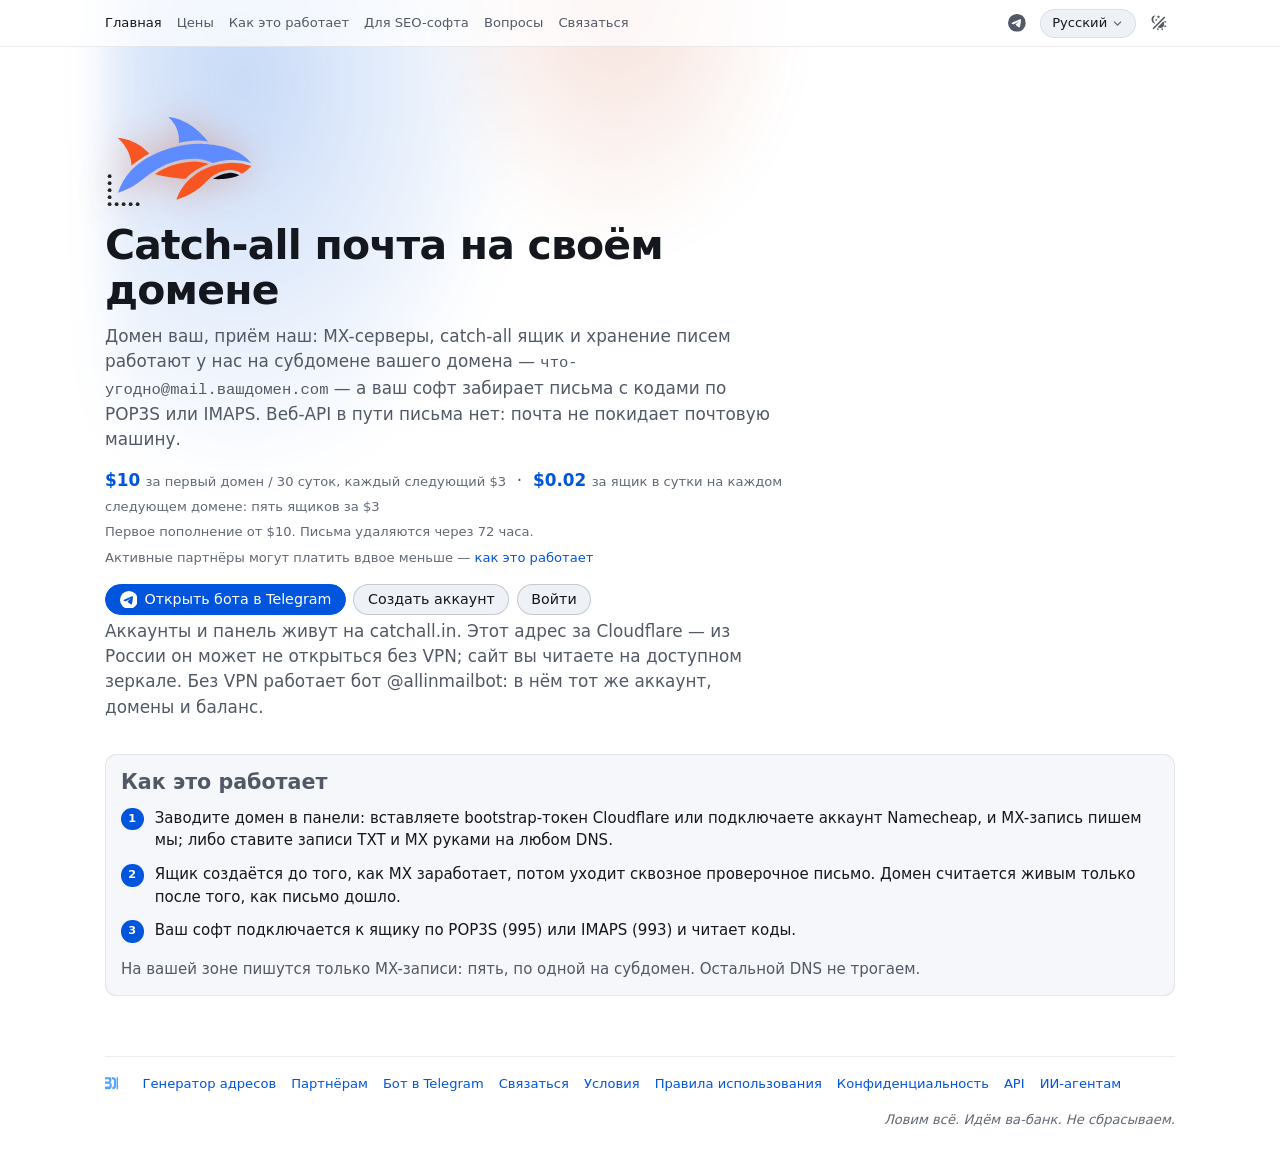
==== commit 73fa441a: "deploy dist-ru" ====
--- a/index.html
+++ b/index.html
@@ -12,6 +12,7 @@
   <link rel="alternate" hreflang="es" href="https://catchall.in/es">
   <link rel="alternate" hreflang="pt-BR" href="https://catchall.in/pt">
   <link rel="alternate" hreflang="tr" href="https://catchall.in/tr">
+  <link rel="alternate" hreflang="sr-Latn" href="https://catchall.in/sr">
   <meta property="og:site_name" content="Catchall">
   <meta property="og:locale" content="ru_RU">
   <meta property="og:type" content="website">
@@ -28,7 +29,7 @@
   <meta name="theme-color" content="#0B0D12">
   <meta http-equiv="Content-Security-Policy" content="default-src 'self'; script-src 'self' 'sha256-zYDd12iFR72ogcPaOUfgF4iAfon8//iLSy+WFwXr9v0='; style-src 'self'; img-src 'self' data:; connect-src 'self'; form-action 'none'; base-uri 'none'">
   <script>try{var t=localStorage.getItem("theme");if(t==="dark"||t==="light")document.documentElement.setAttribute("data-theme",t)}catch(e){}</script>
-  <link rel="stylesheet" href="/assets/boot-BgLsKgAj.css">
+  <link rel="stylesheet" href="/assets/boot-CYarIK4i.css">
   <script type="application/ld+json">[
 {"@context":"https://schema.org","@type":"Organization","@id":"https://ru.catchall.in/#org","name":"Catchall","legalName":"301ST Ltd","url":"https://ru.catchall.in","logo":"https://ru.catchall.in/apple-touch-icon.png","address":{"@type":"PostalAddress","addressLocality":"London","addressCountry":"GB"}},
 {"@context":"https://schema.org","@type":"WebSite","@id":"https://ru.catchall.in/#site","name":"Catchall","url":"https://ru.catchall.in","inLanguage":"ru","publisher":{"@id":"https://ru.catchall.in/#org"}},
@@ -49,7 +50,7 @@
             <span class="btn-chip__label" lang="ru">Русский</span>
             <span class="btn-chip__chevron icon" data-icon="mono/chevron-down"></span>
           </button>
-          <div class="dropdown__menu"><a class="lang-switcher__item" href="https://catchall.in/" hreflang="en" lang="en">English</a><a class="lang-switcher__item is-active" href="/" hreflang="ru" lang="ru" aria-current="true">Русский</a><a class="lang-switcher__item" href="https://catchall.in/es" hreflang="es" lang="es">Español</a><a class="lang-switcher__item" href="https://catchall.in/pt" hreflang="pt-BR" lang="pt-BR">Português</a><a class="lang-switcher__item" href="https://catchall.in/tr" hreflang="tr" lang="tr">Türkçe</a></div>
+          <div class="dropdown__menu"><a class="lang-switcher__item" href="https://catchall.in/" hreflang="en" lang="en">English</a><a class="lang-switcher__item is-active" href="/" hreflang="ru" lang="ru" aria-current="true">Русский</a><a class="lang-switcher__item" href="https://catchall.in/es" hreflang="es" lang="es">Español</a><a class="lang-switcher__item" href="https://catchall.in/pt" hreflang="pt-BR" lang="pt-BR">Português</a><a class="lang-switcher__item" href="https://catchall.in/tr" hreflang="tr" lang="tr">Türkçe</a><a class="lang-switcher__item" href="https://catchall.in/sr" hreflang="sr-Latn" lang="sr-Latn">Srpski</a></div>
         </div>
           <button type="button" class="btn-icon" data-theme-toggle data-icon="mono/sun" data-label-light="Переключить на светлую тему" data-label-dark="Переключить на тёмную тему" aria-label="Переключить на тёмную тему"></button>
         </div>
@@ -62,7 +63,7 @@
       <span class="icon hero__mark" data-icon="brand/logo" role="img" aria-label="Catchall"></span>
       <h1>Catch-all почта на своём домене</h1>
       <p>Домен ваш, приём наш: MX-серверы, catch-all ящик и хранение писем работают у нас на субдомене вашего домена — <code>что-угодно@mail.вашдомен.com</code> — а ваш софт забирает письма с кодами по POP3S или IMAPS. Веб-API в пути письма нет: почта не покидает почтовую машину.</p>
-      <p class="price"><b>$10</b> <small>за первый домен / 30 суток, каждый следующий $3</small> &nbsp;·&nbsp; <b>$0.02</b> <small>за ящик в сутки на каждом следующем домене Pro: пять ящиков за $3</small><br>
+      <p class="price"><b>$10</b> <small>за первый домен / 30 суток, каждый следующий $3</small> &nbsp;·&nbsp; <b>$0.02</b> <small>за ящик в сутки на каждом следующем домене: пять ящиков за $3</small><br>
         <small>Первое пополнение от $10. Письма удаляются через 72 часа.</small><br>
         <small>Активные партнёры могут платить вдвое меньше — <a href="/partners/">как это работает</a></small></p>
       <div class="actions" data-cta data-open-panel="Открыть панель" data-panel-href="https://catchall.in/domains">
@@ -82,13 +83,13 @@
         <li class="step-item"><span class="step-number">2</span><span class="step-text">Ящик создаётся до того, как MX заработает, потом уходит сквозное проверочное письмо. Домен считается живым только после того, как письмо дошло.</span></li>
         <li class="step-item"><span class="step-number">3</span><span class="step-text">Ваш софт подключается к ящику по POP3S (995) или IMAPS (993) и читает коды.</span></li>
       </ol>
-      <p>На вашей зоне пишутся только MX-записи: одна для субдомена, на Pro — пять, по одной на субдомен. Остальной DNS не трогаем.</p>
+      <p>На вашей зоне пишутся только MX-записи: пять, по одной на субдомен. Остальной DNS не трогаем.</p>
     </section>
     </div>
 
     </main>
 <footer class="foot"><a class="foot__brand" href="https://301.st" rel="noopener" aria-label="301ST Ltd, Лондон" title="301ST Ltd, Лондон"><span class="icon" data-icon="brand/301" aria-hidden="true"></span></a><a href="/catchall-generator/">Генератор адресов</a><a href="/partners/">Партнёрам</a><a href="/telegram/">Бот в Telegram</a><a href="/contact/">Связаться</a><a href="/terms/">Условия</a><a href="/aup/">Правила использования</a><a href="/privacy/">Конфиденциальность</a><a href="https://catchall.in/api" hreflang="en" lang="en">API</a><a href="https://catchall.in/agents" hreflang="en" lang="en">ИИ-агентам</a><span class="foot__tag">Ловим всё. Идём ва-банк. Не сбрасываем.</span></footer>
   </div>
-  <script type="module" src="/assets/site-x3HGrqCl.js"></script>
+  <script type="module" src="/assets/site-DCzYrq2o.js"></script>
 </body>
 </html>
--- a/assets/boot-CYarIK4i.css
+++ b/assets/boot-CYarIK4i.css
@@ -0,0 +1 @@
+:root{--lightningcss-light: ;--lightningcss-dark:initial;color-scheme:dark;--blue-900:#0a2a6b;--blue-800:#0040a8;--blue-700:#0055dc;--blue-500:#2f6fe8;--blue-400:#5e8bff;--blue-300:#82a6ff;--blue-200:#b8d1ff;--orange-900:#8f2a0a;--orange-800:#c43a0f;--orange-700:#d94a1a;--orange-500:#f48120;--orange-400:#f75622;--orange-300:#ff7a4d;--green-800:#0a6b42;--green-700:#0e7b4c;--green-400:#2ee6a6;--amber-800:#7f5200;--amber-700:#9a6200;--amber-400:#ffc24d;--red-800:#c41f40;--red-700:#d9264a;--red-400:#ff5c7a;--gray-950:#07080b;--gray-900:#0b0d12;--gray-850:#12151c;--gray-800:#181c25;--gray-700:#232834;--gray-600:#2e3441;--gray-500:#4a5160;--gray-400:#6e7580;--gray-350:#8a9099;--gray-300:#a2a8b6;--gray-200:#c9cdd6;--gray-150:#dfe2e8;--gray-100:#eef1f6;--gray-50:#f6f7fa;--white:#fff;--font-sans:system-ui, -apple-system, BlinkMacSystemFont, "Segoe UI", Roboto, sans-serif;--font-mono:ui-monospace, "Cascadia Mono", SFMono-Regular, Menlo, Consolas, monospace;--fs-xs:.75rem;--fs-sm:.875rem;--fs-md:1rem;--fs-lg:1.125rem;--fs-xl:1.375rem;--fs-2xl:1.75rem;--fs-display:clamp(2rem, 3.2vw, 3rem);--fs-body:.9375rem;--lh-body:1.5;--lh-tight:1.25;--fw-normal:400;--fw-medium:500;--fw-semibold:600;--fw-bold:700;--fs-control:clamp(.9rem, .88rem + .2vw, .95rem);--lh-control:1.25;--control-pad-y:.4em;--control-pad-x:.95em;--control-border:1px;--control-min-height:calc(1em * var(--lh-control) + 2 * var(--control-pad-y) + 2 * var(--control-border));--control-scale-sm:.88;--control-scale-lg:1.1;--r-pill:999px;--r-field:.6rem;--radius-xs:.25rem;--radius:.5rem;--radius-lg:.75rem;--radius-xl:1rem;--space-1:.25rem;--space-2:.5rem;--space-3:.75rem;--space-4:1rem;--space-5:1.5rem;--space-6:2rem;--space-7:3rem;--inline-gap:.5rem;--stack-gap:.75rem;--section-gap:var(--space-5);--border-width:1px;--transition-fast:.12s ease-out;--transition-md:.16s ease-out;--transition-slow:.24s ease-out;--z-base:1;--z-elevated:10;--z-dropdown:20;--z-header:100;--z-drawer:1000;--z-modal:2000;--z-tooltip:2200;--page-max:1100px;--content-max:760px;--page-gutter:var(--space-4);--header-height:3.5rem;--drawer-width:min(540px, 100vw);--dialog-width:min(560px, 92vw);--bg:var(--gray-900);--bg-elevated:var(--gray-850);--bg-soft:var(--gray-800);--bg-inset:var(--gray-950);--text:#e8eaf0;--text-muted:var(--gray-300);--text-subtle:var(--gray-350);--text-invert:var(--gray-900);--border-subtle:#ffffff12;--border-strong:#ffffff29;--soft-mix:14%;--primary:var(--blue-400);--primary-hover:var(--blue-300);--primary-soft:color-mix(in srgb, var(--primary) var(--soft-mix), transparent);--on-primary:var(--gray-900);--brand:var(--orange-400);--brand-hover:var(--orange-300);--brand-soft:color-mix(in srgb, var(--brand) var(--soft-mix), transparent);--on-brand:var(--gray-900);--ok:var(--green-400);--warning:var(--amber-400);--danger:var(--red-400);--info:var(--primary);--on-danger:var(--gray-900);--ok-soft:color-mix(in srgb, var(--ok) var(--soft-mix), transparent);--warning-soft:color-mix(in srgb, var(--warning) var(--soft-mix), transparent);--danger-soft:color-mix(in srgb, var(--danger) var(--soft-mix), transparent);--input-bg:color-mix(in srgb, var(--gray-950) 70%, transparent);--input-border:var(--border-strong);--input-border-focus:var(--primary);--shadow-sm:0 2px 8px #00000059;--shadow-md:0 6px 18px #00000073;--shadow-lg:0 18px 45px #000000a6;--glow-primary:0 0 0 1px color-mix(in srgb, var(--primary) 60%, transparent), 0 0 24px color-mix(in srgb, var(--primary) 35%, transparent);--glow-brand:0 0 0 1px color-mix(in srgb, var(--brand) 60%, transparent), 0 0 24px color-mix(in srgb, var(--brand) 35%, transparent);--glow-ok:0 0 12px color-mix(in srgb, var(--ok) 45%, transparent);--logo-orange:var(--orange-400);--logo-blue:var(--blue-400);--logo-ink:var(--text)}@media (prefers-color-scheme:light){:root:not([data-theme]){--lightningcss-light:initial;--lightningcss-dark: ;color-scheme:light;--bg:var(--white);--bg-elevated:var(--gray-50);--bg-soft:var(--gray-100);--bg-inset:var(--gray-150);--text:#14171d;--text-muted:#525966;--text-subtle:#626975;--text-invert:var(--white);--border-subtle:#0f172a14;--border-strong:#0f172a2e;--soft-mix:9%;--primary:var(--blue-700);--primary-hover:var(--blue-800);--on-primary:var(--white);--brand:var(--orange-800);--brand-hover:var(--orange-900);--on-brand:var(--white);--ok:var(--green-800);--warning:var(--amber-800);--danger:var(--red-800);--on-danger:var(--white);--input-bg:var(--white);--shadow-sm:0 2px 8px #00000014;--shadow-md:0 6px 18px #0000001f;--shadow-lg:0 18px 45px #00000038;--glow-primary:none;--glow-brand:none;--glow-ok:none;--logo-ink:var(--gray-900)}}:root[data-theme=light]{--lightningcss-light:initial;--lightningcss-dark: ;color-scheme:light;--bg:var(--white);--bg-elevated:var(--gray-50);--bg-soft:var(--gray-100);--bg-inset:var(--gray-150);--text:#14171d;--text-muted:#525966;--text-subtle:#626975;--text-invert:var(--white);--border-subtle:#0f172a14;--border-strong:#0f172a2e;--soft-mix:9%;--primary:var(--blue-700);--primary-hover:var(--blue-800);--on-primary:var(--white);--brand:var(--orange-800);--brand-hover:var(--orange-900);--on-brand:var(--white);--ok:var(--green-800);--warning:var(--amber-800);--danger:var(--red-800);--on-danger:var(--white);--input-bg:var(--white);--shadow-sm:0 2px 8px #00000014;--shadow-md:0 6px 18px #0000001f;--shadow-lg:0 18px 45px #00000038;--glow-primary:none;--glow-brand:none;--glow-ok:none;--logo-ink:var(--gray-900)}*,:before,:after{box-sizing:border-box}html{font-family:var(--font-sans);font-size:var(--fs-body);line-height:var(--lh-body);-webkit-text-size-adjust:100%;overflow-x:hidden}body{background:var(--bg);min-height:100dvh;color:var(--text);margin:0}a{color:var(--primary);text-decoration:none}a:hover{text-decoration:underline}h1,h2,h3,h4{margin:0 0 var(--space-3);line-height:var(--lh-tight);font-weight:var(--fw-semibold)}h1{font-size:var(--fs-2xl);letter-spacing:-.02em}h2{font-size:var(--fs-xl)}h3{font-size:var(--fs-lg)}h4{font-size:var(--fs-md)}p{margin:0 0 var(--space-3)}code,.mono{font-family:var(--font-mono);font-size:.92em}[hidden]{display:none!important}.sr-only{clip:rect(0 0 0 0);white-space:nowrap;border:0;width:1px;height:1px;margin:-1px;padding:0;position:absolute;overflow:hidden}:focus-visible{outline:2px solid var(--primary);outline-offset:2px}.container{max-width:var(--page-max);padding:var(--space-5) var(--page-gutter) var(--space-7);margin-inline:auto}.container--narrow{max-width:var(--content-max)}.page-header{justify-content:space-between;align-items:flex-start;gap:var(--space-3);margin-bottom:var(--space-4);padding-bottom:var(--space-3);border-bottom:var(--border-width) solid var(--border-subtle);display:flex}.page-header h1,.page-header h2{margin:0}.page-header__title{min-width:0}.page-header__subtitle{margin:var(--space-1) 0 0;max-width:70ch;font-size:var(--fs-sm);color:var(--text-muted)}.page-header__subtitle:empty{display:none}.page-header__actions{gap:var(--space-2);flex-wrap:wrap;flex-shrink:0;display:flex}@media (width<=768px){.page-header{flex-direction:column;align-items:stretch}.page-header__actions{align-self:flex-end}}.stack{gap:var(--stack-gap);flex-direction:column;display:flex}.cluster,.row{align-items:center;gap:var(--inline-gap);flex-wrap:wrap;display:flex}.row--between{justify-content:space-between}.actions{gap:var(--space-2);margin-top:var(--space-3);flex-wrap:wrap;display:flex}.shell{z-index:var(--z-header);background:color-mix(in srgb, var(--bg-elevated) 88%, transparent);-webkit-backdrop-filter:blur(10px);backdrop-filter:blur(10px);border-bottom:var(--border-width) solid var(--border-subtle);position:sticky;top:0}.shell__in{max-width:var(--page-max);min-height:var(--header-height);padding-inline:var(--page-gutter);align-items:center;gap:var(--space-5);margin-inline:auto;display:flex}.shell__brand{align-items:center;gap:var(--space-2);color:var(--text);font-weight:var(--fw-bold);letter-spacing:-.01em;display:inline-flex}.shell__brand:hover{text-decoration:none}.shell__brand .icon{width:3.2em;height:2em;transition:filter var(--transition-md);flex:0 0 3.2em}.shell__brand:hover .icon{filter:drop-shadow(0 0 8px color-mix(in srgb, var(--brand) 60%, transparent))}.shell__nav{gap:var(--space-1);flex:1;display:flex}.shell__nav a{padding:var(--space-1) var(--space-3);border-radius:var(--r-pill);color:var(--text-muted);font-weight:var(--fw-medium);transition:color var(--transition-fast), background var(--transition-fast), box-shadow var(--transition-fast)}.shell__nav a:hover{color:var(--text);background:var(--bg-soft);text-decoration:none}.shell__nav a[aria-current=page]{color:var(--primary);background:var(--primary-soft);box-shadow:inset 0 0 0 1px color-mix(in srgb, var(--primary) 35%, transparent)}.shell__user{align-items:center;gap:var(--space-3);color:var(--text-subtle);font-size:var(--fs-sm);display:flex}.shell__help{color:var(--text-muted)}.shell__help:hover{color:var(--text)}.shell__balance{color:inherit}.shell__balance b{color:var(--text);font-family:var(--font-mono)}.shell__balance:hover b{text-decoration:underline}.shell__balance--low b,.shell__balance small{color:var(--warning)}.shell__balance small{margin-left:var(--space-1);font-size:var(--fs-xs)}.hero{padding:var(--space-7) 0 var(--space-5);max-width:680px;position:relative}.hero:before{content:"";z-index:-1;pointer-events:none;background:radial-gradient(60% 60% at 20% 30%, color-mix(in srgb, var(--primary) 22%, transparent), transparent 70%), radial-gradient(40% 40% at 75% 20%, color-mix(in srgb, var(--brand) 16%, transparent), transparent 70%);filter:blur(20px);height:140%;position:absolute;inset:-40% 0 auto}.hero .hero__mark{width:10rem;height:6.2rem;margin-bottom:var(--space-4);filter:drop-shadow(0 0 18px color-mix(in srgb, var(--brand) 35%, transparent));flex-basis:10rem}.hero h1{font-size:var(--fs-display);line-height:1.1;font-weight:var(--fw-bold)}.hero p{font-size:var(--fs-lg);color:var(--text-muted)}.price{font-size:var(--fs-xl);margin:var(--space-4) 0}.price b{color:var(--primary);font-weight:var(--fw-bold)}.price small{color:var(--text-subtle);font-size:var(--fs-sm);font-weight:var(--fw-normal)}.table-wrap .plans__table th[scope=row]{font-weight:var(--fw-normal);color:var(--text-muted)}.table-wrap .plans__table td{text-align:center;vertical-align:middle}.table-wrap .plans__table thead th.plans__tier{text-align:center;vertical-align:bottom;text-transform:none;letter-spacing:normal;white-space:normal;font-size:var(--fs-sm)}.plans__name,.plans__tier .price,.plans__daily{display:block}.plans__name{font-size:var(--fs-lg);font-weight:var(--fw-bold);color:var(--text)}.plans__tier .price{margin:var(--space-2) 0 0}.plans__daily b{font-size:var(--fs-lg);color:var(--text)}.plans__daily small{color:var(--text-subtle);font-size:var(--fs-sm);font-weight:var(--fw-normal)}.plans__yes{color:var(--ok)}.plans .field__hint{margin-top:var(--space-3)}@container table (width<=560px){.plans__table,.plans__table thead,.plans__table tbody,.plans__table tfoot{display:block}.plans__table tr{grid-template-columns:1fr;display:grid}.table-wrap .plans__table th[scope=row]{text-align:center;border-bottom:0;grid-column:1/-1;padding-bottom:0}.plans__table thead th:first-child,.plans__table tfoot td:first-child{display:none}.table-wrap .plans__table thead th.plans__tier{flex-direction:column;justify-content:flex-end;align-items:center;display:flex}}.gen__grid{gap:var(--space-5);display:grid}@media (width>=900px){.gen__grid{grid-template-columns:minmax(0,1fr) minmax(0,1fr)}}.gen__input,.gen__output{min-width:0}.gen__output{flex-direction:column;display:flex}.gen__bar{margin-bottom:var(--space-2)}.gen__bar .field__label{margin:0}.gen__output .field{flex:1;margin-bottom:0;display:flex}.gen__output .gen__out{white-space:pre;flex:1;min-height:22rem;overflow:auto}.gen__vars-head{margin-bottom:var(--space-2)}.gen__vars-head .field__label{margin:0}.gen__mode{gap:var(--space-1);display:inline-flex}.gen__mode .btn[aria-pressed=true]{border-color:var(--primary);background:var(--primary-soft);color:var(--primary)}.gen__rows{gap:var(--space-2);margin-bottom:var(--space-2);flex-direction:column;display:flex}.gen__row{gap:var(--space-2);grid-template-columns:5.5rem minmax(0,7rem) minmax(0,1fr) auto;grid-template-areas:"dir name value del";align-items:center;display:grid}.gen__dir{grid-area:dir}.gen__name{grid-area:name}.gen__value{grid-area:value}.gen__del{grid-area:del}.gen__vars .gen__row .gen__name,.gen__vars .gen__row .gen__value{font-family:var(--font-mono);font-size:var(--fs-sm)}@media (width<=520px){.gen__row{grid-template-columns:5.5rem minmax(0,1fr) auto;grid-template-areas:"dir name del""value value value"}}.gen__vars textarea{margin-bottom:var(--space-2)}.gen__opts{align-items:flex-end;gap:var(--space-4);flex-wrap:wrap;display:flex}.gen__count{width:9rem}.gen__check{margin-bottom:var(--space-4);padding-block:var(--control-pad-y);font-size:var(--fs-control);cursor:pointer;align-items:center;gap:.5em;display:inline-flex}.gen__check input{accent-color:var(--primary);margin:0}.landing{gap:var(--space-5);align-items:start;display:grid}.how .step-list+p{margin-top:var(--space-4)}.how p:last-child{margin-bottom:0}.foot{margin-top:var(--space-7);padding-top:var(--space-4);border-top:var(--border-width) solid var(--border-subtle);color:var(--text-subtle);font-size:var(--fs-sm);align-items:center;gap:var(--space-4);flex-wrap:wrap;display:flex}.foot__brand{display:inline-flex}.foot__brand .icon{width:1.5rem;height:1.5rem}.foot__tag{margin-left:auto;font-style:italic}@media (width>=769px){.landing--auth{grid-template-columns:minmax(0,400px) minmax(0,1fr)}}@media (width<=768px){.shell__in{gap:var(--space-2) var(--space-4);padding-block:var(--space-2);flex-wrap:wrap}.shell__nav{scrollbar-width:none;flex-basis:100%;order:3;min-width:0;overflow-x:auto}.shell__nav a{white-space:nowrap;flex-shrink:0}.container{padding-top:var(--space-4)}.hero{padding-top:var(--space-5)}}@media (prefers-reduced-motion:reduce){:root{--transition-fast:0s;--transition-md:0s;--transition-slow:0s}}.site-header{z-index:var(--z-header);background:var(--bg);border-bottom:var(--border-width) solid var(--border-subtle);position:sticky;top:0}@supports ((-webkit-backdrop-filter:blur(1px)) or (backdrop-filter:blur(1px))) and (background:color-mix(in srgb, red 50%, transparent)){.site-header{background:color-mix(in srgb, var(--bg) 72%, transparent);-webkit-backdrop-filter:blur(14px)saturate(150%)}}.site-header__inner{align-items:center;gap:var(--space-4);max-width:var(--page-max);padding:var(--space-2) var(--page-gutter);margin-inline:auto;display:flex}.brand{flex-shrink:0;align-items:center;display:inline-flex}.brand .icon{width:2.2em;height:2.2em;transition:filter var(--transition-md);flex-basis:2.2em}.site-header .burger-button{display:none}.primary-nav{gap:var(--space-4);font-size:var(--fs-sm);display:flex}.primary-nav a{color:var(--text-muted)}.primary-nav a:hover,.primary-nav a[aria-current=page]{color:var(--text)}.header-actions{align-items:center;gap:var(--space-2);margin-left:auto;display:flex}@media (width<=899px){.site-header .burger-button{display:inline-flex}.primary-nav{display:none}body.mobile-menu-open .primary-nav{z-index:var(--z-dropdown);padding:var(--space-2);background:var(--bg-elevated);border:var(--border-width) solid var(--border-subtle);border-radius:var(--radius);box-shadow:var(--shadow-md);flex-direction:column;gap:0;display:flex;position:absolute;top:100%;left:0;right:0}body.mobile-menu-open .primary-nav a{padding:var(--space-2) var(--space-3);border-radius:var(--radius-xs)}body.mobile-menu-open .primary-nav a:hover{background:var(--bg-soft)}}@media (scripting:none){.site-header .burger-button,[data-theme-toggle]{display:none}.primary-nav{flex-wrap:wrap;display:flex}}.icon{vertical-align:-.15em;flex:0 0 1em;width:1em;height:1em;display:inline-flex}.icon svg{fill:currentColor;width:100%;height:100%}.icon--sm{flex-basis:.85em;width:.85em;height:.85em}.btn-icon>svg{fill:currentColor;width:1.25em;height:1.25em}.btn .icon,.btn-icon .icon{vertical-align:0;flex-basis:1.25em;width:1.25em;height:1.25em}.btn,.btn-icon,.chip,.field input:not([type=radio],[type=checkbox]),.field textarea,.field select{font:inherit;font-size:var(--fs-control);line-height:var(--lh-control);min-height:var(--control-min-height);border:var(--control-border) solid transparent}.btn{padding:var(--control-pad-y) var(--control-pad-x);border-radius:var(--r-pill);border-color:var(--border-strong);background:var(--bg-soft);color:var(--text);font-weight:var(--fw-medium);white-space:nowrap;cursor:pointer;transition:background var(--transition-fast), border-color var(--transition-fast), box-shadow var(--transition-md), color var(--transition-fast);justify-content:center;align-items:center;gap:.5em;display:inline-flex}.btn:hover{border-color:var(--text-subtle);text-decoration:none}.btn:disabled{opacity:.55;cursor:default}.btn:focus-visible{box-shadow:var(--glow-primary,0 0 0 2px var(--primary));outline:none}.btn--primary{background:var(--primary);border-color:var(--primary);color:var(--on-primary)}.btn--primary:hover{background:var(--primary-hover);border-color:var(--primary-hover);box-shadow:var(--glow-primary)}.btn--ghost{border-color:var(--border-strong);background:0 0}.btn--danger{border-color:color-mix(in srgb, var(--danger) 45%, transparent);color:var(--danger);background:0 0}.btn--danger:hover{background:var(--danger-soft);border-color:var(--danger)}.btn--cf{background:var(--brand);border-color:var(--brand);color:var(--on-brand)}.btn--cf:hover{background:var(--brand-hover);border-color:var(--brand-hover)}.btn--sm{font-size:calc(var(--fs-control) * var(--control-scale-sm))}.btn--lg{font-size:calc(var(--fs-control) * var(--control-scale-lg));padding-inline:calc(var(--control-pad-x) * 1.3)}.btn--link{color:var(--primary);padding-inline:var(--space-1);background:0 0;border-color:#0000;min-height:0}.btn--link:hover{text-decoration:underline}.btn-icon{width:var(--control-min-height);height:var(--control-min-height);border-radius:var(--r-pill);color:var(--text-muted);cursor:pointer;transition:background var(--transition-fast), color var(--transition-fast);background:0 0;border-color:#0000;justify-content:center;align-items:center;padding:0;display:inline-flex}.btn-icon:hover{background:var(--bg-soft);color:var(--text)}.btn-icon--sm{vertical-align:middle;width:calc(1em + .75rem);height:calc(1em + .75rem)}.btn-icon--danger:hover{color:var(--danger);background:var(--danger-soft)}.btn-icon:focus-visible{box-shadow:var(--glow-primary,0 0 0 2px var(--primary));outline:none}.btn.is-copied,.btn-icon.is-copied{color:var(--ok);border-color:color-mix(in srgb, var(--ok) 48%, transparent);background:var(--ok-soft)}.field{margin-bottom:var(--space-4)}.field>label,.field__label{margin-bottom:var(--space-1);font-size:var(--fs-sm);color:var(--text-muted);display:block}.field input:not([type=radio],[type=checkbox]),.field textarea,.field select{width:100%;padding:var(--control-pad-y) var(--control-pad-x);border-radius:var(--r-field);border-color:var(--input-border);background:var(--input-bg);color:var(--text);transition:border-color var(--transition-fast), box-shadow var(--transition-fast)}.field input:focus-visible,.field textarea:focus-visible,.field select:focus-visible{border-color:var(--input-border-focus);box-shadow:0 0 0 3px var(--primary-soft);outline:none}.field textarea{min-height:4.5em;font-family:var(--font-mono);font-size:var(--fs-sm);resize:vertical}.field[data-status=error] input,.field[data-status=error] textarea{border-color:var(--danger);box-shadow:0 0 0 3px var(--danger-soft)}.field__combo{align-items:center;gap:var(--space-1);display:flex}.field__combo>input:first-child{min-width:calc(7ch + 2 * var(--control-pad-x));flex:1 1 0}.field__combo>input:last-child{flex:4 1 0;min-width:0}.field__combo-dot{color:var(--text-muted);font-size:var(--fs-control)}.field__hint{margin-top:var(--space-1);font-size:var(--fs-xs);color:var(--text-subtle)}.field__hint--ok{color:var(--ok)}.field__hint--err{color:var(--danger)}::placeholder{color:var(--text-subtle);opacity:1}.radios{gap:var(--space-2);flex-wrap:wrap;display:flex}.radios label{padding:var(--control-pad-y) var(--control-pad-x);border-radius:var(--r-pill);border:var(--control-border) solid var(--border-strong);color:var(--text);font-size:var(--fs-control);cursor:pointer;transition:border-color var(--transition-fast), background var(--transition-fast);align-items:center;gap:.5em;margin:0;display:inline-flex}.radios label:hover{border-color:var(--text-subtle)}.radios label:has(input:checked){border-color:var(--primary);background:var(--primary-soft);color:var(--primary)}.radios input{accent-color:var(--primary);margin:0}.radios label:has(input:disabled){color:var(--text-subtle);cursor:not-allowed;border-style:dashed}.card{--card-pad:var(--space-4);background:var(--bg-elevated);border:var(--border-width) solid var(--border-subtle);border-radius:var(--radius-lg);padding:var(--card-pad);margin-bottom:var(--space-4)}.card--muted{color:var(--text-muted)}.card--soft{background:var(--bg-soft)}.card--accent{border-color:var(--primary)}.card--form{max-width:34rem}.card__header{align-items:center;gap:var(--space-2);margin-bottom:var(--space-3);flex-wrap:wrap;display:flex}.card__header:not(:has(>:not([hidden],.sr-only))){margin-bottom:0}.card>h2:first-child,.card>h3:first-child,.card>.row:first-child h2{margin-top:0}.card-grid{gap:var(--space-4);grid-template-columns:repeat(auto-fit,minmax(260px,1fr));display:grid}.badge{border-radius:var(--r-pill);border:var(--border-width) solid transparent;font-size:var(--fs-xs);font-weight:var(--fw-medium);white-space:nowrap;color:var(--text-muted);background:var(--bg-soft);align-items:center;gap:.35em;padding:.1em .65em;display:inline-flex}.badge--ok{color:var(--ok);background:var(--ok-soft)}.badge--wait{color:var(--text-muted);border-color:var(--border-strong);background:0 0}.badge--act{color:var(--warning);background:var(--warning-soft)}.badge--err{color:var(--danger);background:var(--danger-soft)}.badge--muted{color:var(--text-subtle);border-color:var(--border-subtle);background:0 0}.badge--cf{color:var(--brand);background:var(--brand-soft)}.badge--live{color:var(--ok);background:var(--ok-soft);box-shadow:var(--glow-ok)}.badge--live:before{content:"";background:currentColor;border-radius:50%;width:.5em;height:.5em}.banner{gap:var(--space-2);padding:var(--space-3) var(--space-4);margin-bottom:var(--space-3);border-radius:var(--radius);border:var(--border-width) solid var(--border-subtle);background:var(--bg-elevated);border-left-width:3px;align-items:flex-start;display:flex}.banner--info{border-left-color:var(--primary)}.banner--warn{border-left-color:var(--warning);background:var(--warning-soft)}.banner--err{border-left-color:var(--danger);background:var(--danger-soft)}.msg{min-height:1.4em;margin-top:var(--space-2);font-size:var(--fs-sm);color:var(--text-muted)}.msg--err{color:var(--danger)}.msg--ok{color:var(--ok)}.record{margin:var(--space-2) 0;padding:var(--space-3) var(--space-4);border-radius:var(--radius);border:var(--border-width) solid var(--border-subtle);background:var(--bg-inset)}.record>b{margin-bottom:var(--space-1);font-size:var(--fs-sm);color:var(--text-muted);display:block}.record__row{gap:var(--space-2);padding:var(--space-1) 0;grid-template-columns:5.5rem 1fr auto;align-items:center;display:grid}.record__row>:only-child{grid-column:1/-1}.record__row>span:first-child{font-size:var(--fs-xs);color:var(--text-subtle)}.record__row code{word-break:break-all;color:var(--text)}.record__row>.badge{justify-self:start}.qr{width:13rem;max-width:100%;margin:var(--space-4) auto;padding:var(--space-3);border-radius:var(--radius);background:#fff}.qr svg{width:100%;height:auto;display:block}dialog{width:var(--dialog-width);padding:var(--space-5);border:var(--border-width) solid var(--border-strong);border-radius:var(--radius-xl);background:var(--bg-elevated);color:var(--text);box-shadow:var(--shadow-lg)}dialog::backdrop{background:color-mix(in srgb, var(--gray-950) 65%, transparent);-webkit-backdrop-filter:blur(2px);backdrop-filter:blur(2px)}dialog h2{margin-bottom:var(--space-4)}.drawer{width:var(--drawer-width);border-width:0 0 0 var(--border-width);overscroll-behavior:contain;max-width:none;height:100dvh;max-height:none;animation:drawer-in var(--transition-slow);border-radius:0;margin:0;position:fixed;inset:0 0 0 auto;overflow-y:auto}.drawer:has(>.drawer__head){padding-top:0}.drawer__head{z-index:var(--z-elevated);align-items:center;gap:var(--space-2);margin:0 calc(-1 * var(--space-5)) var(--space-4);padding:var(--space-3) var(--space-5);background:var(--bg-elevated);border-bottom:var(--border-width) solid var(--border-subtle);display:flex;position:sticky;top:0}.drawer__activity{left:0;right:0;bottom:calc(-1 * var(--border-width));opacity:0;pointer-events:none;background:color-mix(in srgb, var(--primary) 30%, transparent);height:3px;transition:opacity var(--transition-md);position:absolute;overflow:hidden}.drawer__activity[data-activity=cf],.drawer__activity[data-activity=ours]{opacity:1}.drawer__activity[data-activity=cf]{background:color-mix(in srgb, var(--brand) 30%, transparent)}.drawer__activity:before{content:"";color:var(--primary);background:linear-gradient(90deg,#0000 0%,currentColor 50%,#0000 100%);position:absolute;inset:0;transform:translate(-100%)}.drawer__activity[data-activity=cf]:before{color:var(--brand)}.drawer__activity[data-activity=cf]:before,.drawer__activity[data-activity=ours]:before{animation:1.5s ease-in-out infinite activity-shimmer}@keyframes activity-shimmer{0%{transform:translate(-100%)}to{transform:translate(100%)}}@media (prefers-reduced-motion:reduce){.drawer__activity[data-activity=ours]{background:var(--primary)}.drawer__activity[data-activity=cf]{background:var(--brand)}.drawer__activity[data-activity=cf]:before,.drawer__activity[data-activity=ours]:before{animation:none}}.drawer__head h2{overflow-wrap:anywhere;flex:1;min-width:0;margin-bottom:0}.drawer__head .btn-icon{flex-shrink:0}@keyframes drawer-in{0%{transform:translate(100%)}}body:has(dialog[open]){overflow:hidden}.steps{margin:var(--space-3) 0;gap:var(--space-1);flex-wrap:wrap;padding:0;list-style:none;display:flex}.steps li{border-radius:var(--radius-xs);font-size:var(--fs-xs);color:var(--text-subtle);background:var(--bg-soft);padding:.1em .6em}.steps li.is-done{color:var(--ok);background:var(--ok-soft)}.steps li.is-now{color:var(--on-primary);background:var(--primary)}.help{margin:var(--space-2) 0 var(--space-3);font-size:var(--fs-sm)}.help>summary{cursor:pointer;color:var(--primary)}.help[open]>summary{margin-bottom:var(--space-3)}.help .record{margin:var(--space-2) 0}.step-list{gap:var(--space-3);flex-direction:column;margin:0;padding:0;list-style:none;display:flex}.step-item{gap:var(--space-3);align-items:flex-start;display:flex}.step-number{background:var(--primary);width:1.5rem;height:1.5rem;color:var(--on-primary);font-weight:var(--fw-bold);font-size:var(--fs-xs);border-radius:50%;flex-shrink:0;justify-content:center;align-items:center;margin-top:.1em;display:inline-flex}.step-text{color:var(--text)}.fieldset-group{min-width:0;margin:var(--space-4) 0 0;padding:var(--space-2) var(--space-4) var(--space-4);border:var(--border-width) solid var(--border-subtle);border-radius:var(--radius)}.fieldset-group>legend{padding:0 var(--space-2);margin-left:calc(var(--space-2) * -1);font-size:var(--fs-md);font-weight:var(--fw-semibold)}.fieldset-group>.kv{margin-top:0}.fieldset-group>:last-child:not(.field){margin-bottom:0}.fieldset-group:has(.field){padding-bottom:0}.fieldset-group>.msg:empty{min-height:0;margin:0}.kv{align-items:baseline;gap:var(--space-1) var(--space-4);margin:var(--space-4) 0 0;font-size:var(--fs-sm);grid-template-columns:max-content 1fr;display:grid}.kv dt{color:var(--text-subtle)}.kv dd{word-break:break-all;margin:0}.stat{margin-right:var(--space-5);display:inline-block}.stat b{font-size:var(--fs-2xl);font-family:var(--font-mono);color:var(--primary);display:block}.stat span{font-size:var(--fs-xs);color:var(--text-subtle)}.empty{padding:var(--space-6);text-align:center;color:var(--text-subtle)}.empty__icon{margin:0 auto var(--space-2);color:var(--text-subtle);font-size:1.75rem;display:block}.empty__title{font-weight:var(--fw-medium);color:var(--text);margin:0}.empty__text{margin:var(--space-1) 0 0}.empty .btn{margin-top:var(--space-3)}.empty--error .empty__icon,.empty--error .empty__title{color:var(--danger)}.auth{max-width:400px}.auth__tabs{gap:var(--space-1);margin-bottom:var(--space-4);display:flex}.auth__tabs a{padding:var(--space-1) var(--space-3);border-radius:var(--r-pill);color:var(--text-muted)}.auth__tabs a:hover{color:var(--text);text-decoration:none}.auth__tabs a[aria-selected=true]{color:var(--primary);background:var(--primary-soft)}.hp{width:1px;height:1px;position:absolute;top:auto;left:-10000px;overflow:hidden}.turnstile:empty{display:none}.turnstile{margin-block:var(--space-2,.5rem)}.faq{gap:var(--space-5);flex-direction:column;display:flex}.faq__item h2{font-size:var(--fs-lg);margin-bottom:var(--space-2)}.faq__item p{color:var(--text-muted);margin:0}.faq__item .faq__links{margin-top:var(--space-2)}.btn-chip{align-items:center;gap:var(--space-1);padding:var(--space-1) var(--space-3);border:var(--border-width) solid var(--border-subtle);border-radius:var(--r-pill);background:var(--bg-soft);color:var(--text);font:inherit;font-size:var(--fs-sm);cursor:pointer;transition:border-color var(--transition-fast);display:inline-flex}.btn-chip:hover{border-color:var(--border-strong)}.btn-chip__label{white-space:nowrap}.btn-chip__chevron{width:1em;height:1em;color:var(--text-subtle);transition:transform var(--transition-fast);flex-basis:1em}.dropdown__trigger[aria-expanded=true] .btn-chip__chevron{transform:rotate(180deg)}.dropdown{position:relative}.dropdown__menu{top:calc(100% + var(--space-1));z-index:var(--z-dropdown);min-width:100%;padding:var(--space-1);background:var(--bg-elevated);border:var(--border-width) solid var(--border-subtle);border-radius:var(--radius);box-shadow:var(--shadow-md);display:none;position:absolute;right:0}.dropdown--open .dropdown__menu{display:block}@media (scripting:none){.dropdown__trigger{display:none}.dropdown__menu{gap:var(--space-2);min-width:0;box-shadow:none;background:0 0;border:0;flex-wrap:wrap;padding:0;display:flex;position:static}}.lang-switcher .dropdown__menu{max-height:60vh;overflow-y:auto}.lang-switcher__item{padding:var(--space-1) var(--space-3);border-radius:var(--radius-xs);color:var(--text-muted);white-space:nowrap;display:block}.lang-switcher__item:hover{background:var(--bg-soft);color:var(--text);text-decoration:none}.lang-switcher__item.is-active{color:var(--text);font-weight:var(--fw-bold)}.pagination{justify-content:space-between;align-items:center;gap:var(--inline-gap);margin-top:var(--space-3);display:flex}.pagination__info{font-size:var(--fs-sm);color:var(--text-muted)}.pagination__controls{gap:var(--inline-gap);display:flex}@media (width<=768px){.pagination{flex-direction:column;align-items:stretch}.pagination__controls{justify-content:center}}.table-search{max-width:28rem;padding:var(--control-pad-y) var(--control-pad-x);min-height:var(--control-min-height);font-size:var(--fs-control);line-height:var(--lh-control);border:var(--control-border) solid var(--input-border);border-radius:var(--r-field);background:var(--input-bg);color:var(--text-muted);transition:border-color var(--transition-fast), box-shadow var(--transition-fast);flex:16rem;align-items:center;gap:.5em;display:flex}.table-search:focus-within{border-color:var(--input-border-focus);box-shadow:0 0 0 3px var(--primary-soft)}.table-search__input{min-width:0;font:inherit;color:var(--text);appearance:none;background:0 0;border:0;outline:none;flex:auto;padding:0}.table-search__input::placeholder{color:var(--text-muted)}@supports (-webkit-touch-callout:none){.table-search__input{font-size:1rem}}.table-search__clear{width:1.5em;height:1.5em;color:var(--text-muted);cursor:pointer;background:0 0;border:0;border-radius:50%;flex:0 0 1.5em;justify-content:center;align-items:center;padding:0;display:none}.table-search__clear:hover{color:var(--text)}.table-search--active .table-search__clear{display:inline-flex}.table-wrap{padding:0;overflow-x:auto;container:table/inline-size}.table__cell-narrow{display:none}@container table (width<=690px){th[data-priority=low],td[data-priority=low]{display:none}}@container table (width<=600px){th[data-priority=medium],td[data-priority=medium]{display:none}}@container table (width<=480px){th[data-priority=high],td[data-priority=high]{display:none}.table__cell-narrow{display:block}}.table--nowrap td{white-space:nowrap}.table-wrap table,.table{border-collapse:collapse;width:100%;font-size:var(--fs-sm)}.table-wrap th,.table-wrap td,.table th,.table td{padding:var(--space-2) var(--space-3);text-align:left;vertical-align:top;border-bottom:var(--border-width) solid var(--border-subtle)}.table-wrap thead th,.table thead th{font-size:var(--fs-xs);font-weight:var(--fw-medium);text-transform:uppercase;letter-spacing:.04em;color:var(--text-subtle);background:var(--bg-soft);white-space:nowrap}.table-wrap tbody tr:last-child td,.table tbody tr:last-child td{border-bottom:0}.table-wrap thead th:first-child{border-top-left-radius:var(--radius-lg)}.table-wrap thead th:last-child{border-top-right-radius:var(--radius-lg)}tr[data-row]{cursor:pointer;transition:background var(--transition-fast)}tr[data-row]:hover td{background:var(--bg-soft)}tr[data-row]:focus-visible{box-shadow:inset 0 0 0 2px var(--primary);outline:none}.table__link{color:inherit;text-decoration:none}.table__link:hover,.table__link:focus-visible{text-decoration:underline}.table__row--muted td{color:var(--text-subtle)}.table__cell--alert{color:var(--warning);font-weight:var(--fw-semibold)}.table__cell-actions{text-align:right;white-space:nowrap}.table__cell-actions .btn,.table__cell-actions .btn-icon{vertical-align:middle}.th-sort{font:inherit;letter-spacing:inherit;text-transform:inherit;color:inherit;cursor:pointer;white-space:nowrap;background:0 0;border:0;align-items:center;gap:.35em;padding:0;display:inline-flex}.th-sort:hover,th[aria-sort] .th-sort{color:var(--primary)}.th-sort .icon{opacity:.45}th[aria-sort] .th-sort .icon{opacity:1}.provider{align-items:center;gap:.5em;display:inline-flex}.provider__logo{flex-basis:1.25em;width:1.25em;height:1.25em}.chart-host{color:var(--text)}.chart-host svg{width:100%;height:auto;display:block}.chart-host .chart-tick{stroke:var(--bg-elevated)}.chart-grid{gap:var(--space-4);margin-bottom:var(--space-4);grid-template-columns:repeat(auto-fit,minmax(min(100%,22rem),1fr));display:grid}.chart-grid:not(:has(>:not([hidden]))){display:none}.chart-gap{margin-top:var(--space-4)}.chart-gap-bottom{margin-bottom:var(--space-4)}.drawer-spark{gap:var(--space-1);margin-bottom:var(--space-3);display:grid}.table-wrap td.empty{padding:var(--space-6);text-align:center}
